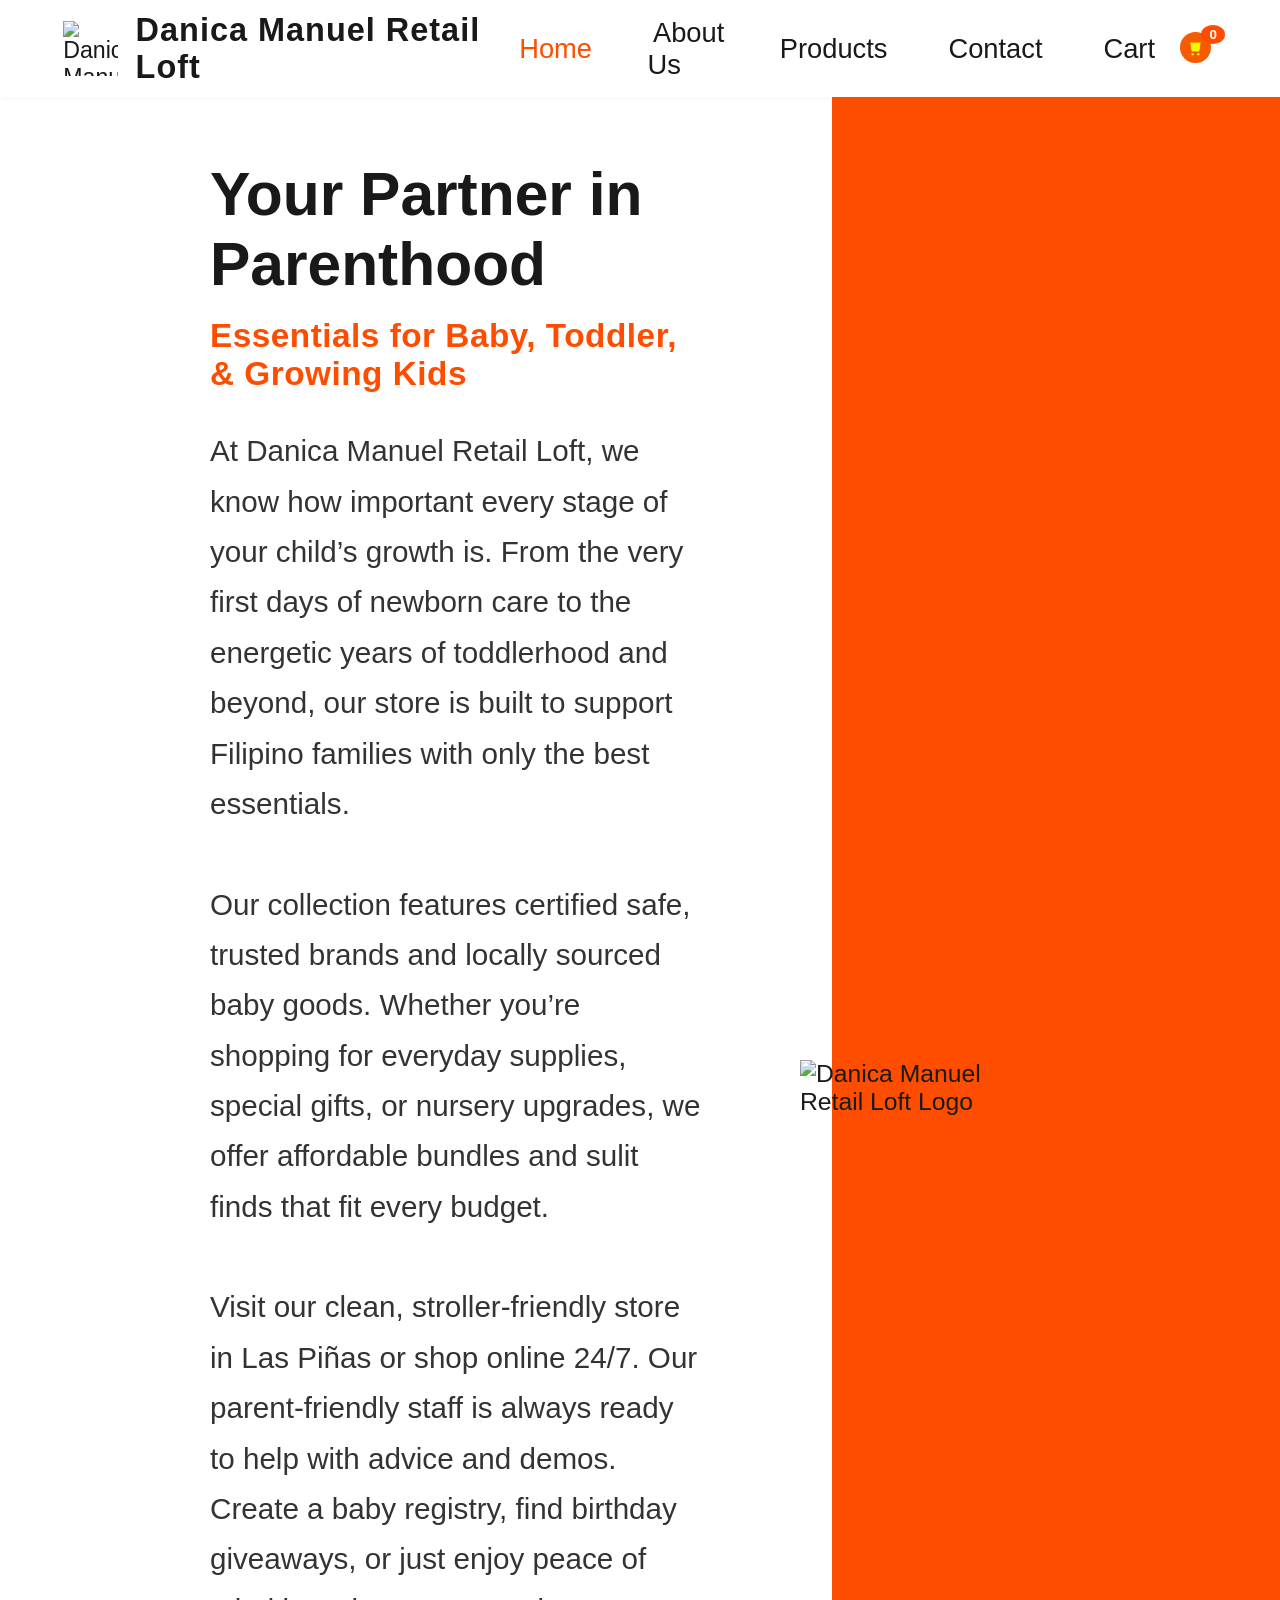
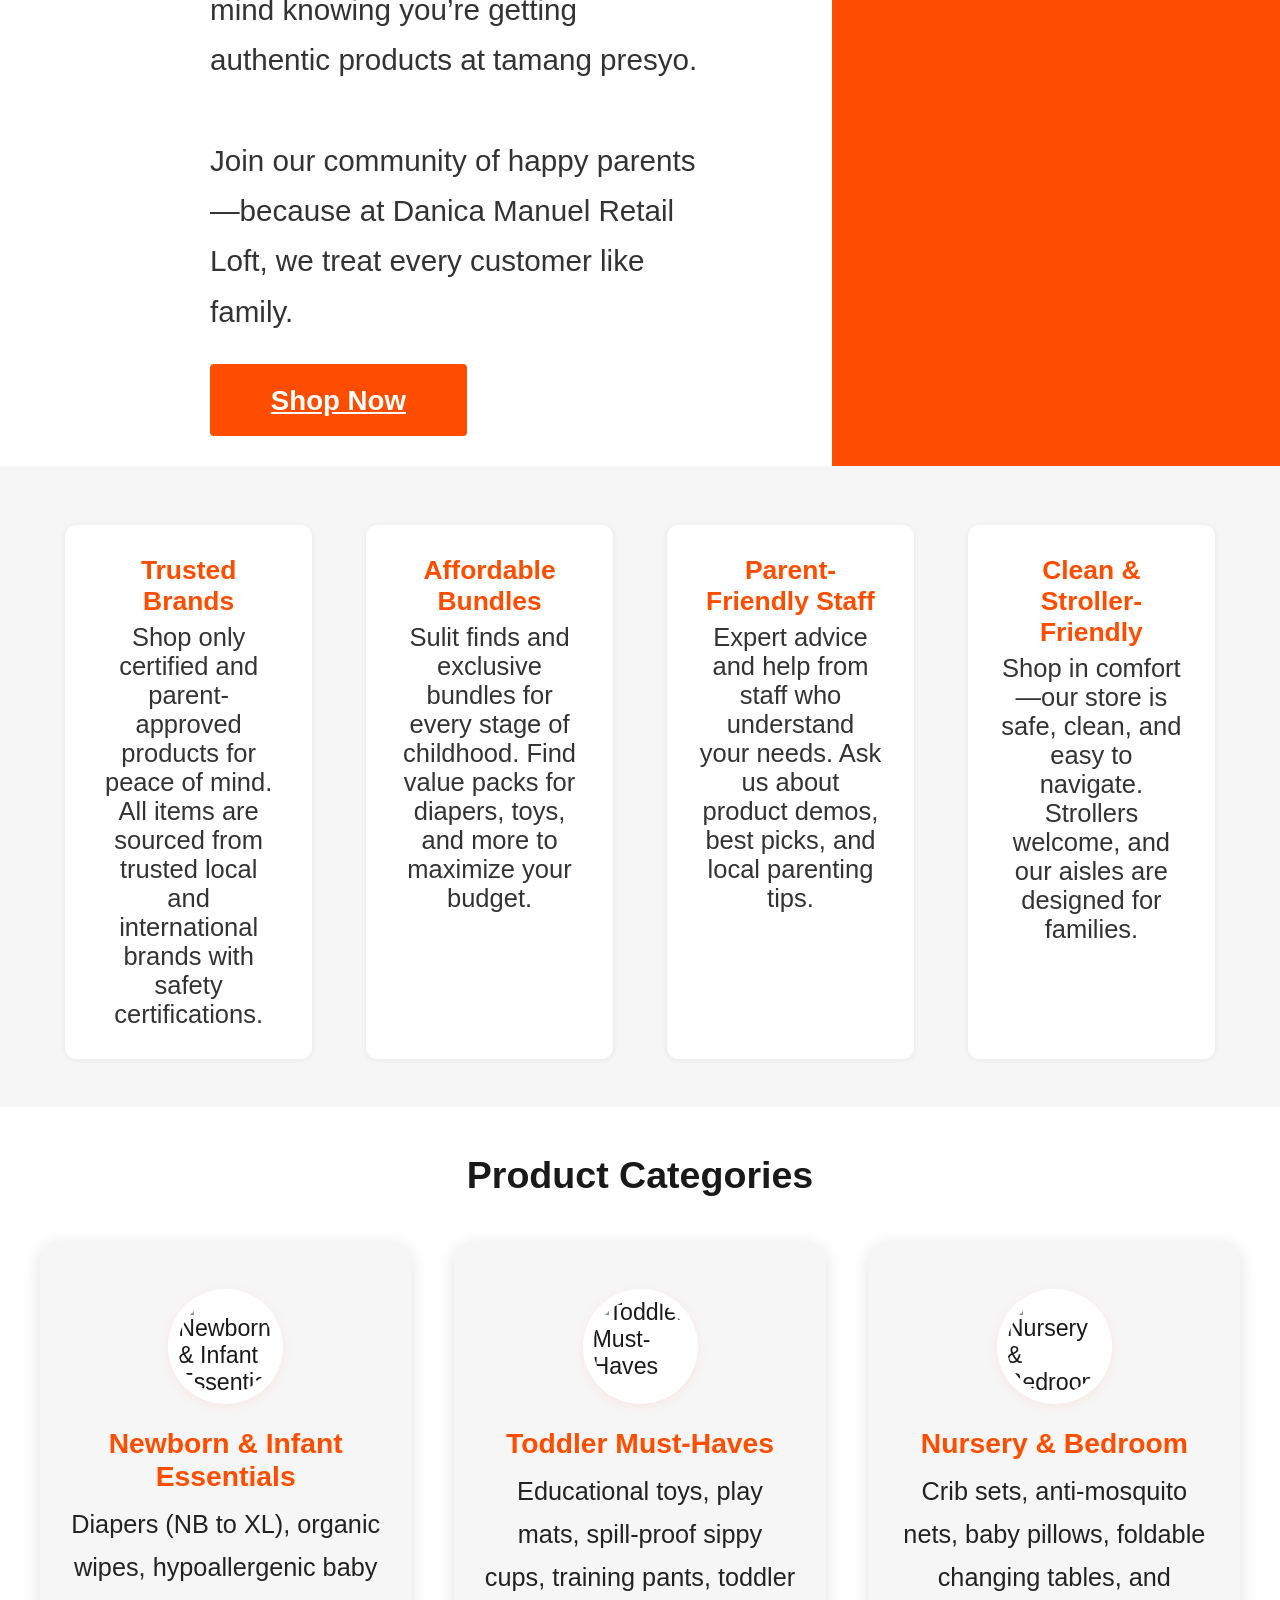
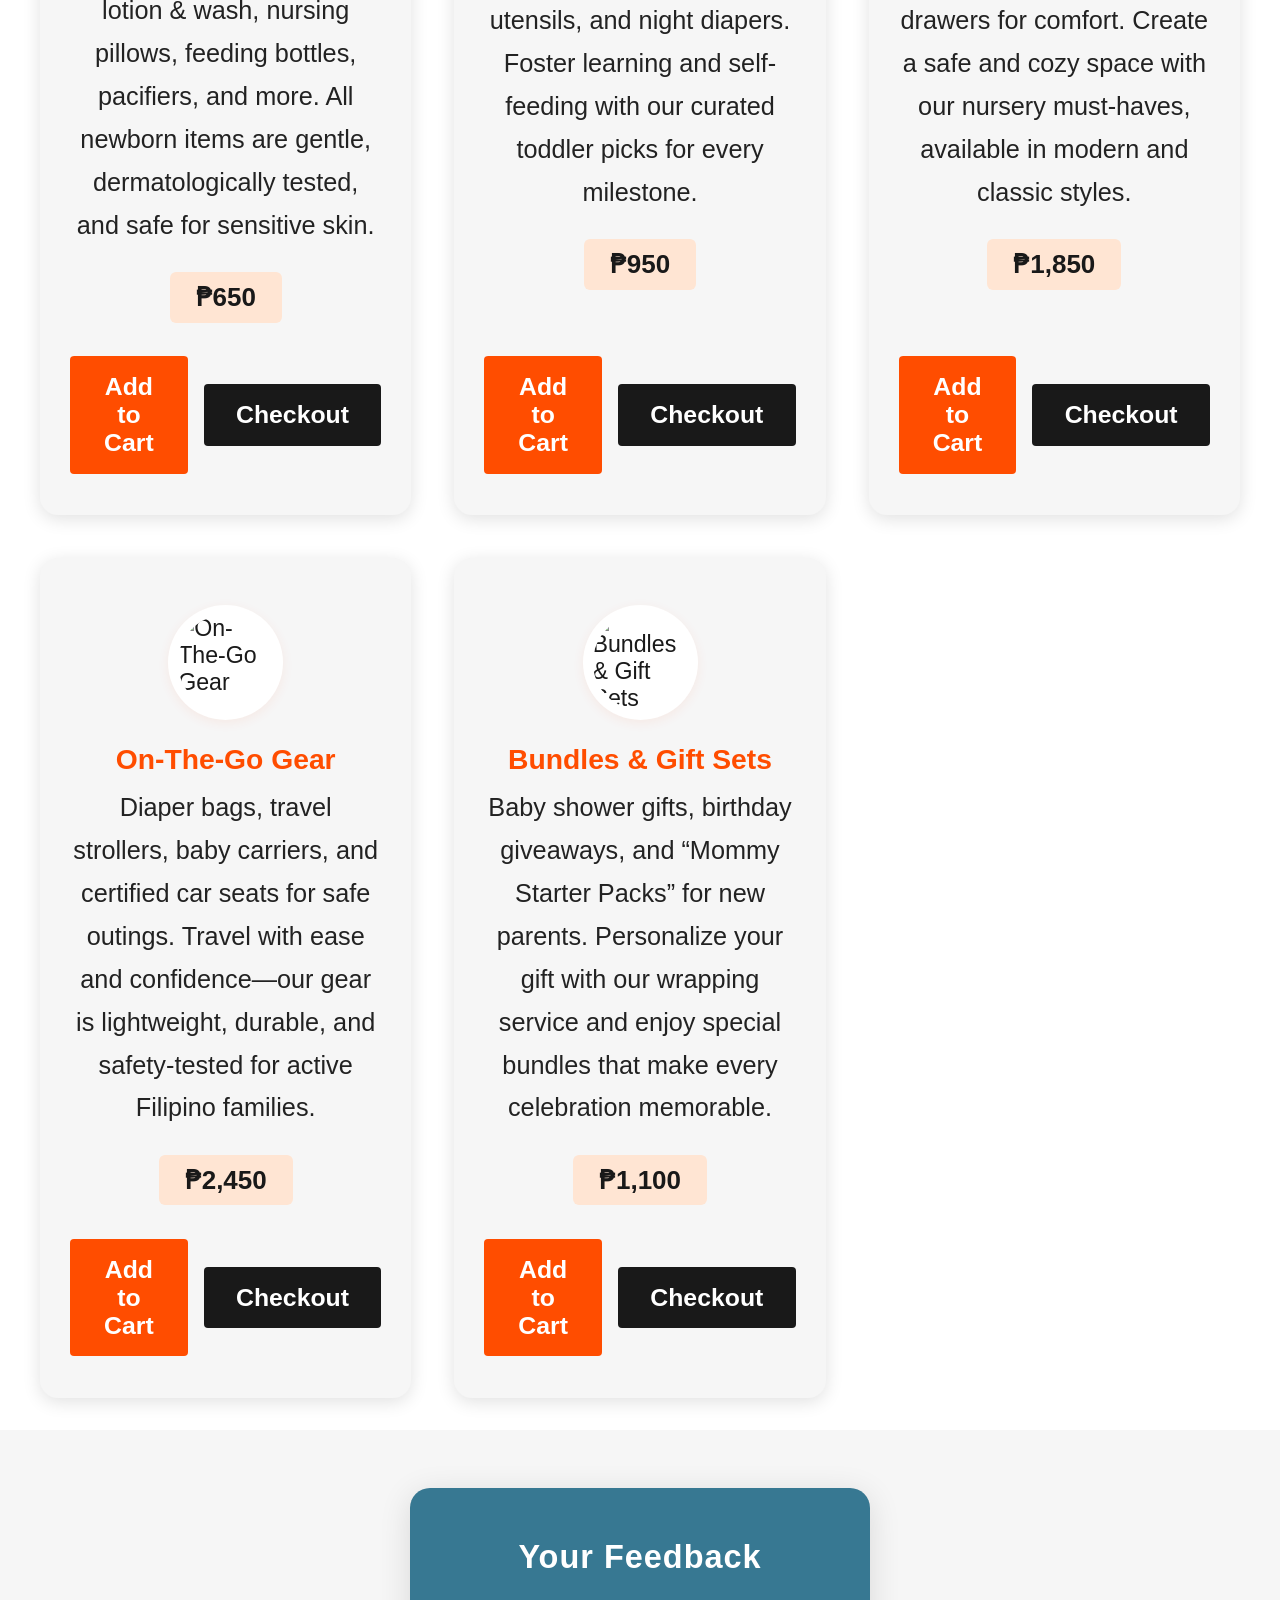
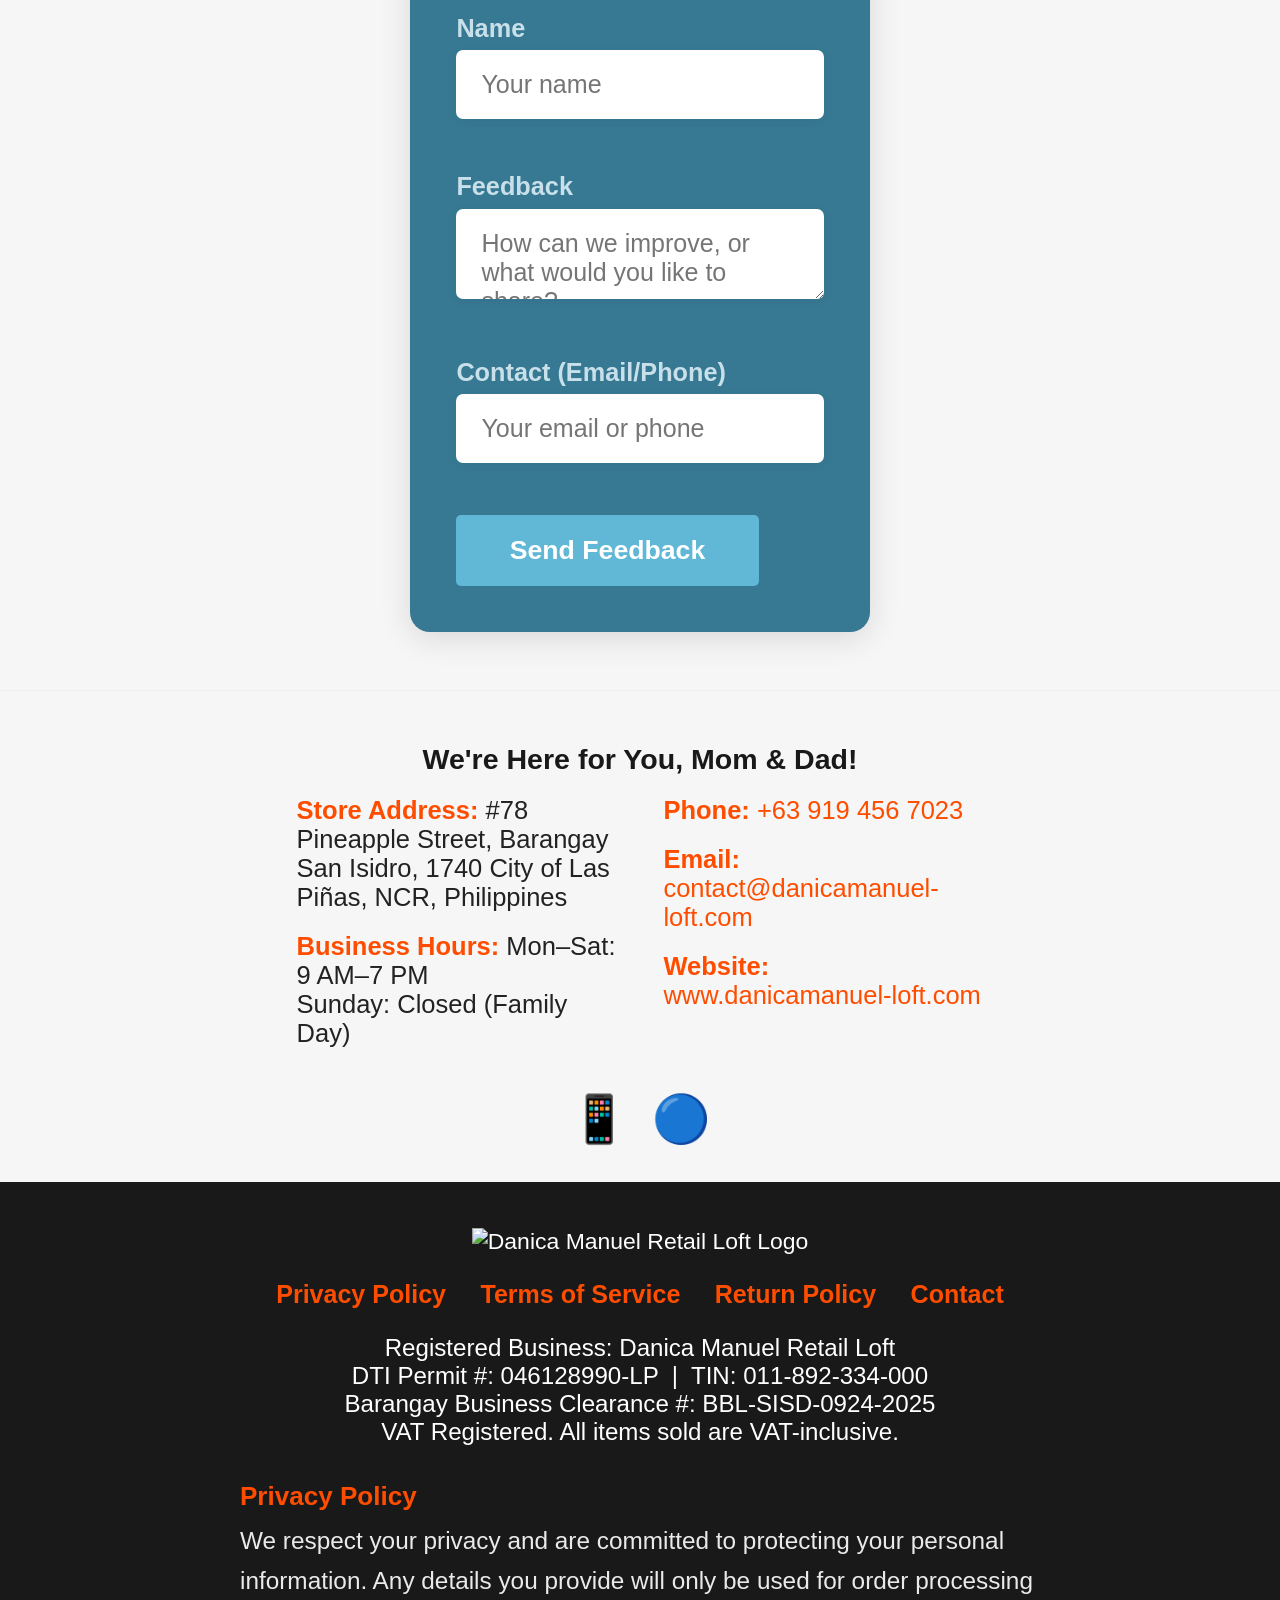
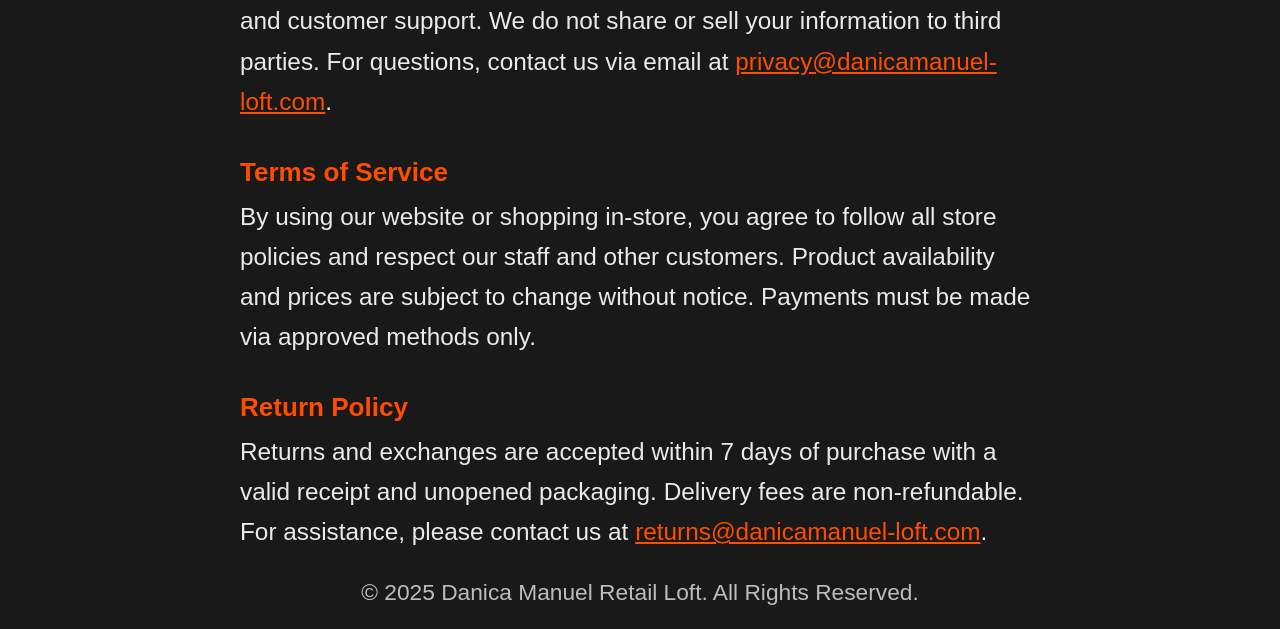
==== index.html @ 1923b4f7 "index.html" ====
<!DOCTYPE html>
<html lang="en">
<head>
    <meta charset="UTF-8">
    <meta name="viewport" content="width=device-width, initial-scale=1.0">
    <title>Danica Manuel Retail Loft | Baby & Kids Essentials</title>
    <meta name="description" content="Your trusted store for baby and kids essentials in Las Piñas City, Metro Manila. Safe, parent-approved products and friendly service.">
    <link rel="icon" type="image/png" href="FAVICON.png">
    <style>
        :root {
            --brand-black: #191919;
            --brand-white: #fff;
            --brand-orange: #ff4d00;
            --brand-gray: #f6f6f6;
            --brand-blue: #377892;
            --brand-lightblue: #61b7d6;
            --brand-popup-bg: #244764;
            --brand-popup-accent: #e3f3fb;
            --brand-font: 'Montserrat', Arial, sans-serif;
            --cart-shadow: 0 4px 24px rgba(255,77,0,0.10);
        }
        @import url('https://fonts.googleapis.com/css?family=Montserrat:400,700&display=swap');
        html { font-size: 19px; }
        * { box-sizing: border-box; }
        body {
            font-family: var(--brand-font);
            background-color: var(--brand-gray);
            margin: 0;
            color: #1a1a1a;
            font-size: 1.13em;
        }
        header {
            background: var(--brand-white);
            box-shadow: 0 2px 6px rgba(0,0,0,0.04);
            position: sticky;
            top: 0;
            z-index: 10;
        }
        .navbar {
            display: flex;
            align-items: center;
            justify-content: space-between;
            max-width: 1200px;
            margin: 0 auto;
            padding: 0.5em 1em;
            font-size: 1.08em;
        }
        .navbar-logo {
            display: flex;
            align-items: center;
            gap: 0.75em;
        }
        .navbar-logo img {
            width: 55px;
            height: 55px;
            object-fit: contain;
        }
        .navbar-title {
            font-weight: 700;
            font-size: 1.4em;
            color: var(--brand-black);
            letter-spacing: 1px;
        }
        nav {
            flex: 1;
            display: flex;
            justify-content: flex-end;
            position: relative;
            font-size: 1.08em;
        }
        nav ul {
            list-style: none;
            display: flex;
            gap: 2em;
            margin: 0;
            padding: 0;
            align-items: center;
        }
        nav ul li a {
            color: var(--brand-black);
            text-decoration: none;
            font-weight: 500;
            padding: 0.5em 0.2em;
            font-size: 1.09em;
            transition: color 0.2s;
        }
        nav ul li a:hover, nav ul li a.active {
            color: var(--brand-orange);
        }
        .cart-btn {
            position: relative;
            background: none;
            border: none;
            cursor: pointer;
            margin-left: 1em;
            z-index: 999;
        }
        .cart-icon {
            width: 31px;
            height: 31px;
            filter: invert(18%) sepia(97%) saturate(2529%) hue-rotate(0deg) brightness(97%) contrast(100%);
            transition: transform 0.15s;
        }
        .cart-btn:hover .cart-icon {
            transform: scale(1.12);
        }
        .cart-count {
            position: absolute;
            top: -6px;
            right: -8px;
            background: var(--brand-orange);
            color: #fff;
            font-size: 1em;
            border-radius: 50%;
            padding: 2px 8px;
            min-width: 22px;
            text-align: center;
            font-weight: 700;
        }
        /* Cart Popup Styles */
        .cart-popup-overlay {
            display: none;
            position: fixed;
            top: 0; left: 0; right: 0; bottom: 0;
            background: rgba(37,52,71,0.45);
            z-index: 2002;
        }
        .cart-popup {
            display: flex;
            flex-direction: column;
            align-items: center;
            position: fixed;
            top: 56px;
            right: 32px;
            width: 350px;
            max-width: 95vw;
            background: var(--brand-popup-bg);
            box-shadow: 0 8px 32px rgba(37,52,71,0.15);
            border-radius: 17px;
            padding: 1.6em 1.3em 1.3em 1.3em;
            z-index: 2003;
            animation: cartPopupFadeIn 0.23s;
        }
        @keyframes cartPopupFadeIn {
            from { opacity: 0; transform: translateY(-25px);}
            to { opacity: 1; transform: translateY(0);}
        }
        .cart-popup-title {
            font-size: 1.28em;
            font-weight: 700;
            color: #fff;
            margin-bottom: 1em;
            text-align: center;
            letter-spacing: 1px;
        }
        .cart-popup-list {
            width: 100%;
            margin-bottom: 1em;
        }
        .cart-popup-list ul {
            list-style: none;
            margin: 0; padding: 0;
        }
        .cart-popup-list li {
            display: flex;
            justify-content: space-between;
            align-items: center;
            margin-bottom: 0.45em;
            font-size: 1.07em;
            color: #fff;
        }
        .cart-popup-total {
            width: 100%;
            background: var(--brand-popup-accent);
            border-radius: 7px;
            padding: 0.9em 1em;
            text-align: right;
            font-weight: 700;
            color: var(--brand-blue);
            font-size: 1.15em;
            margin-bottom: 1.2em;
        }
        .cart-popup-actions {
            display: flex;
            flex-wrap: wrap;
            gap: 1em;
            width: 100%;
            justify-content: center;
        }
        .cart-popup-checkout-btn {
            background: var(--brand-lightblue);
            color: #fff;
            border: none;
            border-radius: 5px;
            padding: 0.75em 2em;
            font-size: 1.12em;
            font-weight: 700;
            cursor: pointer;
            transition: background 0.2s;
        }
        .cart-popup-checkout-btn:hover {
            background: #fff;
            color: var(--brand-blue);
            border: 1px solid var(--brand-blue);
        }
        .cart-popup-close-btn {
            background: none;
            border: none;
            color: #fff;
            font-weight: 700;
            font-size: 1.12em;
            cursor: pointer;
            margin-top: 1em;
        }
        .cart-popup-empty {
            color: #c8e0ea;
            width: 100%;
            text-align: center;
            margin-bottom: 1.2em;
            font-size: 1em;
        }
        @media (max-width: 600px) {
            .cart-popup {
                right: 5vw;
                left: 5vw;
                width: auto;
                min-width: 0;
                max-width: 98vw;
                padding: 1em 0.5em 1em 0.5em;
            }
        }
        .burger-btn {
            display: none;
            flex-direction: column;
            justify-content: center;
            align-items: center;
            width: 36px;
            height: 36px;
            background: none;
            border: none;
            cursor: pointer;
            margin-left: 1em;
        }
        .burger-bar {
            width: 26px;
            height: 3px;
            background: var(--brand-black);
            margin: 4px 0;
            border-radius: 2px;
            transition: all 0.25s;
        }
        .burger-btn.open .burger-bar:nth-child(1) {
            transform: translateY(7px) rotate(45deg);
        }
        .burger-btn.open .burger-bar:nth-child(2) {
            opacity: 0;
        }
        .burger-btn.open .burger-bar:nth-child(3) {
            transform: translateY(-7px) rotate(-45deg);
        }
        @media (max-width: 850px) {
            nav ul {
                gap: 1.1em;
            }
        }
        @media (max-width: 650px) {
            .navbar-logo img { width: 42px; height: 42px;}
            .navbar-title { font-size: 1.1em; }
            nav ul {
                position: absolute;
                top: 48px;
                right: 0;
                background: var(--brand-white);
                flex-direction: column;
                width: 180px;
                box-shadow: 0 6px 24px rgba(0,0,0,0.09);
                border-radius: 0 0 12px 12px;
                display: none;
                z-index: 999;
                padding: 1em 0.5em;
            }
            nav ul.open {
                display: flex;
            }
            .burger-btn { display: flex; }
        }
        .hero {
            background: linear-gradient(90deg, #fff 65%, var(--brand-orange) 35%);
            display: flex;
            flex-wrap: wrap;
            align-items: center;
            justify-content: center;
            padding: 2.5em 1em 2em 1em;
            font-size: 1.15em;
        }
        .hero-content {
            flex: 1 1 380px;
            max-width: 540px;
            padding-right: 2em;
        }
        .hero-content h1 {
            font-size: 2.45em;
            margin: 0 0 0.3em 0;
            font-weight: 700;
            color: var(--brand-black);
        }
        .hero-content h2 {
            font-size: 1.35em;
            margin: 0 0 1em 0;
            letter-spacing: 0.5px;
            color: var(--brand-orange);
            font-weight: 600;
        }
        .hero-content p {
            font-size: 1.2em;
            margin-bottom: 1.6em;
            color: #333;
            line-height: 1.7;
        }
        .hero-content .cta-btn {
            background: var(--brand-orange);
            color: #fff;
            border: none;
            border-radius: 4px;
            padding: 0.75em 2.2em;
            font-size: 1.12em;
            font-weight: 700;
            cursor: pointer;
            transition: background 0.2s;
        }
        .hero-content .cta-btn:hover {
            background: #fc8128;
        }
        .hero-logo {
            flex: 0 1 320px;
            display: flex;
            align-items: center;
            justify-content: center;
            padding: 1em 0;
        }
        .hero-logo img {
            width: 220px;
            max-width: 98vw;
            height: auto;
        }
        @media (max-width: 950px) {
            .hero {
                flex-direction: column;
                padding: 2em 1em 1.5em 1em;
            }
            .hero-content, .hero-logo {
                max-width: 100%;
                padding: 0.5em 0;
            }
            .hero-content {
                padding-right: 0;
            }
        }
        @media (max-width: 650px) {
            .hero-logo img { width: 90vw; max-width: 150px; }
        }
        .features {
            background: var(--brand-gray);
            padding: 2.2em 0 1.7em 0;
        }
        .features-list {
            display: flex;
            flex-wrap: wrap;
            gap: 2.5em;
            max-width: 1150px;
            margin: 0 auto;
            justify-content: center;
        }
        .feature-item {
            background: #fff;
            border-radius: 11px;
            box-shadow: 0 1px 6px rgba(0,0,0,0.07);
            padding: 1.3em 1.35em;
            flex: 1 1 220px;
            max-width: 260px;
            text-align: center;
            margin: 0.5em 0;
            font-size: 1.09em;
        }
        .feature-title {
            font-weight: 700;
            color: var(--brand-orange);
            margin-bottom: 0.2em;
            font-size: 1.13em;
        }
        .feature-desc {
            font-size: 1.09em;
            color: #333;
        }
        @media (max-width: 900px) {
            .features-list {
                flex-direction: column;
                gap: 1em;
                align-items: center;
            }
        }
        .categories {
            background: var(--brand-white);
            padding: 2.2em 1em 1.5em 1em;
        }
        .categories-title {
            text-align: center;
            font-size: 1.75em;
            font-weight: 700;
            color: var(--brand-black);
            margin-bottom: 1.2em;
        }
        .categories-list {
            display: grid;
            grid-template-columns: repeat(auto-fit, minmax(310px, 1fr));
            gap: 2em;
            max-width: 1200px;
            margin: 0 auto;
        }
        .category-card {
            background: var(--brand-gray);
            border-radius: 18px;
            box-shadow: 0 4px 18px rgba(0,0,0,0.12);
            padding: 2em 1.3em 1.8em 1.3em;
            min-height: 480px;
            display: flex;
            flex-direction: column;
            align-items: center;
            position: relative;
            transition: box-shadow 0.2s, transform 0.2s;
            font-size: 1.08em;
        }
        .category-card:hover {
            box-shadow: 0 12px 36px rgba(255,77,0,0.13);
            transform: translateY(-5px) scale(1.03);
        }
        .category-imgbox {
            width: 115px;
            height: 115px;
            background: #fff;
            border-radius: 50%;
            box-shadow: 0 3px 12px rgba(255,77,0,0.07);
            display: flex;
            align-items: center;
            justify-content: center;
            margin-bottom: 1em;
            overflow: hidden;
        }
        .category-imgbox img {
            width: 95px;
            height: 95px;
            object-fit: cover;
            border-radius: 50%;
        }
        .category-title {
            font-weight: 700;
            color: var(--brand-orange);
            margin-bottom: 0.35em;
            font-size: 1.22em;
            text-align: center;
        }
        .category-desc {
            font-size: 1.09em;
            color: #222;
            text-align: center;
            margin-bottom: 1em;
            line-height: 1.7;
        }
        .category-price {
            font-weight: 700;
            color: var(--brand-black);
            font-size: 1.12em;
            text-align: center;
            margin-bottom: 1.3em;
            background: #ffe5d3;
            border-radius: 6px;
            padding: 0.38em 1em;
            display: inline-block;
        }
        .category-actions {
            display: flex;
            gap: 0.7em;
            margin-top: auto;
            align-items: center;
            justify-content: center;
        }
        .category-btn {
            background: var(--brand-orange);
            color: #fff;
            border: none;
            border-radius: 4px;
            padding: 0.67em 1.3em;
            font-size: 1.07em;
            font-weight: 600;
            cursor: pointer;
            transition: background 0.2s;
        }
        .category-btn:active, .category-btn:focus {
            background: #fc8128;
        }
        .category-btn.checkout {
            background: #191919;
            color: #fff;
        }
        .category-btn.checkout:active, .category-btn.checkout:focus {
            background: #333;
        }
        .category-added {
            color: #54b054;
            font-size: 1em;
            margin-top: 0.7em;
            font-weight: 600;
        }
        @media (max-width: 1050px) {
            .categories-list {
                grid-template-columns: repeat(auto-fit, minmax(240px, 1fr));
                gap: 1.2em;
            }
            .category-card {
                min-height: 410px;
            }
        }
        @media (max-width: 700px) {
            .categories-list {
                grid-template-columns: 1fr;
            }
            .category-card {
                min-height: 0;
            }
        }

        /* New Style for Feedback Section (Form Based) */
        .cart-section {
            background: var(--brand-blue);
            border-radius: 20px;
            box-shadow: 0 6px 32px rgba(0,0,0,0.12);
            margin: 2.5em auto 2.5em auto;
            width: 97vw;
            max-width: 460px;
            padding: 2.2em 2em 2em 2em;
            border: none;
            font-size: 1.08em;
            position: static;
            left: unset;
            bottom: unset;
            transform: unset;
            display: flex;
            flex-direction: column;
            align-items: center;
        }
        .cart-form-title {
            font-size: 1.4em;
            font-weight: 700;
            color: #fff;
            margin-bottom: 1.15em;
            text-align: center;
            letter-spacing: 1px;
        }
        .cart-form-label {
            color: #c8e0ea;
            font-weight: 600;
            font-size: 1.09em;
            margin-bottom: 0.3em;
            margin-top: 1.1em;
            display: block;
        }
        .cart-form-input, .cart-form-textarea {
            width: 100%;
            padding: 0.8em 1em;
            border-radius: 7px;
            border: none;
            font-size: 1.08em;
            margin-bottom: 1em;
            background: #fff;
            color: #191919;
            font-family: var(--brand-font);
            box-shadow: 0 2px 10px rgba(0,0,0,0.05);
        }
        .cart-form-textarea {
            height: 90px;
            resize: vertical;
        }
        .cart-form-btn {
            background: var(--brand-lightblue);
            color: #fff;
            border: none;
            border-radius: 5px;
            padding: 0.75em 2em;
            font-size: 1.15em;
            font-weight: 700;
            cursor: pointer;
            margin-top: 1em;
            transition: background 0.2s;
        }
        .cart-form-btn:hover {
            background: #4ea0bd;
        }
        .cart-form-success {
            color: #bff7c2;
            background: #2d5d70;
            border-radius: 6px;
            font-size: 1.09em;
            padding: 0.5em 1em;
            margin-top: 0.7em;
            text-align: center;
            font-weight: 600;
        }
        @media (max-width: 700px) {
            .cart-section {
                width: 98vw;
                max-width: 98vw;
                padding: 1.3em 0.7em 1.3em 0.7em;
            }
        }
        .contact-section {
            background: var(--brand-gray);
            padding: 2.2em 1em 1.5em 1em;
            border-top: 1px solid #eee;
            font-size: 1.09em;
        }
        .contact-title {
            font-size: 1.22em;
            font-weight: 700;
            color: var(--brand-black);
            margin-bottom: 0.7em;
            text-align: center;
        }
        .contact-details {
            display: flex;
            flex-wrap: wrap;
            gap: 2em;
            justify-content: center;
            margin-bottom: 1em;
        }
        .contact-details > div {
            flex: 1 1 220px;
            max-width: 320px;
        }
        .contact-data {
            margin-bottom: 0.8em;
            color: #222;
            font-size: 1.09em;
        }
        .contact-data span {
            font-weight: 600;
            color: var(--brand-orange);
        }
        .contact-social {
            display: flex;
            gap: 1em;
            justify-content: center;
            margin-top: 0.5em;
        }
        .contact-social a {
            color: var(--brand-orange);
            font-size: 2em;
            text-decoration: none;
            transition: color 0.2s;
        }
        .contact-social a:hover {
            color: #fc8128;
        }
        .footer {
            background: var(--brand-black);
            color: var(--brand-white);
            padding: 2em 1em 1em 1em;
            text-align: center;
            font-size: 1.07em;
        }
        .footer-logo {
            margin-bottom: 1.1em;
        }
        .footer-logo img {
            width: 65px;
            height: 65px;
        }
        .footer-links {
            display: flex;
            flex-wrap: wrap;
            gap: 1.5em;
            justify-content: center;
            margin-bottom: 1.1em;
        }
        .footer-links a {
            color: var(--brand-orange);
            text-decoration: none;
            font-weight: 600;
            font-size: 1.09em;
            transition: color 0.2s;
        }
        .footer-links a:hover {
            color: #fff;
        }
        .footer-info {
            font-size: 1.05em;
            margin-bottom: 1em;
        }
        .footer-legal {
            font-size: 0.99em;
            color: #bdbdbd;
        }
        .footer-policies {
            margin: 1.3em 0 0.7em 0;
            font-size: 1.06em;
            text-align: left;
            max-width: 800px;
            margin-left: auto;
            margin-right: auto;
        }
        .footer-policy-section {
            margin-bottom: 1.1em;
        }
        .footer-policy-section h4 {
            color: var(--brand-orange);
            font-size: 1.07em;
            margin-bottom: 0.35em;
            font-weight: 700;
        }
        .footer-policy-section p {
            margin: 0 0 0.3em 0;
            color: #eaeaea;
            line-height: 1.65;
        }
        @media (max-width: 700px) {
            .footer-policies {
                font-size: 1em;
                padding: 0 0.5em;
            }
            .footer-links {
                gap: 0.8em;
            }
        }
    </style>
</head>
<body>

    <header>
        <div class="navbar">
            <div class="navbar-logo">
                <img src="LOGO.png" alt="Danica Manuel Retail Loft Logo" width="55" height="55">
                <span class="navbar-title">Danica Manuel Retail Loft</span>
            </div>
            <nav>
                <ul id="main-nav">
                    <li><a href="#home" class="active">Home</a></li>
                    <li><a href="#about">About Us</a></li>
                    <li><a href="#products">Products</a></li>
                    <li><a href="#contact">Contact</a></li>
                    <li><a href="#cart">Cart</a></li>
                </ul>
                <button class="burger-btn" id="burgerBtn" aria-label="Menu" aria-expanded="false">
                    <span class="burger-bar"></span>
                    <span class="burger-bar"></span>
                    <span class="burger-bar"></span>
                </button>
            </nav>
            <button class="cart-btn" id="openCartPopup" aria-label="View Cart">
                <!-- New cart SVG with better accessibility and style -->
                <svg class="cart-icon" viewBox="0 0 32 32" fill="none" aria-hidden="true">
                    <circle cx="16" cy="16" r="16" fill="#ff4d00"/>
                    <path d="M10.5 10.5h11l-1.2 8.7c-.1.8-.8 1.3-1.6 1.3h-5.4c-.8 0-1.5-.5-1.6-1.3l-1.2-8.7z" fill="#fff"/>
                    <circle cx="13" cy="23" r="1.3" fill="#fff"/>
                    <circle cx="19" cy="23" r="1.3" fill="#fff"/>
                </svg>
                <span class="cart-count" id="cart-count">0</span>
            </button>
        </div>
    </header>

    <!-- CART POPUP -->
    <div class="cart-popup-overlay" id="cartPopupOverlay"></div>
    <div class="cart-popup" id="cartPopup" style="display:none;">
        <div class="cart-popup-title">Your Cart</div>
        <div class="cart-popup-list" id="cartPopupList">
            <ul id="cartPopupListItems"></ul>
        </div>
        <div class="cart-popup-total" id="cartPopupTotal"></div>
        <div class="cart-popup-empty" id="cartPopupEmpty" style="display:none;">Your cart is empty.</div>
        <div class="cart-popup-actions">
            <button class="cart-popup-checkout-btn" id="cartPopupCheckoutBtn">Checkout</button>
            <button class="cart-popup-close-btn" id="cartPopupCloseBtn">Close</button>
        </div>
    </div>
    <!-- END CART POPUP -->

    <main>
        <section class="hero" id="home">
            <div class="hero-content">
                <h1>Your Partner in Parenthood</h1>
                <h2>Essentials for Baby, Toddler, & Growing Kids</h2>
                <p>
                    At Danica Manuel Retail Loft, we know how important every stage of your child’s growth is. From the very first days of newborn care to the energetic years of toddlerhood and beyond, our store is built to support Filipino families with only the best essentials. <br><br>
                    Our collection features certified safe, trusted brands and locally sourced baby goods. Whether you’re shopping for everyday supplies, special gifts, or nursery upgrades, we offer affordable bundles and sulit finds that fit every budget. <br><br>
                    Visit our clean, stroller-friendly store in Las Piñas or shop online 24/7. Our parent-friendly staff is always ready to help with advice and demos. Create a baby registry, find birthday giveaways, or just enjoy peace of mind knowing you’re getting authentic products at tamang presyo.<br><br>
                    Join our community of happy parents—because at Danica Manuel Retail Loft, we treat every customer like family.
                </p>
                <a class="cta-btn" href="#products">Shop Now</a>
            </div>
            <div class="hero-logo">
                <img src="LOGO.png" alt="Danica Manuel Retail Loft Logo">
            </div>
        </section>

        <section class="features" id="about">
            <div class="features-list">
                <div class="feature-item">
                    <div class="feature-title">Trusted Brands</div>
                    <div class="feature-desc">Shop only certified and parent-approved products for peace of mind. All items are sourced from trusted local and international brands with safety certifications.</div>
                </div>
                <div class="feature-item">
                    <div class="feature-title">Affordable Bundles</div>
                    <div class="feature-desc">Sulit finds and exclusive bundles for every stage of childhood. Find value packs for diapers, toys, and more to maximize your budget.</div>
                </div>
                <div class="feature-item">
                    <div class="feature-title">Parent-Friendly Staff</div>
                    <div class="feature-desc">Expert advice and help from staff who understand your needs. Ask us about product demos, best picks, and local parenting tips.</div>
                </div>
                <div class="feature-item">
                    <div class="feature-title">Clean & Stroller-Friendly</div>
                    <div class="feature-desc">Shop in comfort—our store is safe, clean, and easy to navigate. Strollers welcome, and our aisles are designed for families.</div>
                </div>
            </div>
        </section>

        <section class="categories" id="products">
            <div class="categories-title">Product Categories</div>
            <div class="categories-list">
                <div class="category-card" data-category="newborn">
                    <div class="category-imgbox">
                        <img src="assets/newborn.jpg" alt="Newborn & Infant Essentials">
                    </div>
                    <div class="category-title">Newborn & Infant Essentials</div>
                    <div class="category-desc">Diapers (NB to XL), organic wipes, hypoallergenic baby lotion & wash, nursing pillows, feeding bottles, pacifiers, and more. All newborn items are gentle, dermatologically tested, and safe for sensitive skin.</div>
                    <div class="category-price">₱650</div>
                    <div class="category-actions">
                        <button class="category-btn add-to-cart" data-title="Newborn & Infant Essentials" data-price="650">Add to Cart</button>
                        <button class="category-btn checkout" data-title="Newborn & Infant Essentials" data-price="650">Checkout</button>
                    </div>
                    <div class="category-added" style="display:none;"></div>
                </div>
                <div class="category-card" data-category="toddler">
                    <div class="category-imgbox">
                        <img src="assets/toddler.jpg" alt="Toddler Must-Haves">
                    </div>
                    <div class="category-title">Toddler Must-Haves</div>
                    <div class="category-desc">Educational toys, play mats, spill-proof sippy cups, training pants, toddler utensils, and night diapers. Foster learning and self-feeding with our curated toddler picks for every milestone.</div>
                    <div class="category-price">₱950</div>
                    <div class="category-actions">
                        <button class="category-btn add-to-cart" data-title="Toddler Must-Haves" data-price="950">Add to Cart</button>
                        <button class="category-btn checkout" data-title="Toddler Must-Haves" data-price="950">Checkout</button>
                    </div>
                    <div class="category-added" style="display:none;"></div>
                </div>
                <div class="category-card" data-category="nursery">
                    <div class="category-imgbox">
                        <img src="assets/nursery.jpg" alt="Nursery & Bedroom">
                    </div>
                    <div class="category-title">Nursery & Bedroom</div>
                    <div class="category-desc">Crib sets, anti-mosquito nets, baby pillows, foldable changing tables, and drawers for comfort. Create a safe and cozy space with our nursery must-haves, available in modern and classic styles.</div>
                    <div class="category-price">₱1,850</div>
                    <div class="category-actions">
                        <button class="category-btn add-to-cart" data-title="Nursery & Bedroom" data-price="1850">Add to Cart</button>
                        <button class="category-btn checkout" data-title="Nursery & Bedroom" data-price="1850">Checkout</button>
                    </div>
                    <div class="category-added" style="display:none;"></div>
                </div>
                <div class="category-card" data-category="gear">
                    <div class="category-imgbox">
                        <img src="assets/gear.jpg" alt="On-The-Go Gear">
                    </div>
                    <div class="category-title">On-The-Go Gear</div>
                    <div class="category-desc">Diaper bags, travel strollers, baby carriers, and certified car seats for safe outings. Travel with ease and confidence—our gear is lightweight, durable, and safety-tested for active Filipino families.</div>
                    <div class="category-price">₱2,450</div>
                    <div class="category-actions">
                        <button class="category-btn add-to-cart" data-title="On-The-Go Gear" data-price="2450">Add to Cart</button>
                        <button class="category-btn checkout" data-title="On-The-Go Gear" data-price="2450">Checkout</button>
                    </div>
                    <div class="category-added" style="display:none;"></div>
                </div>
                <div class="category-card" data-category="bundles">
                    <div class="category-imgbox">
                        <img src="assets/bundles.jpg" alt="Bundles & Gift Sets">
                    </div>
                    <div class="category-title">Bundles & Gift Sets</div>
                    <div class="category-desc">Baby shower gifts, birthday giveaways, and “Mommy Starter Packs” for new parents. Personalize your gift with our wrapping service and enjoy special bundles that make every celebration memorable.</div>
                    <div class="category-price">₱1,100</div>
                    <div class="category-actions">
                        <button class="category-btn add-to-cart" data-title="Bundles & Gift Sets" data-price="1100">Add to Cart</button>
                        <button class="category-btn checkout" data-title="Bundles & Gift Sets" data-price="1100">Checkout</button>
                    </div>
                    <div class="category-added" style="display:none;"></div>
                </div>
            </div>
        </section>

        <section class="cart-section" id="cart">
            <form id="cartForm" autocomplete="off" style="width:100%;max-width:450px;">
                <div class="cart-form-title">Your Feedback</div>
                <label for="cartName" class="cart-form-label">Name</label>
                <input type="text" id="cartName" name="cartName" class="cart-form-input" placeholder="Your name" required>

                <label for="cartDetails" class="cart-form-label">Feedback</label>
                <textarea id="cartDetails" name="cartDetails" class="cart-form-textarea" placeholder="How can we improve, or what would you like to share?" required></textarea>

                <label for="cartContact" class="cart-form-label">Contact (Email/Phone)</label>
                <input type="text" id="cartContact" name="cartContact" class="cart-form-input" placeholder="Your email or phone" required>

                <button type="submit" class="cart-form-btn">Send Feedback</button>
                <div class="cart-form-success" id="cartSuccess" style="display:none;"></div>
            </form>
        </section>

        <section class="contact-section" id="contact">
            <div class="contact-title">We're Here for You, Mom & Dad!</div>
            <div class="contact-details">
                <div>
                    <div class="contact-data"><span>Store Address:</span> #78 Pineapple Street, Barangay San Isidro, 1740 City of Las Piñas, NCR, Philippines</div>
                    <div class="contact-data"><span>Business Hours:</span> Mon–Sat: 9 AM–7 PM <br> Sunday: Closed (Family Day)</div>
                </div>
                <div>
                    <div class="contact-data"><span>Phone:</span> <a href="tel:+639194567023" style="color:var(--brand-orange);text-decoration:none;">+63 919 456 7023</a></div>
                    <div class="contact-data"><span>Email:</span> <a href="mailto:contact@danicamanuel-loft.com" style="color:var(--brand-orange);text-decoration:none;">contact@danicamanuel-loft.com</a></div>
                    <div class="contact-data"><span>Website:</span> <a href="https://www.danicamanuel-loft.com" style="color:var(--brand-orange);text-decoration:none;">www.danicamanuel-loft.com</a></div>
                </div>
            </div>
            <div class="contact-social">
                <a href="viber://chat?number=%2B639194567023" title="Message us on Viber">📱</a>
                <a href="https://facebook.com/danicamanuelretailloft" target="_blank" rel="noopener" title="Facebook Page">🔵</a>
            </div>
        </section>
    </main>

    <footer class="footer">
        <div class="footer-logo">
            <img src="LOGO.png" alt="Danica Manuel Retail Loft Logo">
        </div>
        <div class="footer-links">
            <a href="#privacy-policy">Privacy Policy</a>
            <a href="#terms">Terms of Service</a>
            <a href="#return-policy">Return Policy</a>
            <a href="mailto:contact@danicamanuel-loft.com">Contact</a>
        </div>
        <div class="footer-info">
            Registered Business: Danica Manuel Retail Loft<br>
            DTI Permit #: 046128990-LP &nbsp;|&nbsp; TIN: 011-892-334-000<br>
            Barangay Business Clearance #: BBL-SISD-0924-2025<br>
            VAT Registered. All items sold are VAT-inclusive.<br>
        </div>
        <div class="footer-policies">
            <div class="footer-policy-section" id="privacy-policy">
                <h4>Privacy Policy</h4>
                <p>
                    We respect your privacy and are committed to protecting your personal information. Any details you provide will only be used for order processing and customer support. We do not share or sell your information to third parties. For questions, contact us via email at <a href="mailto:privacy@danicamanuel-loft.com" style="color:var(--brand-orange);text-decoration:underline;">privacy@danicamanuel-loft.com</a>.
                </p>
            </div>
            <div class="footer-policy-section" id="terms">
                <h4>Terms of Service</h4>
                <p>
                    By using our website or shopping in-store, you agree to follow all store policies and respect our staff and other customers. Product availability and prices are subject to change without notice. Payments must be made via approved methods only.
                </p>
            </div>
            <div class="footer-policy-section" id="return-policy">
                <h4>Return Policy</h4>
                <p>
                    Returns and exchanges are accepted within 7 days of purchase with a valid receipt and unopened packaging. Delivery fees are non-refundable. For assistance, please contact us at <a href="mailto:returns@danicamanuel-loft.com" style="color:var(--brand-orange);text-decoration:underline;">returns@danicamanuel-loft.com</a>.
                </p>
            </div>
        </div>
        <div class="footer-legal">
            &copy; 2025 Danica Manuel Retail Loft. All Rights Reserved.
        </div>
    </footer>

    <script>
        // Burger Button Functionality
        const burgerBtn = document.getElementById('burgerBtn');
        const navUl = document.getElementById('main-nav');
        burgerBtn.addEventListener('click', function() {
            burgerBtn.classList.toggle('open');
            navUl.classList.toggle('open');
            burgerBtn.setAttribute('aria-expanded', navUl.classList.contains('open'));
        });
        document.addEventListener('click', function(e) {
            if(window.innerWidth <= 650 &&
                !navUl.contains(e.target) &&
                !burgerBtn.contains(e.target) &&
                navUl.classList.contains('open')) {
                navUl.classList.remove('open');
                burgerBtn.classList.remove('open');
            }
        });

        // Product Categories Data
        const products = [
            {
                key: "newborn",
                title: "Newborn & Infant Essentials",
                price: 650,
                img: "assets/newborn.jpg"
            },
            {
                key: "toddler",
                title: "Toddler Must-Haves",
                price: 950,
                img: "assets/toddler.jpg"
            },
            {
                key: "nursery",
                title: "Nursery & Bedroom",
                price: 1850,
                img: "assets/nursery.jpg"
            },
            {
                key: "gear",
                title: "On-The-Go Gear",
                price: 2450,
                img: "assets/gear.jpg"
            },
            {
                key: "bundles",
                title: "Bundles & Gift Sets",
                price: 1100,
                img: "assets/bundles.jpg"
            }
        ];

        // Cart Logic
        let cart = [];

        // Cart Count and Preview Update
        function updateCartDisplay() {
            const cartCount = document.getElementById('cart-count');
            cartCount.textContent = cart.reduce((a, b) => a + b.qty, 0);

            // For form preview (feedback section - now shows nothing)
            // For popup
            updateCartPopup();
        }

        document.querySelectorAll('.add-to-cart').forEach(btn => {
            btn.addEventListener('click', function(e) {
                e.preventDefault();
                const card = btn.closest('.category-card');
                const key = card.getAttribute('data-category');
                const title = btn.getAttribute('data-title');
                const price = Number(btn.getAttribute('data-price'));
                let item = cart.find(x => x.key === key);
                if (item) {
                    item.qty += 1;
                } else {
                    cart.push({ key, title, qty: 1, price: price });
                }
                updateCartDisplay();
                const addedMsg = card.querySelector('.category-added');
                addedMsg.textContent = "Added to cart!";
                addedMsg.style.display = "block";
                setTimeout(() => { addedMsg.style.display = "none"; }, 1200);
            });
        });

        document.querySelectorAll('.checkout').forEach(btn => {
            btn.addEventListener('click', function(e) {
                e.preventDefault();
                const card = btn.closest('.category-card');
                const key = card.getAttribute('data-category');
                const title = btn.getAttribute('data-title');
                const price = Number(btn.getAttribute('data-price'));
                let item = cart.find(x => x.key === key);
                if (item) {
                    item.qty += 1;
                } else {
                    cart.push({ key, title, qty: 1, price: price });
                }
                updateCartDisplay();
                document.getElementById('cart').scrollIntoView({ behavior: 'smooth' });
            });
        });

        // Feedback Form
        document.getElementById('cartForm').addEventListener('submit', function(e) {
            e.preventDefault();
            const name = document.getElementById('cartName').value.trim();
            const contact = document.getElementById('cartContact').value.trim();
            const details = document.getElementById('cartDetails').value.trim();
            let message = `Name: ${name}\nContact: ${contact}\nFeedback: ${details}`;
            // Simulate success
            document.getElementById('cartSuccess').textContent = 'Thank you! Your feedback has been sent.';
            document.getElementById('cartSuccess').style.display = 'block';
            setTimeout(() => {
                document.getElementById('cartSuccess').style.display = 'none';
            }, 3500);
            document.getElementById('cartForm').reset();
        });

        // --- CART POPUP LOGIC ---
        function updateCartPopup() {
            const cartPopupListItems = document.getElementById('cartPopupListItems');
            const cartPopupTotal = document.getElementById('cartPopupTotal');
            const cartPopupEmpty = document.getElementById('cartPopupEmpty');
            cartPopupListItems.innerHTML = '';
            if (cart.length === 0) {
                cartPopupEmpty.style.display = 'block';
                cartPopupTotal.textContent = '';
            } else {
                cartPopupEmpty.style.display = 'none';
                let total = 0;
                cart.forEach(item => {
                    cartPopupListItems.innerHTML += `<li>
                        <span>${item.title}</span>
                        <span>₱${item.price.toLocaleString()} x${item.qty}</span>
                    </li>`;
                    total += item.price * item.qty;
                });
                cartPopupTotal.textContent = "Total: ₱" + total.toLocaleString();
            }
        }

        // Open/Close Cart Popup
        const openCartPopupBtn = document.getElementById('openCartPopup');
        const cartPopupOverlay = document.getElementById('cartPopupOverlay');
        const cartPopup = document.getElementById('cartPopup');
        const cartPopupCloseBtn = document.getElementById('cartPopupCloseBtn');
        const cartPopupCheckoutBtn = document.getElementById('cartPopupCheckoutBtn');

        openCartPopupBtn.addEventListener('click', function(e) {
            cartPopupOverlay.style.display = 'block';
            cartPopup.style.display = 'flex';
            updateCartPopup();
        });
        cartPopupCloseBtn.addEventListener('click', function() {
            cartPopupOverlay.style.display = 'none';
            cartPopup.style.display = 'none';
        });
        cartPopupOverlay.addEventListener('click', function() {
            cartPopupOverlay.style.display = 'none';
            cartPopup.style.display = 'none';
        });
        cartPopupCheckoutBtn.addEventListener('click', function() {
            cartPopupOverlay.style.display = 'none';
            cartPopup.style.display = 'none';
            window.location.href = "order-sumarry.html";
        });

        updateCartDisplay();
    </script>
</body>
</html>
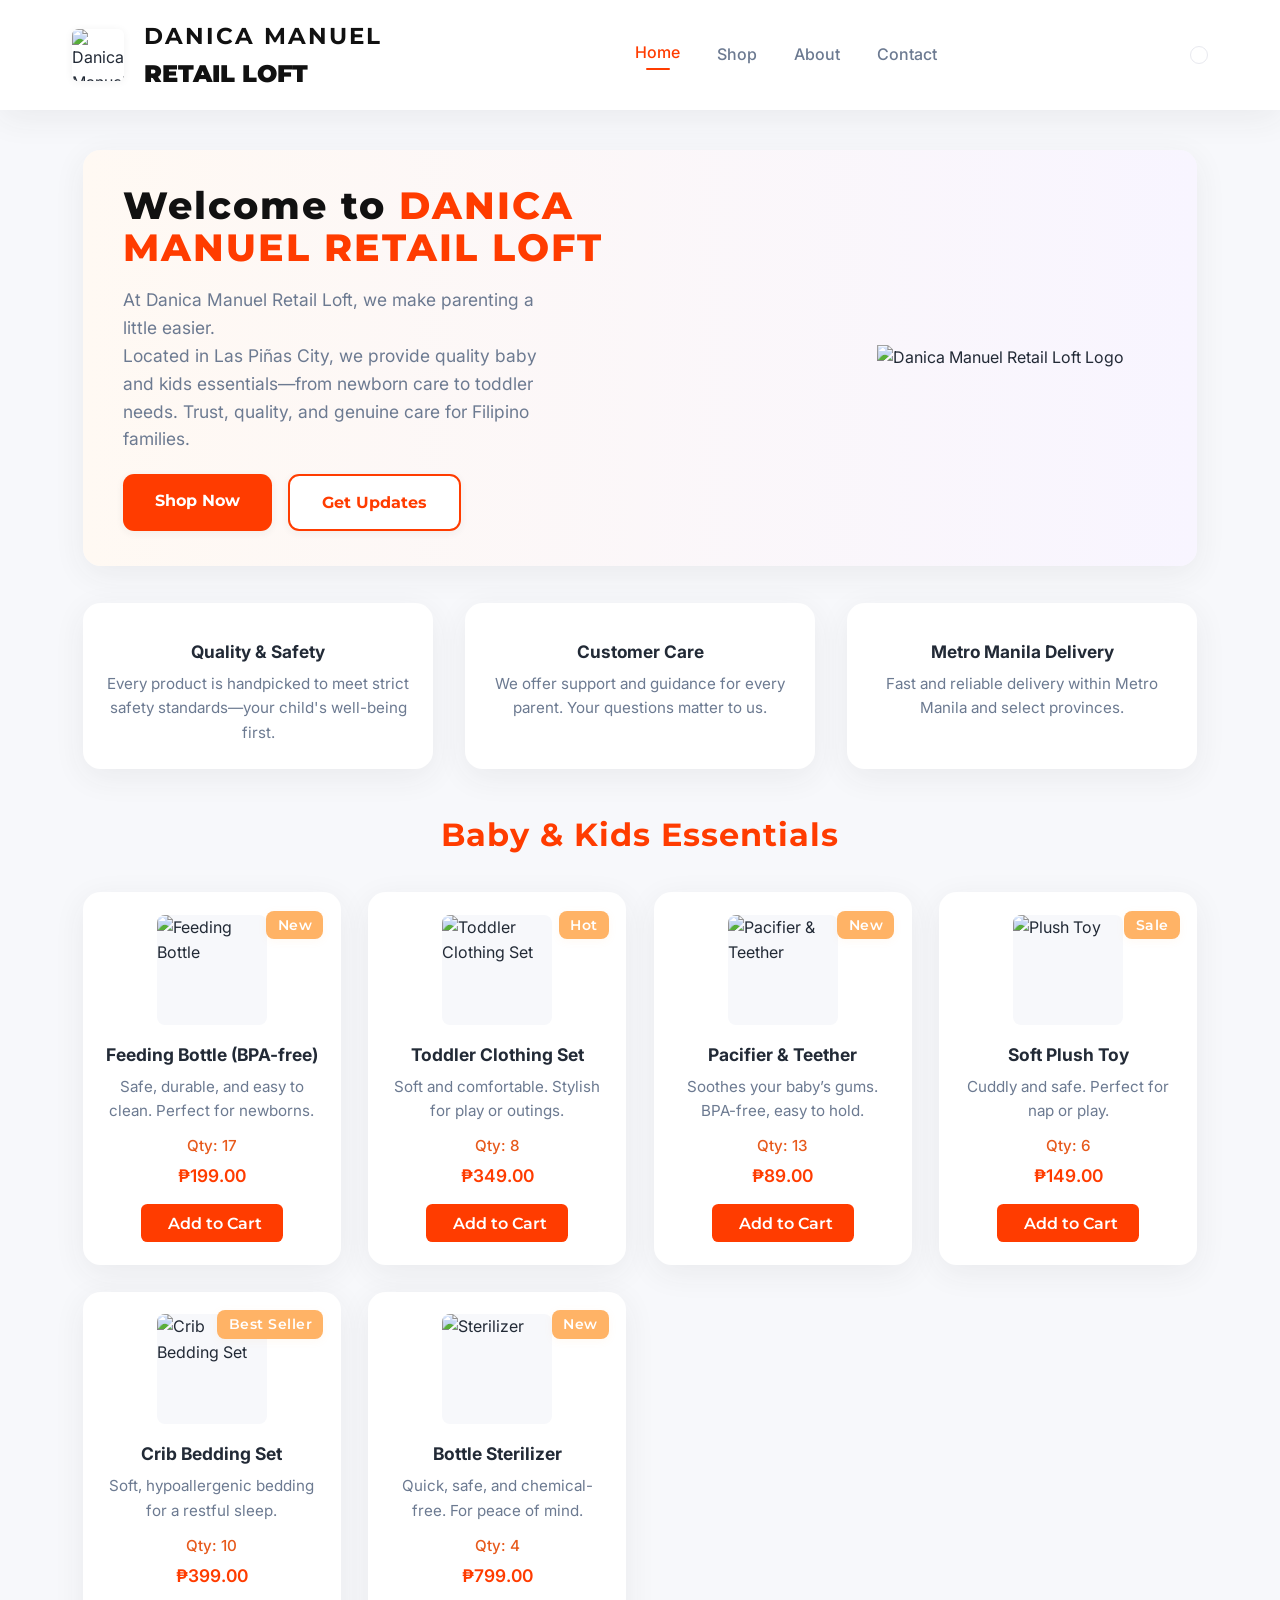
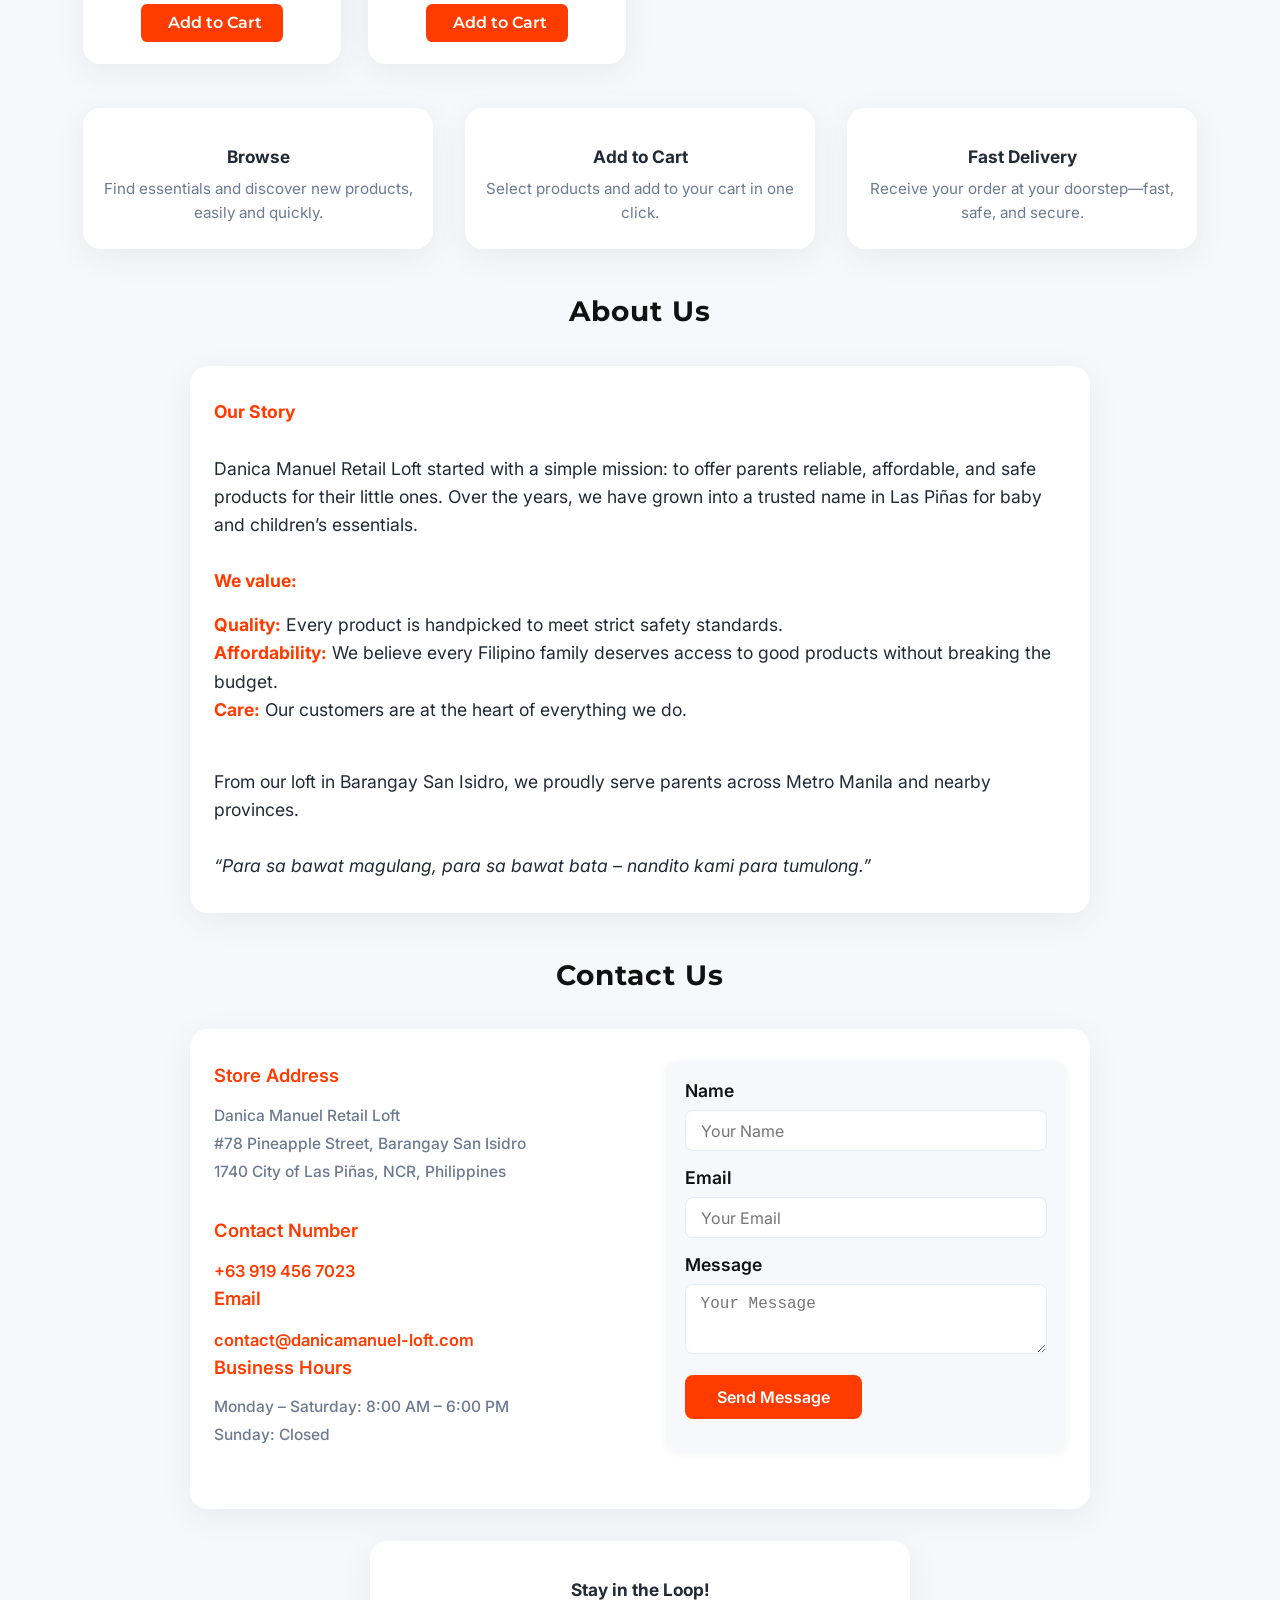
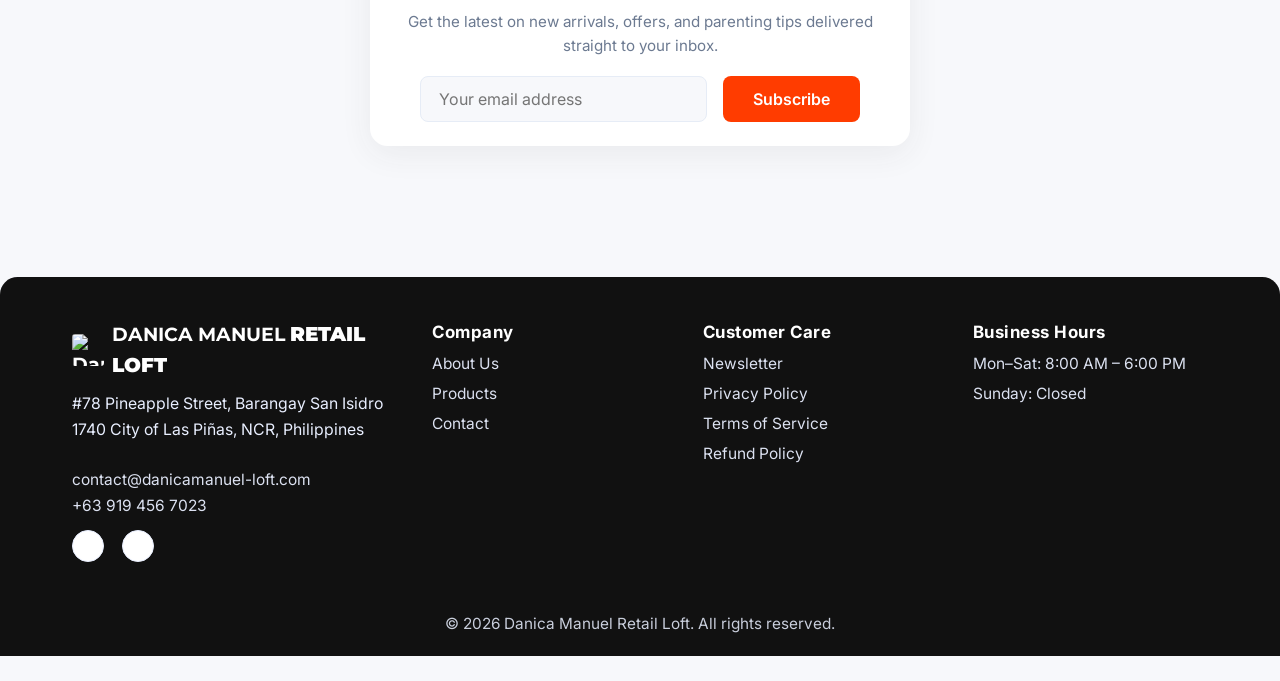
==== commit 158b6ba6: "Update index.html" ====
--- a/index.html
+++ b/index.html
@@ -1,1147 +1,1089 @@
 <!DOCTYPE html>
 <html lang="en">
 <head>
-    <meta charset="UTF-8">
-    <meta name="viewport" content="width=device-width, initial-scale=1.0">
-    <title>Danica Manuel Retail Loft | Baby & Kids Essentials</title>
-    <meta name="description" content="Your trusted store for baby and kids essentials in Las Piñas City, Metro Manila. Safe, parent-approved products and friendly service.">
-    <link rel="icon" type="image/png" href="FAVICON.png">
-    <style>
-        :root {
-            --brand-black: #191919;
-            --brand-white: #fff;
-            --brand-orange: #ff4d00;
-            --brand-gray: #f6f6f6;
-            --brand-blue: #377892;
-            --brand-lightblue: #61b7d6;
-            --brand-popup-bg: #244764;
-            --brand-popup-accent: #e3f3fb;
-            --brand-font: 'Montserrat', Arial, sans-serif;
-            --cart-shadow: 0 4px 24px rgba(255,77,0,0.10);
-        }
-        @import url('https://fonts.googleapis.com/css?family=Montserrat:400,700&display=swap');
-        html { font-size: 19px; }
-        * { box-sizing: border-box; }
-        body {
-            font-family: var(--brand-font);
-            background-color: var(--brand-gray);
-            margin: 0;
-            color: #1a1a1a;
-            font-size: 1.13em;
-        }
-        header {
-            background: var(--brand-white);
-            box-shadow: 0 2px 6px rgba(0,0,0,0.04);
-            position: sticky;
-            top: 0;
-            z-index: 10;
-        }
-        .navbar {
-            display: flex;
-            align-items: center;
-            justify-content: space-between;
-            max-width: 1200px;
-            margin: 0 auto;
-            padding: 0.5em 1em;
-            font-size: 1.08em;
-        }
-        .navbar-logo {
-            display: flex;
-            align-items: center;
-            gap: 0.75em;
-        }
-        .navbar-logo img {
-            width: 55px;
-            height: 55px;
-            object-fit: contain;
-        }
-        .navbar-title {
-            font-weight: 700;
-            font-size: 1.4em;
-            color: var(--brand-black);
-            letter-spacing: 1px;
-        }
-        nav {
-            flex: 1;
-            display: flex;
-            justify-content: flex-end;
-            position: relative;
-            font-size: 1.08em;
-        }
-        nav ul {
-            list-style: none;
-            display: flex;
-            gap: 2em;
-            margin: 0;
-            padding: 0;
-            align-items: center;
-        }
-        nav ul li a {
-            color: var(--brand-black);
-            text-decoration: none;
-            font-weight: 500;
-            padding: 0.5em 0.2em;
-            font-size: 1.09em;
-            transition: color 0.2s;
-        }
-        nav ul li a:hover, nav ul li a.active {
-            color: var(--brand-orange);
-        }
-        .cart-btn {
-            position: relative;
-            background: none;
-            border: none;
-            cursor: pointer;
-            margin-left: 1em;
-            z-index: 999;
-        }
-        .cart-icon {
-            width: 31px;
-            height: 31px;
-            filter: invert(18%) sepia(97%) saturate(2529%) hue-rotate(0deg) brightness(97%) contrast(100%);
-            transition: transform 0.15s;
-        }
-        .cart-btn:hover .cart-icon {
-            transform: scale(1.12);
-        }
-        .cart-count {
-            position: absolute;
-            top: -6px;
-            right: -8px;
-            background: var(--brand-orange);
-            color: #fff;
-            font-size: 1em;
-            border-radius: 50%;
-            padding: 2px 8px;
-            min-width: 22px;
-            text-align: center;
-            font-weight: 700;
-        }
-        /* Cart Popup Styles */
-        .cart-popup-overlay {
-            display: none;
-            position: fixed;
-            top: 0; left: 0; right: 0; bottom: 0;
-            background: rgba(37,52,71,0.45);
-            z-index: 2002;
-        }
-        .cart-popup {
-            display: flex;
-            flex-direction: column;
-            align-items: center;
-            position: fixed;
-            top: 56px;
-            right: 32px;
-            width: 350px;
-            max-width: 95vw;
-            background: var(--brand-popup-bg);
-            box-shadow: 0 8px 32px rgba(37,52,71,0.15);
-            border-radius: 17px;
-            padding: 1.6em 1.3em 1.3em 1.3em;
-            z-index: 2003;
-            animation: cartPopupFadeIn 0.23s;
-        }
-        @keyframes cartPopupFadeIn {
-            from { opacity: 0; transform: translateY(-25px);}
-            to { opacity: 1; transform: translateY(0);}
-        }
-        .cart-popup-title {
-            font-size: 1.28em;
-            font-weight: 700;
-            color: #fff;
-            margin-bottom: 1em;
-            text-align: center;
-            letter-spacing: 1px;
-        }
-        .cart-popup-list {
-            width: 100%;
-            margin-bottom: 1em;
-        }
-        .cart-popup-list ul {
-            list-style: none;
-            margin: 0; padding: 0;
-        }
-        .cart-popup-list li {
-            display: flex;
-            justify-content: space-between;
-            align-items: center;
-            margin-bottom: 0.45em;
-            font-size: 1.07em;
-            color: #fff;
-        }
-        .cart-popup-total {
-            width: 100%;
-            background: var(--brand-popup-accent);
-            border-radius: 7px;
-            padding: 0.9em 1em;
-            text-align: right;
-            font-weight: 700;
-            color: var(--brand-blue);
-            font-size: 1.15em;
-            margin-bottom: 1.2em;
-        }
-        .cart-popup-actions {
-            display: flex;
-            flex-wrap: wrap;
-            gap: 1em;
-            width: 100%;
-            justify-content: center;
-        }
-        .cart-popup-checkout-btn {
-            background: var(--brand-lightblue);
-            color: #fff;
-            border: none;
-            border-radius: 5px;
-            padding: 0.75em 2em;
-            font-size: 1.12em;
-            font-weight: 700;
-            cursor: pointer;
-            transition: background 0.2s;
-        }
-        .cart-popup-checkout-btn:hover {
-            background: #fff;
-            color: var(--brand-blue);
-            border: 1px solid var(--brand-blue);
-        }
-        .cart-popup-close-btn {
-            background: none;
-            border: none;
-            color: #fff;
-            font-weight: 700;
-            font-size: 1.12em;
-            cursor: pointer;
-            margin-top: 1em;
-        }
-        .cart-popup-empty {
-            color: #c8e0ea;
-            width: 100%;
-            text-align: center;
-            margin-bottom: 1.2em;
-            font-size: 1em;
-        }
-        @media (max-width: 600px) {
-            .cart-popup {
-                right: 5vw;
-                left: 5vw;
-                width: auto;
-                min-width: 0;
-                max-width: 98vw;
-                padding: 1em 0.5em 1em 0.5em;
-            }
-        }
-        .burger-btn {
-            display: none;
-            flex-direction: column;
-            justify-content: center;
-            align-items: center;
-            width: 36px;
-            height: 36px;
-            background: none;
-            border: none;
-            cursor: pointer;
-            margin-left: 1em;
-        }
-        .burger-bar {
-            width: 26px;
-            height: 3px;
-            background: var(--brand-black);
-            margin: 4px 0;
-            border-radius: 2px;
-            transition: all 0.25s;
-        }
-        .burger-btn.open .burger-bar:nth-child(1) {
-            transform: translateY(7px) rotate(45deg);
-        }
-        .burger-btn.open .burger-bar:nth-child(2) {
-            opacity: 0;
-        }
-        .burger-btn.open .burger-bar:nth-child(3) {
-            transform: translateY(-7px) rotate(-45deg);
-        }
-        @media (max-width: 850px) {
-            nav ul {
-                gap: 1.1em;
-            }
-        }
-        @media (max-width: 650px) {
-            .navbar-logo img { width: 42px; height: 42px;}
-            .navbar-title { font-size: 1.1em; }
-            nav ul {
-                position: absolute;
-                top: 48px;
-                right: 0;
-                background: var(--brand-white);
-                flex-direction: column;
-                width: 180px;
-                box-shadow: 0 6px 24px rgba(0,0,0,0.09);
-                border-radius: 0 0 12px 12px;
-                display: none;
-                z-index: 999;
-                padding: 1em 0.5em;
-            }
-            nav ul.open {
-                display: flex;
-            }
-            .burger-btn { display: flex; }
-        }
-        .hero {
-            background: linear-gradient(90deg, #fff 65%, var(--brand-orange) 35%);
-            display: flex;
-            flex-wrap: wrap;
-            align-items: center;
-            justify-content: center;
-            padding: 2.5em 1em 2em 1em;
-            font-size: 1.15em;
-        }
-        .hero-content {
-            flex: 1 1 380px;
-            max-width: 540px;
-            padding-right: 2em;
-        }
-        .hero-content h1 {
-            font-size: 2.45em;
-            margin: 0 0 0.3em 0;
-            font-weight: 700;
-            color: var(--brand-black);
-        }
-        .hero-content h2 {
-            font-size: 1.35em;
-            margin: 0 0 1em 0;
-            letter-spacing: 0.5px;
-            color: var(--brand-orange);
-            font-weight: 600;
-        }
-        .hero-content p {
-            font-size: 1.2em;
-            margin-bottom: 1.6em;
-            color: #333;
-            line-height: 1.7;
-        }
-        .hero-content .cta-btn {
-            background: var(--brand-orange);
-            color: #fff;
-            border: none;
-            border-radius: 4px;
-            padding: 0.75em 2.2em;
-            font-size: 1.12em;
-            font-weight: 700;
-            cursor: pointer;
-            transition: background 0.2s;
-        }
-        .hero-content .cta-btn:hover {
-            background: #fc8128;
-        }
-        .hero-logo {
-            flex: 0 1 320px;
-            display: flex;
-            align-items: center;
-            justify-content: center;
-            padding: 1em 0;
-        }
-        .hero-logo img {
-            width: 220px;
-            max-width: 98vw;
-            height: auto;
-        }
-        @media (max-width: 950px) {
-            .hero {
-                flex-direction: column;
-                padding: 2em 1em 1.5em 1em;
-            }
-            .hero-content, .hero-logo {
-                max-width: 100%;
-                padding: 0.5em 0;
-            }
-            .hero-content {
-                padding-right: 0;
-            }
-        }
-        @media (max-width: 650px) {
-            .hero-logo img { width: 90vw; max-width: 150px; }
-        }
-        .features {
-            background: var(--brand-gray);
-            padding: 2.2em 0 1.7em 0;
-        }
-        .features-list {
-            display: flex;
-            flex-wrap: wrap;
-            gap: 2.5em;
-            max-width: 1150px;
-            margin: 0 auto;
-            justify-content: center;
-        }
-        .feature-item {
-            background: #fff;
-            border-radius: 11px;
-            box-shadow: 0 1px 6px rgba(0,0,0,0.07);
-            padding: 1.3em 1.35em;
-            flex: 1 1 220px;
-            max-width: 260px;
-            text-align: center;
-            margin: 0.5em 0;
-            font-size: 1.09em;
-        }
-        .feature-title {
-            font-weight: 700;
-            color: var(--brand-orange);
-            margin-bottom: 0.2em;
-            font-size: 1.13em;
-        }
-        .feature-desc {
-            font-size: 1.09em;
-            color: #333;
-        }
-        @media (max-width: 900px) {
-            .features-list {
-                flex-direction: column;
-                gap: 1em;
-                align-items: center;
-            }
-        }
-        .categories {
-            background: var(--brand-white);
-            padding: 2.2em 1em 1.5em 1em;
-        }
-        .categories-title {
-            text-align: center;
-            font-size: 1.75em;
-            font-weight: 700;
-            color: var(--brand-black);
-            margin-bottom: 1.2em;
-        }
-        .categories-list {
-            display: grid;
-            grid-template-columns: repeat(auto-fit, minmax(310px, 1fr));
-            gap: 2em;
-            max-width: 1200px;
-            margin: 0 auto;
-        }
-        .category-card {
-            background: var(--brand-gray);
-            border-radius: 18px;
-            box-shadow: 0 4px 18px rgba(0,0,0,0.12);
-            padding: 2em 1.3em 1.8em 1.3em;
-            min-height: 480px;
-            display: flex;
-            flex-direction: column;
-            align-items: center;
-            position: relative;
-            transition: box-shadow 0.2s, transform 0.2s;
-            font-size: 1.08em;
-        }
-        .category-card:hover {
-            box-shadow: 0 12px 36px rgba(255,77,0,0.13);
-            transform: translateY(-5px) scale(1.03);
-        }
-        .category-imgbox {
-            width: 115px;
-            height: 115px;
-            background: #fff;
-            border-radius: 50%;
-            box-shadow: 0 3px 12px rgba(255,77,0,0.07);
-            display: flex;
-            align-items: center;
-            justify-content: center;
-            margin-bottom: 1em;
-            overflow: hidden;
-        }
-        .category-imgbox img {
-            width: 95px;
-            height: 95px;
-            object-fit: cover;
-            border-radius: 50%;
-        }
-        .category-title {
-            font-weight: 700;
-            color: var(--brand-orange);
-            margin-bottom: 0.35em;
-            font-size: 1.22em;
-            text-align: center;
-        }
-        .category-desc {
-            font-size: 1.09em;
-            color: #222;
-            text-align: center;
-            margin-bottom: 1em;
-            line-height: 1.7;
-        }
-        .category-price {
-            font-weight: 700;
-            color: var(--brand-black);
-            font-size: 1.12em;
-            text-align: center;
-            margin-bottom: 1.3em;
-            background: #ffe5d3;
-            border-radius: 6px;
-            padding: 0.38em 1em;
-            display: inline-block;
-        }
-        .category-actions {
-            display: flex;
-            gap: 0.7em;
-            margin-top: auto;
-            align-items: center;
-            justify-content: center;
-        }
-        .category-btn {
-            background: var(--brand-orange);
-            color: #fff;
-            border: none;
-            border-radius: 4px;
-            padding: 0.67em 1.3em;
-            font-size: 1.07em;
-            font-weight: 600;
-            cursor: pointer;
-            transition: background 0.2s;
-        }
-        .category-btn:active, .category-btn:focus {
-            background: #fc8128;
-        }
-        .category-btn.checkout {
-            background: #191919;
-            color: #fff;
-        }
-        .category-btn.checkout:active, .category-btn.checkout:focus {
-            background: #333;
-        }
-        .category-added {
-            color: #54b054;
-            font-size: 1em;
-            margin-top: 0.7em;
-            font-weight: 600;
-        }
-        @media (max-width: 1050px) {
-            .categories-list {
-                grid-template-columns: repeat(auto-fit, minmax(240px, 1fr));
-                gap: 1.2em;
-            }
-            .category-card {
-                min-height: 410px;
-            }
-        }
-        @media (max-width: 700px) {
-            .categories-list {
-                grid-template-columns: 1fr;
-            }
-            .category-card {
-                min-height: 0;
-            }
-        }
-
-        /* New Style for Feedback Section (Form Based) */
-        .cart-section {
-            background: var(--brand-blue);
-            border-radius: 20px;
-            box-shadow: 0 6px 32px rgba(0,0,0,0.12);
-            margin: 2.5em auto 2.5em auto;
-            width: 97vw;
-            max-width: 460px;
-            padding: 2.2em 2em 2em 2em;
-            border: none;
-            font-size: 1.08em;
-            position: static;
-            left: unset;
-            bottom: unset;
-            transform: unset;
-            display: flex;
-            flex-direction: column;
-            align-items: center;
-        }
-        .cart-form-title {
-            font-size: 1.4em;
-            font-weight: 700;
-            color: #fff;
-            margin-bottom: 1.15em;
-            text-align: center;
-            letter-spacing: 1px;
-        }
-        .cart-form-label {
-            color: #c8e0ea;
-            font-weight: 600;
-            font-size: 1.09em;
-            margin-bottom: 0.3em;
-            margin-top: 1.1em;
-            display: block;
-        }
-        .cart-form-input, .cart-form-textarea {
-            width: 100%;
-            padding: 0.8em 1em;
-            border-radius: 7px;
-            border: none;
-            font-size: 1.08em;
-            margin-bottom: 1em;
-            background: #fff;
-            color: #191919;
-            font-family: var(--brand-font);
-            box-shadow: 0 2px 10px rgba(0,0,0,0.05);
-        }
-        .cart-form-textarea {
-            height: 90px;
-            resize: vertical;
-        }
-        .cart-form-btn {
-            background: var(--brand-lightblue);
-            color: #fff;
-            border: none;
-            border-radius: 5px;
-            padding: 0.75em 2em;
-            font-size: 1.15em;
-            font-weight: 700;
-            cursor: pointer;
-            margin-top: 1em;
-            transition: background 0.2s;
-        }
-        .cart-form-btn:hover {
-            background: #4ea0bd;
-        }
-        .cart-form-success {
-            color: #bff7c2;
-            background: #2d5d70;
-            border-radius: 6px;
-            font-size: 1.09em;
-            padding: 0.5em 1em;
-            margin-top: 0.7em;
-            text-align: center;
-            font-weight: 600;
-        }
-        @media (max-width: 700px) {
-            .cart-section {
-                width: 98vw;
-                max-width: 98vw;
-                padding: 1.3em 0.7em 1.3em 0.7em;
-            }
-        }
-        .contact-section {
-            background: var(--brand-gray);
-            padding: 2.2em 1em 1.5em 1em;
-            border-top: 1px solid #eee;
-            font-size: 1.09em;
-        }
-        .contact-title {
-            font-size: 1.22em;
-            font-weight: 700;
-            color: var(--brand-black);
-            margin-bottom: 0.7em;
-            text-align: center;
-        }
-        .contact-details {
-            display: flex;
-            flex-wrap: wrap;
-            gap: 2em;
-            justify-content: center;
-            margin-bottom: 1em;
-        }
-        .contact-details > div {
-            flex: 1 1 220px;
-            max-width: 320px;
-        }
-        .contact-data {
-            margin-bottom: 0.8em;
-            color: #222;
-            font-size: 1.09em;
-        }
-        .contact-data span {
-            font-weight: 600;
-            color: var(--brand-orange);
-        }
-        .contact-social {
-            display: flex;
-            gap: 1em;
-            justify-content: center;
-            margin-top: 0.5em;
-        }
-        .contact-social a {
-            color: var(--brand-orange);
-            font-size: 2em;
-            text-decoration: none;
-            transition: color 0.2s;
-        }
-        .contact-social a:hover {
-            color: #fc8128;
-        }
-        .footer {
-            background: var(--brand-black);
-            color: var(--brand-white);
-            padding: 2em 1em 1em 1em;
-            text-align: center;
-            font-size: 1.07em;
-        }
-        .footer-logo {
-            margin-bottom: 1.1em;
-        }
-        .footer-logo img {
-            width: 65px;
-            height: 65px;
-        }
-        .footer-links {
-            display: flex;
-            flex-wrap: wrap;
-            gap: 1.5em;
-            justify-content: center;
-            margin-bottom: 1.1em;
-        }
-        .footer-links a {
-            color: var(--brand-orange);
-            text-decoration: none;
-            font-weight: 600;
-            font-size: 1.09em;
-            transition: color 0.2s;
-        }
-        .footer-links a:hover {
-            color: #fff;
-        }
-        .footer-info {
-            font-size: 1.05em;
-            margin-bottom: 1em;
-        }
-        .footer-legal {
-            font-size: 0.99em;
-            color: #bdbdbd;
-        }
-        .footer-policies {
-            margin: 1.3em 0 0.7em 0;
-            font-size: 1.06em;
-            text-align: left;
-            max-width: 800px;
-            margin-left: auto;
-            margin-right: auto;
-        }
-        .footer-policy-section {
-            margin-bottom: 1.1em;
-        }
-        .footer-policy-section h4 {
-            color: var(--brand-orange);
-            font-size: 1.07em;
-            margin-bottom: 0.35em;
-            font-weight: 700;
-        }
-        .footer-policy-section p {
-            margin: 0 0 0.3em 0;
-            color: #eaeaea;
-            line-height: 1.65;
-        }
-        @media (max-width: 700px) {
-            .footer-policies {
-                font-size: 1em;
-                padding: 0 0.5em;
-            }
-            .footer-links {
-                gap: 0.8em;
-            }
-        }
-    </style>
+  <meta charset="UTF-8" />
+  <meta name="viewport" content="width=device-width, initial-scale=1.0" />
+  <title>Danica Manuel Retail Loft – Baby & Kids Essentials</title>
+  <link rel="icon" type="image/png" href="image/FAVICON.png" />
+  <!-- Google Fonts -->
+  <link href="https://fonts.googleapis.com/css2?family=Inter:wght@400;600;700&family=Montserrat:wght@700&display=swap" rel="stylesheet" />
+  <!-- Remixicon for icons -->
+  <link href="https://cdn.jsdelivr.net/npm/remixicon@4.5.0/fonts/remixicon.css" rel="stylesheet" />
+  <style>
+    :root {
+      --primary: #111111;
+      --secondary: #ff3c00;
+      --accent: #ffb366;
+      --bg: #f7f8fb;
+      --text: #222a36;
+      --muted: #6c7a91;
+      --white: #fff;
+      --radius: 1.1rem;
+      --shadow: 0 8px 32px 0 rgba(55, 55, 55, 0.07);
+      --transition: .22s cubic-bezier(.4,0,.2,1);
+      --border: 1px solid #e8e9ef;
+    }
+    * { box-sizing: border-box; margin: 0; padding: 0; }
+    html { scroll-behavior: smooth; }
+    body {
+      font-family: 'Inter', Arial, sans-serif;
+      background: var(--bg);
+      color: var(--text);
+      min-height: 100vh;
+      line-height: 1.6;
+    }
+    a { text-decoration: none; color: inherit; transition: color var(--transition);}
+    ul { list-style: none; }
+    img { max-width: 100%; display: block; border-radius: .5rem; }
+    button, input { font-family: inherit; outline: none; border: none; background: none; }
+
+    .loft-logo {
+      display: flex;
+      align-items: center;
+      gap: .75rem;
+    }
+    .loft-logo-img {
+      width: 52px; height: 52px;
+      background: none;
+      border-radius: .4rem;
+      object-fit: contain;
+      box-shadow: 0 1px 8px rgba(0,0,0,0.06);
+      margin-right: .5rem;
+    }
+    .loft-logo-text {
+      font-family: 'Montserrat', 'Inter', Arial, sans-serif;
+      font-weight: 700;
+      font-size: 1.45rem;
+      color: var(--primary);
+      letter-spacing: 2px;
+      margin-top: 2px;
+    }
+    .header {
+      width: 100%;
+      background: var(--white);
+      box-shadow: var(--shadow);
+      position: sticky;
+      top: 0;
+      z-index: 99;
+      transition: box-shadow var(--transition);
+    }
+    .nav {
+      display: flex;
+      align-items: center;
+      justify-content: space-between;
+      max-width: 1200px;
+      margin: 0 auto;
+      padding: 1rem 2rem;
+    }
+    .nav-list {
+      display: flex;
+      align-items: center;
+      gap: 2.3rem;
+      transition: right var(--transition);
+    }
+    .nav-link {
+      position: relative;
+      color: var(--muted);
+      font-weight: 500;
+      font-size: 1rem;
+      padding: 0.2rem 0;
+      transition: color var(--transition);
+    }
+    .nav-link.active, .nav-link:hover { color: var(--secondary); }
+    .nav-link.active::after {
+      content: '';
+      display: block;
+      width: 24px;
+      height: 2px;
+      background: var(--secondary);
+      border-radius: 2px;
+      margin: 0.16rem auto 0;
+      transition: width var(--transition);
+    }
+    .nav-actions {
+      display: flex;
+      align-items: center;
+      gap: 1.2rem;
+    }
+    .nav-action-btn {
+      font-size: 1.4rem;
+      color: var(--secondary);
+      background: var(--white);
+      border-radius: 50%;
+      padding: 0.5rem;
+      transition: background var(--transition), color var(--transition);
+      cursor: pointer;
+      border: var(--border);
+    }
+    .nav-action-btn:hover {
+      background: var(--secondary);
+      color: var(--white);
+    }
+    .nav-toggle {
+      display: none;
+      font-size: 2rem;
+      background: none;
+      border: none;
+      cursor: pointer;
+      color: var(--secondary);
+      margin-left: 1rem;
+    }
+    .nav-close {
+      display: none;
+      font-size: 2.3rem;
+      background: none;
+      border: none;
+      position: absolute;
+      top: 1.1rem;
+      right: 1.6rem;
+      color: var(--secondary);
+      cursor: pointer;
+      z-index: 121;
+      transition: color var(--transition);
+    }
+    @media (max-width: 700px) {
+      .nav-list {
+        position: fixed;
+        top: 0;
+        right: -100vw;
+        width: 80vw;
+        height: 100vh;
+        background: var(--white);
+        flex-direction: column;
+        gap: 2.1rem;
+        padding-top: 5rem;
+        z-index: 120;
+        box-shadow: -2px 0 18px 0 rgba(55,55,55,0.07);
+      }
+      .nav-list.open {
+        right: 0;
+      }
+      .nav-toggle { display: block; }
+      .nav-close { display: block; }
+    }
+    .cart-sidebar {
+      position: fixed;
+      top: 0;
+      right: -100%;
+      width: 350px;
+      max-width: 96vw;
+      height: 100%;
+      background: var(--white);
+      box-shadow: -2px 0 16px 0 rgba(30,30,30,0.09);
+      z-index: 101;
+      padding: 2rem 1.2rem;
+      display: flex;
+      flex-direction: column;
+      transition: right var(--transition);
+    }
+    .cart-sidebar.open { right: 0; }
+    .cart-sidebar-header {
+      display: flex;
+      align-items: center;
+      justify-content: space-between;
+      margin-bottom: 2rem;
+    }
+    .cart-sidebar-title {
+      font-size: 1.15rem;
+      font-weight: 700;
+      color: var(--secondary);
+    }
+    .cart-sidebar-close {
+      font-size: 1.8rem;
+      color: var(--secondary);
+      cursor: pointer;
+      background: none;
+      border: none;
+      transition: color var(--transition);
+    }
+    .cart-items {
+      flex: 1;
+      overflow-y: auto;
+      display: flex;
+      flex-direction: column;
+      gap: 1.1rem;
+    }
+    .cart-item {
+      display: flex;
+      gap: 1rem;
+      align-items: flex-start;
+      border-bottom: 1px solid #f0f1f5;
+      padding-bottom: 1rem;
+    }
+    .cart-item-img {
+      width: 58px; height: 58px;
+      object-fit: contain;
+      border-radius: .5rem;
+      background: #f7f8fb;
+    }
+    .cart-item-details { flex: 1; }
+    .cart-item-title { font-size: 1rem; font-weight: 600; margin-bottom: .12rem; }
+    .cart-item-price { color: var(--secondary); font-weight: 500; margin-bottom: .12rem; font-size: 0.93rem; }
+    .cart-item-qty {
+      display: flex;
+      align-items: center;
+      gap: .3rem;
+      margin-top: .17rem;
+    }
+    .cart-item-qty-btn {
+      font-size: 1.15rem;
+      background: var(--bg);
+      border-radius: .3rem;
+      padding: 2px 8px;
+      cursor: pointer;
+      color: var(--secondary);
+      border: 1px solid #dbe4f9;
+      transition: background var(--transition), color var(--transition);
+    }
+    .cart-item-qty-btn:hover {
+      background: var(--secondary);
+      color: var(--white);
+    }
+    .cart-item-remove {
+      color: #e14d4d;
+      font-size: 1.1rem;
+      margin-left: .45rem;
+      cursor: pointer;
+      background: none;
+      border: none;
+      transition: color var(--transition);
+    }
+    .cart-sidebar-footer {
+      margin-top: 1.7rem;
+      display: flex;
+      align-items: center;
+      justify-content: space-between;
+      font-weight: 600;
+      font-size: 1.01rem;
+    }
+    .cart-sidebar-footer .checkout-btn {
+      padding: 0.62rem 1.3rem;
+      background: var(--secondary);
+      color: var(--white);
+      border-radius: .5rem;
+      border: none;
+      font-weight: 600;
+      cursor: pointer;
+      transition: background var(--transition);
+    }
+    .cart-sidebar-footer .checkout-btn:hover {
+      background: var(--primary);
+    }
+    .cart-overlay {
+      position: fixed; top: 0; left: 0; width: 100vw; height: 100vh;
+      background: rgba(30,40,60,0.14);
+      z-index: 100;
+      display: none;
+    }
+    .cart-overlay.active { display: block; }
+    main {
+      max-width: 1150px;
+      margin: 0 auto;
+      padding: 2.5rem 1.1rem 3rem;
+    }
+    .hero {
+      display: flex;
+      align-items: center;
+      justify-content: space-between;
+      gap: 3rem;
+      background: linear-gradient(90deg, #fff9f3 0%, #f8f5ff 100%);
+      border-radius: var(--radius);
+      padding: 2.2rem 2.5rem;
+      margin-bottom: 2.3rem;
+      box-shadow: var(--shadow);
+      flex-wrap: wrap;
+    }
+    .hero-content {
+      flex: 1;
+      min-width: 260px;
+    }
+    .hero-title {
+      font-size: 2.35rem;
+      font-weight: 800;
+      color: var(--primary);
+      line-height: 1.11;
+      font-family: 'Montserrat', 'Inter', Arial, sans-serif;
+      letter-spacing: 2px;
+      margin-bottom: 1.1rem;
+    }
+    .hero-title span {
+      color: var(--secondary);
+      font-family: inherit;
+    }
+    .hero-desc {
+      color: var(--muted);
+      font-size: 1.09rem;
+      margin-bottom: 1.3rem;
+      max-width: 440px;
+    }
+    .hero-btns { display: flex; gap: 1rem;}
+    .btn-primary, .btn-secondary {
+      padding: 0.85rem 2rem;
+      font-size: 1rem;
+      border-radius: .7rem;
+      font-weight: 700;
+      cursor: pointer;
+      transition: background var(--transition), color var(--transition), box-shadow var(--transition);
+      box-shadow: 0 2px 8px 0 rgba(55,55,55,0.06);
+      outline: none;
+      border: none;
+      font-family: 'Montserrat', 'Inter', Arial, sans-serif;
+    }
+    .btn-primary {
+      background: var(--secondary);
+      color: var(--white);
+    }
+    .btn-primary:hover { background: var(--primary);}
+    .btn-secondary {
+      background: var(--white);
+      color: var(--secondary);
+      border: 2px solid var(--secondary);
+    }
+    .btn-secondary:hover {
+      background: var(--secondary);
+      color: var(--white);
+    }
+    .hero-img-container {
+      min-width: 200px;
+      flex: 1;
+      display: flex;
+      justify-content: flex-end;
+      align-items: center;
+    }
+    .hero-img {
+      width: 280px;
+      max-width: 100%;
+      background: none;
+      object-fit: contain;
+      border-radius: 0;
+      box-shadow: none;
+    }
+    .section-title {
+      font-size: 2rem;
+      color: var(--secondary);
+      font-weight: 700;
+      text-align: center;
+      margin-bottom: 2rem;
+      margin-top: 1rem;
+      font-family: 'Montserrat', 'Inter', Arial, sans-serif;
+      letter-spacing: 1px;
+    }
+    .section-title.about-title {
+      margin-top: 2.5rem;
+      color: var(--primary);
+      font-size: 1.75rem;
+    }
+    .section-title.contact-title {
+      margin-top: 2.5rem;
+      color: var(--primary);
+      font-size: 1.75rem;
+    }
+    .about-section, .contact-section {
+      background: var(--white);
+      border-radius: var(--radius);
+      box-shadow: var(--shadow);
+      padding: 2rem 1.5rem;
+      max-width: 900px;
+      margin: 0 auto 2rem auto;
+      font-size: 1.1rem;
+      color: var(--text);
+    }
+    .about-section strong {
+      color: var(--secondary);
+      font-weight: 700;
+    }
+    .contact-section .contact-group {
+      display: flex;
+      flex-wrap: wrap;
+      gap: 2.5rem;
+      justify-content: space-between;
+      margin-bottom: 1.6rem;
+    }
+    .contact-section .contact-info {
+      flex: 1 1 300px;
+    }
+    .contact-section .contact-title {
+      font-weight: 600;
+      margin-bottom: .8rem;
+      color: var(--secondary);
+      font-size: 1.15rem;
+    }
+    .contact-section .contact-label {
+      font-weight: 500;
+      color: var(--muted);
+      font-size: .97rem;
+      margin-bottom: .2rem;
+      display: block;
+    }
+    .contact-section .contact-link {
+      color: var(--secondary);
+      font-weight: 600;
+      font-size: 1.03rem;
+      display: block;
+    }
+    .contact-section .contact-form {
+      flex: 1 1 300px;
+      max-width: 400px;
+      background: #f7f8fb;
+      border-radius: .7rem;
+      padding: 1rem 1.2rem;
+      box-shadow: 0 2px 8px 0 rgba(55,55,55,0.06);
+    }
+    .contact-section .contact-form label {
+      display: block;
+      margin-bottom: .3rem;
+      font-weight: 600;
+      color: var(--primary);
+    }
+    .contact-section .contact-form input,
+    .contact-section .contact-form textarea {
+      width: 100%;
+      padding: .6rem .9rem;
+      margin-bottom: .8rem;
+      border-radius: .5rem;
+      border: 1px solid #e6ecf6;
+      background: #fff;
+      font-size: 1rem;
+      color: var(--text);
+    }
+    .contact-section .contact-form textarea {
+      resize: vertical;
+      min-height: 70px;
+      max-height: 200px;
+    }
+    .contact-section .contact-form button {
+      background: var(--secondary);
+      color: var(--white);
+      border-radius: .5rem;
+      padding: .75rem 2rem;
+      font-weight: 600;
+      font-size: 1rem;
+      border: none;
+      transition: background var(--transition);
+      cursor: pointer;
+    }
+    .contact-section .contact-form button:hover {
+      background: var(--primary);
+    }
+    .products-grid {
+      display: grid;
+      grid-template-columns: repeat(auto-fit, minmax(230px, 1fr));
+      gap: 1.7rem;
+      margin-bottom: 2.7rem;
+    }
+    .product-card {
+      background: var(--white);
+      border-radius: var(--radius);
+      box-shadow: var(--shadow);
+      padding: 1.4rem 1.1rem;
+      display: flex;
+      flex-direction: column;
+      align-items: center;
+      transition: transform .14s cubic-bezier(.4,0,.2,1), box-shadow var(--transition);
+      position: relative;
+    }
+    .product-card:hover {
+      transform: translateY(-5px) scale(1.025);
+      box-shadow: 0 11px 28px 0 rgba(55,55,55,.12);
+    }
+    .product-img {
+      width: 110px; height: 110px;
+      object-fit: contain;
+      margin-bottom: 1rem;
+      background: #f7f8fb;
+      border-radius: .5rem;
+    }
+    .product-name { font-weight: 700; font-size: 1.09rem; text-align: center; margin-bottom: .38rem;}
+    .product-desc { font-size: 0.95rem; color: var(--muted); margin-bottom: 0.7rem; text-align: center;}
+    .product-qty {color: #e75a1c; font-size: .95rem; margin-bottom: .2rem; font-weight: 500;}
+    .product-price { font-weight: 600; font-size: 1.09rem; color: var(--secondary); margin-bottom: .9rem; }
+    .product-add {
+      background: var(--secondary);
+      color: var(--white);
+      border-radius: .4rem;
+      padding: 0.6rem 1.3rem;
+      font-weight: 600;
+      cursor: pointer;
+      font-size: 1rem;
+      border: none;
+      transition: background var(--transition);
+      display: flex;
+      align-items: center;
+      gap: .4rem;
+      font-family: 'Montserrat', 'Inter', Arial, sans-serif;
+    }
+    .product-add:hover { background: var(--primary);}
+    .product-badge {
+      position: absolute;
+      top: 1.15rem; right: 1.1rem;
+      background: var(--accent);
+      color: var(--white);
+      font-weight: 600;
+      font-size: .89rem;
+      padding: 0.19rem 0.7rem;
+      border-radius: .5rem;
+      letter-spacing: .5px;
+      box-shadow: 0 2px 8px 0 rgba(255,179,102,0.08);
+      font-family: 'Montserrat', 'Inter', Arial, sans-serif;
+    }
+    .info-sections {
+      display: flex;
+      flex-wrap: wrap;
+      gap: 2rem;
+      margin-bottom: 2.5rem;
+      justify-content: center;
+    }
+    .info-card {
+      background: var(--white);
+      border-radius: var(--radius);
+      box-shadow: var(--shadow);
+      padding: 1.5rem 1.1rem;
+      min-width: 220px;
+      flex: 1 1 220px;
+      display: flex;
+      flex-direction: column;
+      align-items: center;
+      text-align: center;
+      max-width: 350px;
+    }
+    .info-icon { font-size: 2.1rem; color: var(--secondary); margin-bottom: 0.7rem;}
+    .info-title { font-size: 1.08rem; font-weight: 700; margin-bottom: .4rem;}
+    .info-desc { color: var(--muted); font-size: 0.95rem;}
+    .footer {
+      background: var(--primary);
+      color: var(--white);
+      padding: 2.6rem 0 1.2rem;
+      margin-top: 2.7rem;
+      border-radius: var(--radius) var(--radius) 0 0;
+    }
+    .footer-container {
+      max-width: 1200px;
+      margin: 0 auto;
+      display: flex;
+      flex-wrap: wrap;
+      gap: 2.2rem;
+      justify-content: space-between;
+      align-items: flex-start;
+      padding: 0 2rem;
+    }
+    .footer-brand { flex: 1 1 240px; margin-bottom: 1.6rem;}
+    .footer-logo {
+      display: flex;
+      align-items: center;
+      gap: .5rem;
+      margin-bottom: 0.6rem;
+      font-family: 'Montserrat', 'Inter', Arial, sans-serif;
+      font-size: 1.18rem;
+      font-weight: 700;
+    }
+    .footer-logo img {
+      width: 32px; height: 32px; background: none; border-radius: .2rem;
+      filter: none;
+    }
+    .footer-desc { color: #e9efff; font-size: .99rem; margin-bottom: .7rem;}
+    .footer-socials { display: flex; gap: 1.1rem; margin-top: .6rem;}
+    .footer-social-link {
+      color: var(--secondary);
+      background: var(--white);
+      border-radius: 50%;
+      display: inline-flex;
+      align-items: center;
+      justify-content: center;
+      font-size: 1.17rem;
+      width: 2rem; height: 2rem;
+      transition: background var(--transition), color var(--transition);
+      border: 1px solid #e9efff;
+    }
+    .footer-social-link:hover { background: var(--accent); color: var(--white);}
+    .footer-links-group { flex: 1 1 150px; margin-bottom: 1.8rem;}
+    .footer-links-title { font-size: 1.06rem; font-weight: 700; margin-bottom: .38rem; letter-spacing: .5px;}
+    .footer-links { display: flex; flex-direction: column; gap: .33rem;}
+    .footer-link { color: #e9efff; font-size: .97rem; transition: color var(--transition); opacity: .94;}
+    .footer-link:hover { color: var(--accent);}
+    .footer-bottom {
+      text-align: center;
+      font-size: .96rem;
+      color: #e9efff;
+      margin-top: 1.5rem;
+      opacity: .85;
+    }
+    .footer-bottom a { color: #fff; font-weight: 600; text-decoration: underline; transition: color var(--transition);}
+    .footer-bottom a:hover { color: var(--accent);}
+    @media (max-width: 1100px) {
+      .hero { flex-direction: column; text-align: center;}
+      .hero-content, .hero-img-container { justify-content: center;}
+      .hero-img { margin: 1.2rem auto 0 auto;}
+    }
+    @media (max-width: 900px) {
+      .nav-list { gap: 1.1rem;}
+      .footer-container { flex-direction: column; gap: 2.2rem; align-items: flex-start;}
+    }
+    @media (max-width: 776px) {
+      .nav { padding: 1rem 1rem;}
+      .main { padding: 1.2rem .5rem 2rem;}
+      .products-grid, .info-sections { gap: 1rem;}
+      .footer-container { padding: 0 1rem;}
+    }
+    @media (max-width: 700px) {
+      .nav-list {
+        position: fixed;
+        top: 0;
+        right: -100vw;
+        width: 80vw;
+        height: 100vh;
+        background: var(--white);
+        flex-direction: column;
+        gap: 2rem;
+        padding-top: 5rem;
+        z-index: 120;
+        box-shadow: -2px 0 18px 0 rgba(55,55,55,0.07);
+      }
+      .nav-list.open { right: 0;}
+      .nav-toggle { display: block;}
+      .nav-close {
+        display: block;
+        position: absolute;
+        top: 1.1rem;
+        right: 1.6rem;
+      }
+    }
+    @media (max-width: 600px) {
+      .hero { padding: 1.1rem .6rem;}
+      .footer { padding: 2rem 0 1.1rem;}
+      .about-section, .contact-section { padding: 1.3rem .8rem; }
+    }
+    @media (max-width: 430px) {
+      .cart-sidebar { width: 98vw; padding: 1rem .5rem;}
+      .footer-logo img { width: 25px; height: 25px;}
+    }
+  </style>
 </head>
 <body>
-
-    <header>
-        <div class="navbar">
-            <div class="navbar-logo">
-                <img src="LOGO.png" alt="Danica Manuel Retail Loft Logo" width="55" height="55">
-                <span class="navbar-title">Danica Manuel Retail Loft</span>
+  <header class="header" id="header">
+    <nav class="nav">
+      <a href="index.html" class="loft-logo">
+        <img src="image/LOGO.png" alt="Danica Manuel Retail Loft Logo" class="loft-logo-img" />
+        <span class="loft-logo-text">DANICA MANUEL <br><span style="font-size:1.04em;font-weight:900;letter-spacing:0px;">RETAIL LOFT</span></span>
+      </a>
+      <ul class="nav-list" id="nav-list">
+        <li><a href="#home" class="nav-link active" id="nav-home">Home</a></li>
+        <li><a href="#shop" class="nav-link" id="nav-shop">Shop</a></li>
+        <li><a href="#about-section" class="nav-link" id="nav-about">About</a></li>
+        <li><a href="#contact-section" class="nav-link" id="nav-contact">Contact</a></li>
+      </ul>
+      <div class="nav-actions">
+        <button class="nav-action-btn" id="cart-btn" aria-label="Open cart"><i class="ri-shopping-bag-3-line"></i></button>
+        <button class="nav-toggle" id="nav-toggle" aria-label="Open menu"><i class="ri-menu-3-line"></i></button>
+      </div>
+      <button class="nav-close" id="nav-close" aria-label="Close menu"><i class="ri-close-line"></i></button>
+    </nav>
+  </header>
+
+  <!-- Cart Sidebar & Overlay -->
+  <div class="cart-overlay" id="cart-overlay"></div>
+  <aside class="cart-sidebar" id="cart-sidebar" aria-label="Shopping cart">
+    <div class="cart-sidebar-header">
+      <div class="cart-sidebar-title">My Cart</div>
+      <button class="cart-sidebar-close" id="cart-close" aria-label="Close cart"><i class="ri-close-line"></i></button>
+    </div>
+    <div class="cart-items" id="cart-items">
+      <!-- Cart items will be dynamically added here -->
+    </div>
+    <div class="cart-sidebar-footer">
+      <span><span id="cart-items-count">0</span> items | <span id="cart-total">₱0.00</span></span>
+      <button class="checkout-btn" id="checkout-btn">Checkout</button>
+    </div>
+  </aside>
+
+  <main>
+    <!-- Hero Section -->
+    <section class="hero" id="home">
+      <div class="hero-content">
+        <h1 class="hero-title">Welcome to <span>DANICA MANUEL RETAIL LOFT</span></h1>
+        <div class="hero-desc">
+          At Danica Manuel Retail Loft, we make parenting a little easier.<br>
+          Located in Las Piñas City, we provide quality baby and kids essentials—from newborn care to toddler needs. Trust, quality, and genuine care for Filipino families.
+        </div>
+        <div class="hero-btns">
+          <a href="#shop" class="btn-primary" id="shop-now-btn">Shop Now</a>
+          <a href="#newsletter" class="btn-secondary">Get Updates</a>
+        </div>
+      </div>
+      <div class="hero-img-container">
+        <img src="image/LOGO.png" alt="Danica Manuel Retail Loft Logo" class="hero-img" />
+      </div>
+    </section>
+
+    <!-- Info Sections -->
+    <section class="info-sections">
+      <div class="info-card">
+        <div class="info-icon"><i class="ri-shield-check-line"></i></div>
+        <div class="info-title">Quality & Safety</div>
+        <div class="info-desc">Every product is handpicked to meet strict safety standards—your child's well-being first.</div>
+      </div>
+      <div class="info-card">
+        <div class="info-icon"><i class="ri-customer-service-2-line"></i></div>
+        <div class="info-title">Customer Care</div>
+        <div class="info-desc">We offer support and guidance for every parent. Your questions matter to us.</div>
+      </div>
+      <div class="info-card">
+        <div class="info-icon"><i class="ri-truck-line"></i></div>
+        <div class="info-title">Metro Manila Delivery</div>
+        <div class="info-desc">Fast and reliable delivery within Metro Manila and select provinces.</div>
+      </div>
+    </section>
+
+    <!-- New Arrivals / Shop -->
+    <section id="shop">
+      <h2 class="section-title">Baby & Kids Essentials</h2>
+      <div class="products-grid" id="products-grid">
+        <div class="product-card" data-id="1" data-name="Feeding Bottle (BPA-free)" data-price="199.00" data-img="image/placeholder1.png">
+          <span class="product-badge">New</span>
+          <img src="image/placeholder1.png" alt="Feeding Bottle" class="product-img" />
+          <div class="product-name">Feeding Bottle (BPA-free)</div>
+          <div class="product-desc">Safe, durable, and easy to clean. Perfect for newborns.</div>
+          <div class="product-qty">Qty: 17</div>
+          <div class="product-price">₱199.00</div>
+          <button class="product-add"><i class="ri-shopping-cart-2-line"></i> Add to Cart</button>
+        </div>
+        <div class="product-card" data-id="2" data-name="Toddler Clothing Set" data-price="349.00" data-img="image/placeholder2.png">
+          <span class="product-badge">Hot</span>
+          <img src="image/placeholder2.png" alt="Toddler Clothing Set" class="product-img" />
+          <div class="product-name">Toddler Clothing Set</div>
+          <div class="product-desc">Soft and comfortable. Stylish for play or outings.</div>
+          <div class="product-qty">Qty: 8</div>
+          <div class="product-price">₱349.00</div>
+          <button class="product-add"><i class="ri-shopping-cart-2-line"></i> Add to Cart</button>
+        </div>
+        <div class="product-card" data-id="3" data-name="Pacifier & Teether" data-price="89.00" data-img="image/placeholder3.png">
+          <span class="product-badge">New</span>
+          <img src="image/placeholder3.png" alt="Pacifier & Teether" class="product-img" />
+          <div class="product-name">Pacifier & Teether</div>
+          <div class="product-desc">Soothes your baby’s gums. BPA-free, easy to hold.</div>
+          <div class="product-qty">Qty: 13</div>
+          <div class="product-price">₱89.00</div>
+          <button class="product-add"><i class="ri-shopping-cart-2-line"></i> Add to Cart</button>
+        </div>
+        <div class="product-card" data-id="4" data-name="Soft Plush Toy" data-price="149.00" data-img="image/placeholder4.png">
+          <span class="product-badge">Sale</span>
+          <img src="image/placeholder4.png" alt="Plush Toy" class="product-img" />
+          <div class="product-name">Soft Plush Toy</div>
+          <div class="product-desc">Cuddly and safe. Perfect for nap or play.</div>
+          <div class="product-qty">Qty: 6</div>
+          <div class="product-price">₱149.00</div>
+          <button class="product-add"><i class="ri-shopping-cart-2-line"></i> Add to Cart</button>
+        </div>
+        <div class="product-card" data-id="5" data-name="Crib Bedding Set" data-price="399.00" data-img="image/placeholder5.png">
+          <span class="product-badge">Best Seller</span>
+          <img src="image/placeholder5.png" alt="Crib Bedding Set" class="product-img" />
+          <div class="product-name">Crib Bedding Set</div>
+          <div class="product-desc">Soft, hypoallergenic bedding for a restful sleep.</div>
+          <div class="product-qty">Qty: 10</div>
+          <div class="product-price">₱399.00</div>
+          <button class="product-add"><i class="ri-shopping-cart-2-line"></i> Add to Cart</button>
+        </div>
+        <div class="product-card" data-id="6" data-name="Bottle Sterilizer" data-price="799.00" data-img="image/placeholder6.png">
+          <span class="product-badge">New</span>
+          <img src="image/placeholder6.png" alt="Sterilizer" class="product-img" />
+          <div class="product-name">Bottle Sterilizer</div>
+          <div class="product-desc">Quick, safe, and chemical-free. For peace of mind.</div>
+          <div class="product-qty">Qty: 4</div>
+          <div class="product-price">₱799.00</div>
+          <button class="product-add"><i class="ri-shopping-cart-2-line"></i> Add to Cart</button>
+        </div>
+      </div>
+    </section>
+
+    <section class="info-sections" style="margin-bottom:2.5rem;">
+      <div class="info-card">
+        <div class="info-icon"><i class="ri-search-eye-line"></i></div>
+        <div class="info-title">Browse</div>
+        <div class="info-desc">Find essentials and discover new products, easily and quickly.</div>
+      </div>
+      <div class="info-card">
+        <div class="info-icon"><i class="ri-shopping-cart-2-line"></i></div>
+        <div class="info-title">Add to Cart</div>
+        <div class="info-desc">Select products and add to your cart in one click.</div>
+      </div>
+      <div class="info-card">
+        <div class="info-icon"><i class="ri-gift-line"></i></div>
+        <div class="info-title">Fast Delivery</div>
+        <div class="info-desc">Receive your order at your doorstep—fast, safe, and secure.</div>
+      </div>
+    </section>
+
+    <!-- About Section -->
+    <h2 class="section-title about-title" id="about-section">About Us</h2>
+    <section class="about-section">
+      <strong>Our Story</strong><br><br>
+      Danica Manuel Retail Loft started with a simple mission: to offer parents reliable, affordable, and safe products for their little ones. Over the years, we have grown into a trusted name in Las Piñas for baby and children’s essentials.<br><br>
+      <strong>We value:</strong>
+      <ul style="margin-top:1rem; margin-bottom:1rem;">
+        <li><strong>Quality:</strong> Every product is handpicked to meet strict safety standards.</li>
+        <li><strong>Affordability:</strong> We believe every Filipino family deserves access to good products without breaking the budget.</li>
+        <li><strong>Care:</strong> Our customers are at the heart of everything we do.</li>
+      </ul>
+      <br>
+      From our loft in Barangay San Isidro, we proudly serve parents across Metro Manila and nearby provinces.<br><br>
+      <em>“Para sa bawat magulang, para sa bawat bata – nandito kami para tumulong.”</em>
+    </section>
+
+    <!-- Contact Section -->
+    <h2 class="section-title contact-title" id="contact-section">Contact Us</h2>
+    <section class="contact-section">
+      <div class="contact-group">
+        <div class="contact-info">
+          <div class="contact-title">Store Address</div>
+          <span class="contact-label">Danica Manuel Retail Loft</span>
+          <span class="contact-label">#78 Pineapple Street, Barangay San Isidro</span>
+          <span class="contact-label">1740 City of Las Piñas, NCR, Philippines</span>
+          <br>
+          <div class="contact-title">Contact Number</div>
+          <a href="tel:+639194567023" class="contact-link">+63 919 456 7023</a>
+          <div class="contact-title">Email</div>
+          <a href="mailto:contact@danicamanuel-loft.com" class="contact-link">contact@danicamanuel-loft.com</a>
+          <div class="contact-title">Business Hours</div>
+          <span class="contact-label">Monday – Saturday: 8:00 AM – 6:00 PM</span>
+          <span class="contact-label">Sunday: Closed</span>
+        </div>
+        <form class="contact-form" id="contact-form" autocomplete="off">
+          <label for="contact-name">Name</label>
+          <input type="text" id="contact-name" name="contact-name" required placeholder="Your Name" />
+          <label for="contact-email">Email</label>
+          <input type="email" id="contact-email" name="contact-email" required placeholder="Your Email" />
+          <label for="contact-message">Message</label>
+          <textarea id="contact-message" name="contact-message" required placeholder="Your Message"></textarea>
+          <button type="submit">Send Message</button>
+        </form>
+      </div>
+      <div id="contact-success" style="display:none; color:var(--secondary); font-weight:700; text-align:center; margin-top:.5rem;">
+        Thank you for contacting us! We will get back to you soon.
+      </div>
+    </section>
+
+    <!-- Newsletter -->
+    <section class="info-sections" id="newsletter">
+      <div class="info-card" style="flex: 1 1 380px; max-width: 540px;">
+        <div class="info-icon"><i class="ri-mail-send-line"></i></div>
+        <div class="info-title">Stay in the Loop!</div>
+        <div class="info-desc" style="margin-bottom:1.1rem;">
+          Get the latest on new arrivals, offers, and parenting tips delivered straight to your inbox.
+        </div>
+        <form class="newsletter-form" autocomplete="off" style="display:flex; gap:1rem; flex-wrap:wrap; justify-content:center;">
+          <input type="email" class="newsletter-input" placeholder="Your email address" required
+            style="padding:.75rem 1.15rem; border-radius:.5rem; border:1px solid #e6ecf6; background:#f7f8fb; font-size:1rem; min-width:200px; color:var(--text);">
+          <button type="submit" class="newsletter-btn" style="background:var(--secondary);color:var(--white);border-radius:.5rem;padding:.75rem 1.9rem;font-weight:600;font-size:1rem;border:none;">Subscribe</button>
+        </form>
+      </div>
+    </section>
+  </main>
+
+  <footer class="footer" id="footer">
+    <div class="footer-container">
+      <div class="footer-brand">
+        <div class="footer-logo">
+          <img src="image/LOGO.png" alt="Danica Manuel Retail Loft Logo" />
+          <span>DANICA MANUEL <span style="font-size:1.04em;font-weight:900;">RETAIL LOFT</span></span>
+        </div>
+        <div class="footer-desc">
+          #78 Pineapple Street, Barangay San Isidro<br>
+          1740 City of Las Piñas, NCR, Philippines<br>
+          <br>
+          <a href="mailto:contact@danicamanuel-loft.com" class="footer-link">contact@danicamanuel-loft.com</a><br>
+          <a href="tel:+639194567023" class="footer-link">+63 919 456 7023</a>
+        </div>
+        <div class="footer-socials">
+          <a href="#" class="footer-social-link" aria-label="Facebook"><i class="ri-facebook-fill"></i></a>
+          <a href="#" class="footer-social-link" aria-label="Instagram"><i class="ri-instagram-line"></i></a>
+        </div>
+      </div>
+      <div class="footer-links-group">
+        <div class="footer-links-title">Company</div>
+        <div class="footer-links">
+          <a href="#about-section" class="footer-link">About Us</a>
+          <a href="#shop" class="footer-link">Products</a>
+          <a href="#contact-section" class="footer-link">Contact</a>
+        </div>
+      </div>
+      <div class="footer-links-group">
+        <div class="footer-links-title">Customer Care</div>
+        <div class="footer-links">
+          <a href="#newsletter" class="footer-link">Newsletter</a>
+          <a href="privacy-policy.html" class="footer-link">Privacy Policy</a>
+          <a href="terms.html" class="footer-link">Terms of Service</a>
+          <a href="refund-policy.html" class="footer-link">Refund Policy</a>
+        </div>
+      </div>
+      <div class="footer-links-group">
+        <div class="footer-links-title">Business Hours</div>
+        <div class="footer-links">
+          <span class="footer-link">Mon–Sat: 8:00 AM – 6:00 PM</span>
+          <span class="footer-link">Sunday: Closed</span>
+        </div>
+      </div>
+    </div>
+    <div class="footer-bottom">
+      &copy; <span id="footer-year"></span> Danica Manuel Retail Loft. All rights reserved.
+    </div>
+  </footer>
+
+  <button class="scroll-top-btn" id="scroll-top-btn" aria-label="Scroll to top"><i class="ri-arrow-up-line"></i></button>
+
+  <script>
+    // Navigation for mobile
+    const navToggle = document.getElementById('nav-toggle');
+    const navClose = document.getElementById('nav-close');
+    const navList = document.getElementById('nav-list');
+    navToggle && navToggle.addEventListener('click', () => {
+      navList.classList.add('open');
+      navClose.style.display = 'block';
+    });
+    navClose && navClose.addEventListener('click', () => {
+      navList.classList.remove('open');
+      navClose.style.display = 'none';
+    });
+    document.querySelectorAll('.nav-link').forEach(link => {
+      link.addEventListener('click', () => {
+        navList.classList.remove('open');
+        navClose.style.display = 'none';
+      });
+    });
+
+    // Scroll-to-section for nav
+    document.getElementById('nav-home').addEventListener('click', function(e){
+      e.preventDefault();
+      document.getElementById('home').scrollIntoView({behavior: 'smooth'});
+    });
+    document.getElementById('nav-shop').addEventListener('click', function(e){
+      e.preventDefault();
+      document.getElementById('shop').scrollIntoView({behavior: 'smooth'});
+    });
+    document.getElementById('nav-about').addEventListener('click', function(e){
+      e.preventDefault();
+      document.getElementById('about-section').scrollIntoView({behavior: 'smooth'});
+    });
+    document.getElementById('nav-contact').addEventListener('click', function(e){
+      e.preventDefault();
+      document.getElementById('contact-section').scrollIntoView({behavior: 'smooth'});
+    });
+    document.getElementById('shop-now-btn').addEventListener('click', function(e){
+      e.preventDefault();
+      document.getElementById('shop').scrollIntoView({behavior: 'smooth'});
+    });
+
+    // Cart sidebar logic
+    const cartBtn = document.getElementById('cart-btn');
+    const cartSidebar = document.getElementById('cart-sidebar');
+    const cartCloseBtn = document.getElementById('cart-close');
+    const cartOverlay = document.getElementById('cart-overlay');
+    function openCart() {
+      cartSidebar.classList.add('open');
+      cartOverlay.classList.add('active');
+      document.body.style.overflow = 'hidden';
+    }
+    function closeCart() {
+      cartSidebar.classList.remove('open');
+      cartOverlay.classList.remove('active');
+      document.body.style.overflow = '';
+    }
+    cartBtn && cartBtn.addEventListener('click', openCart);
+    cartCloseBtn && cartCloseBtn.addEventListener('click', closeCart);
+    cartOverlay && cartOverlay.addEventListener('click', closeCart);
+
+    // Add to cart logic
+    let cart = [];
+    function updateCartSidebar() {
+      const cartItemsEl = document.getElementById('cart-items');
+      cartItemsEl.innerHTML = '';
+      let total = 0, count = 0;
+      cart.forEach(item => {
+        total += item.price * item.qty;
+        count += item.qty;
+        // Cart item HTML
+        const cartItem = document.createElement('div');
+        cartItem.className = 'cart-item';
+        cartItem.innerHTML = `
+          <img src="${item.img}" alt="${item.name}" class="cart-item-img">
+          <div class="cart-item-details">
+            <div class="cart-item-title">${item.name}</div>
+            <div class="cart-item-price">₱${item.price.toFixed(2)}</div>
+            <div class="cart-item-qty">
+              <button class="cart-item-qty-btn" aria-label="Decrease quantity"><i class="ri-subtract-line"></i></button>
+              <span>${item.qty}</span>
+              <button class="cart-item-qty-btn" aria-label="Increase quantity"><i class="ri-add-line"></i></button>
+              <button class="cart-item-remove" aria-label="Remove item"><i class="ri-delete-bin-6-line"></i></button>
             </div>
-            <nav>
-                <ul id="main-nav">
-                    <li><a href="#home" class="active">Home</a></li>
-                    <li><a href="#about">About Us</a></li>
-                    <li><a href="#products">Products</a></li>
-                    <li><a href="#contact">Contact</a></li>
-                    <li><a href="#cart">Cart</a></li>
-                </ul>
-                <button class="burger-btn" id="burgerBtn" aria-label="Menu" aria-expanded="false">
-                    <span class="burger-bar"></span>
-                    <span class="burger-bar"></span>
-                    <span class="burger-bar"></span>
-                </button>
-            </nav>
-            <button class="cart-btn" id="openCartPopup" aria-label="View Cart">
-                <!-- New cart SVG with better accessibility and style -->
-                <svg class="cart-icon" viewBox="0 0 32 32" fill="none" aria-hidden="true">
-                    <circle cx="16" cy="16" r="16" fill="#ff4d00"/>
-                    <path d="M10.5 10.5h11l-1.2 8.7c-.1.8-.8 1.3-1.6 1.3h-5.4c-.8 0-1.5-.5-1.6-1.3l-1.2-8.7z" fill="#fff"/>
-                    <circle cx="13" cy="23" r="1.3" fill="#fff"/>
-                    <circle cx="19" cy="23" r="1.3" fill="#fff"/>
-                </svg>
-                <span class="cart-count" id="cart-count">0</span>
-            </button>
-        </div>
-    </header>
-
-    <!-- CART POPUP -->
-    <div class="cart-popup-overlay" id="cartPopupOverlay"></div>
-    <div class="cart-popup" id="cartPopup" style="display:none;">
-        <div class="cart-popup-title">Your Cart</div>
-        <div class="cart-popup-list" id="cartPopupList">
-            <ul id="cartPopupListItems"></ul>
-        </div>
-        <div class="cart-popup-total" id="cartPopupTotal"></div>
-        <div class="cart-popup-empty" id="cartPopupEmpty" style="display:none;">Your cart is empty.</div>
-        <div class="cart-popup-actions">
-            <button class="cart-popup-checkout-btn" id="cartPopupCheckoutBtn">Checkout</button>
-            <button class="cart-popup-close-btn" id="cartPopupCloseBtn">Close</button>
-        </div>
-    </div>
-    <!-- END CART POPUP -->
-
-    <main>
-        <section class="hero" id="home">
-            <div class="hero-content">
-                <h1>Your Partner in Parenthood</h1>
-                <h2>Essentials for Baby, Toddler, & Growing Kids</h2>
-                <p>
-                    At Danica Manuel Retail Loft, we know how important every stage of your child’s growth is. From the very first days of newborn care to the energetic years of toddlerhood and beyond, our store is built to support Filipino families with only the best essentials. <br><br>
-                    Our collection features certified safe, trusted brands and locally sourced baby goods. Whether you’re shopping for everyday supplies, special gifts, or nursery upgrades, we offer affordable bundles and sulit finds that fit every budget. <br><br>
-                    Visit our clean, stroller-friendly store in Las Piñas or shop online 24/7. Our parent-friendly staff is always ready to help with advice and demos. Create a baby registry, find birthday giveaways, or just enjoy peace of mind knowing you’re getting authentic products at tamang presyo.<br><br>
-                    Join our community of happy parents—because at Danica Manuel Retail Loft, we treat every customer like family.
-                </p>
-                <a class="cta-btn" href="#products">Shop Now</a>
-            </div>
-            <div class="hero-logo">
-                <img src="LOGO.png" alt="Danica Manuel Retail Loft Logo">
-            </div>
-        </section>
-
-        <section class="features" id="about">
-            <div class="features-list">
-                <div class="feature-item">
-                    <div class="feature-title">Trusted Brands</div>
-                    <div class="feature-desc">Shop only certified and parent-approved products for peace of mind. All items are sourced from trusted local and international brands with safety certifications.</div>
-                </div>
-                <div class="feature-item">
-                    <div class="feature-title">Affordable Bundles</div>
-                    <div class="feature-desc">Sulit finds and exclusive bundles for every stage of childhood. Find value packs for diapers, toys, and more to maximize your budget.</div>
-                </div>
-                <div class="feature-item">
-                    <div class="feature-title">Parent-Friendly Staff</div>
-                    <div class="feature-desc">Expert advice and help from staff who understand your needs. Ask us about product demos, best picks, and local parenting tips.</div>
-                </div>
-                <div class="feature-item">
-                    <div class="feature-title">Clean & Stroller-Friendly</div>
-                    <div class="feature-desc">Shop in comfort—our store is safe, clean, and easy to navigate. Strollers welcome, and our aisles are designed for families.</div>
-                </div>
-            </div>
-        </section>
-
-        <section class="categories" id="products">
-            <div class="categories-title">Product Categories</div>
-            <div class="categories-list">
-                <div class="category-card" data-category="newborn">
-                    <div class="category-imgbox">
-                        <img src="assets/newborn.jpg" alt="Newborn & Infant Essentials">
-                    </div>
-                    <div class="category-title">Newborn & Infant Essentials</div>
-                    <div class="category-desc">Diapers (NB to XL), organic wipes, hypoallergenic baby lotion & wash, nursing pillows, feeding bottles, pacifiers, and more. All newborn items are gentle, dermatologically tested, and safe for sensitive skin.</div>
-                    <div class="category-price">₱650</div>
-                    <div class="category-actions">
-                        <button class="category-btn add-to-cart" data-title="Newborn & Infant Essentials" data-price="650">Add to Cart</button>
-                        <button class="category-btn checkout" data-title="Newborn & Infant Essentials" data-price="650">Checkout</button>
-                    </div>
-                    <div class="category-added" style="display:none;"></div>
-                </div>
-                <div class="category-card" data-category="toddler">
-                    <div class="category-imgbox">
-                        <img src="assets/toddler.jpg" alt="Toddler Must-Haves">
-                    </div>
-                    <div class="category-title">Toddler Must-Haves</div>
-                    <div class="category-desc">Educational toys, play mats, spill-proof sippy cups, training pants, toddler utensils, and night diapers. Foster learning and self-feeding with our curated toddler picks for every milestone.</div>
-                    <div class="category-price">₱950</div>
-                    <div class="category-actions">
-                        <button class="category-btn add-to-cart" data-title="Toddler Must-Haves" data-price="950">Add to Cart</button>
-                        <button class="category-btn checkout" data-title="Toddler Must-Haves" data-price="950">Checkout</button>
-                    </div>
-                    <div class="category-added" style="display:none;"></div>
-                </div>
-                <div class="category-card" data-category="nursery">
-                    <div class="category-imgbox">
-                        <img src="assets/nursery.jpg" alt="Nursery & Bedroom">
-                    </div>
-                    <div class="category-title">Nursery & Bedroom</div>
-                    <div class="category-desc">Crib sets, anti-mosquito nets, baby pillows, foldable changing tables, and drawers for comfort. Create a safe and cozy space with our nursery must-haves, available in modern and classic styles.</div>
-                    <div class="category-price">₱1,850</div>
-                    <div class="category-actions">
-                        <button class="category-btn add-to-cart" data-title="Nursery & Bedroom" data-price="1850">Add to Cart</button>
-                        <button class="category-btn checkout" data-title="Nursery & Bedroom" data-price="1850">Checkout</button>
-                    </div>
-                    <div class="category-added" style="display:none;"></div>
-                </div>
-                <div class="category-card" data-category="gear">
-                    <div class="category-imgbox">
-                        <img src="assets/gear.jpg" alt="On-The-Go Gear">
-                    </div>
-                    <div class="category-title">On-The-Go Gear</div>
-                    <div class="category-desc">Diaper bags, travel strollers, baby carriers, and certified car seats for safe outings. Travel with ease and confidence—our gear is lightweight, durable, and safety-tested for active Filipino families.</div>
-                    <div class="category-price">₱2,450</div>
-                    <div class="category-actions">
-                        <button class="category-btn add-to-cart" data-title="On-The-Go Gear" data-price="2450">Add to Cart</button>
-                        <button class="category-btn checkout" data-title="On-The-Go Gear" data-price="2450">Checkout</button>
-                    </div>
-                    <div class="category-added" style="display:none;"></div>
-                </div>
-                <div class="category-card" data-category="bundles">
-                    <div class="category-imgbox">
-                        <img src="assets/bundles.jpg" alt="Bundles & Gift Sets">
-                    </div>
-                    <div class="category-title">Bundles & Gift Sets</div>
-                    <div class="category-desc">Baby shower gifts, birthday giveaways, and “Mommy Starter Packs” for new parents. Personalize your gift with our wrapping service and enjoy special bundles that make every celebration memorable.</div>
-                    <div class="category-price">₱1,100</div>
-                    <div class="category-actions">
-                        <button class="category-btn add-to-cart" data-title="Bundles & Gift Sets" data-price="1100">Add to Cart</button>
-                        <button class="category-btn checkout" data-title="Bundles & Gift Sets" data-price="1100">Checkout</button>
-                    </div>
-                    <div class="category-added" style="display:none;"></div>
-                </div>
-            </div>
-        </section>
-
-        <section class="cart-section" id="cart">
-            <form id="cartForm" autocomplete="off" style="width:100%;max-width:450px;">
-                <div class="cart-form-title">Your Feedback</div>
-                <label for="cartName" class="cart-form-label">Name</label>
-                <input type="text" id="cartName" name="cartName" class="cart-form-input" placeholder="Your name" required>
-
-                <label for="cartDetails" class="cart-form-label">Feedback</label>
-                <textarea id="cartDetails" name="cartDetails" class="cart-form-textarea" placeholder="How can we improve, or what would you like to share?" required></textarea>
-
-                <label for="cartContact" class="cart-form-label">Contact (Email/Phone)</label>
-                <input type="text" id="cartContact" name="cartContact" class="cart-form-input" placeholder="Your email or phone" required>
-
-                <button type="submit" class="cart-form-btn">Send Feedback</button>
-                <div class="cart-form-success" id="cartSuccess" style="display:none;"></div>
-            </form>
-        </section>
-
-        <section class="contact-section" id="contact">
-            <div class="contact-title">We're Here for You, Mom & Dad!</div>
-            <div class="contact-details">
-                <div>
-                    <div class="contact-data"><span>Store Address:</span> #78 Pineapple Street, Barangay San Isidro, 1740 City of Las Piñas, NCR, Philippines</div>
-                    <div class="contact-data"><span>Business Hours:</span> Mon–Sat: 9 AM–7 PM <br> Sunday: Closed (Family Day)</div>
-                </div>
-                <div>
-                    <div class="contact-data"><span>Phone:</span> <a href="tel:+639194567023" style="color:var(--brand-orange);text-decoration:none;">+63 919 456 7023</a></div>
-                    <div class="contact-data"><span>Email:</span> <a href="mailto:contact@danicamanuel-loft.com" style="color:var(--brand-orange);text-decoration:none;">contact@danicamanuel-loft.com</a></div>
-                    <div class="contact-data"><span>Website:</span> <a href="https://www.danicamanuel-loft.com" style="color:var(--brand-orange);text-decoration:none;">www.danicamanuel-loft.com</a></div>
-                </div>
-            </div>
-            <div class="contact-social">
-                <a href="viber://chat?number=%2B639194567023" title="Message us on Viber">📱</a>
-                <a href="https://facebook.com/danicamanuelretailloft" target="_blank" rel="noopener" title="Facebook Page">🔵</a>
-            </div>
-        </section>
-    </main>
-
-    <footer class="footer">
-        <div class="footer-logo">
-            <img src="LOGO.png" alt="Danica Manuel Retail Loft Logo">
-        </div>
-        <div class="footer-links">
-            <a href="#privacy-policy">Privacy Policy</a>
-            <a href="#terms">Terms of Service</a>
-            <a href="#return-policy">Return Policy</a>
-            <a href="mailto:contact@danicamanuel-loft.com">Contact</a>
-        </div>
-        <div class="footer-info">
-            Registered Business: Danica Manuel Retail Loft<br>
-            DTI Permit #: 046128990-LP &nbsp;|&nbsp; TIN: 011-892-334-000<br>
-            Barangay Business Clearance #: BBL-SISD-0924-2025<br>
-            VAT Registered. All items sold are VAT-inclusive.<br>
-        </div>
-        <div class="footer-policies">
-            <div class="footer-policy-section" id="privacy-policy">
-                <h4>Privacy Policy</h4>
-                <p>
-                    We respect your privacy and are committed to protecting your personal information. Any details you provide will only be used for order processing and customer support. We do not share or sell your information to third parties. For questions, contact us via email at <a href="mailto:privacy@danicamanuel-loft.com" style="color:var(--brand-orange);text-decoration:underline;">privacy@danicamanuel-loft.com</a>.
-                </p>
-            </div>
-            <div class="footer-policy-section" id="terms">
-                <h4>Terms of Service</h4>
-                <p>
-                    By using our website or shopping in-store, you agree to follow all store policies and respect our staff and other customers. Product availability and prices are subject to change without notice. Payments must be made via approved methods only.
-                </p>
-            </div>
-            <div class="footer-policy-section" id="return-policy">
-                <h4>Return Policy</h4>
-                <p>
-                    Returns and exchanges are accepted within 7 days of purchase with a valid receipt and unopened packaging. Delivery fees are non-refundable. For assistance, please contact us at <a href="mailto:returns@danicamanuel-loft.com" style="color:var(--brand-orange);text-decoration:underline;">returns@danicamanuel-loft.com</a>.
-                </p>
-            </div>
-        </div>
-        <div class="footer-legal">
-            &copy; 2025 Danica Manuel Retail Loft. All Rights Reserved.
-        </div>
-    </footer>
-
-    <script>
-        // Burger Button Functionality
-        const burgerBtn = document.getElementById('burgerBtn');
-        const navUl = document.getElementById('main-nav');
-        burgerBtn.addEventListener('click', function() {
-            burgerBtn.classList.toggle('open');
-            navUl.classList.toggle('open');
-            burgerBtn.setAttribute('aria-expanded', navUl.classList.contains('open'));
+          </div>
+        `;
+        cartItem.querySelector('.cart-item-qty-btn:nth-child(1)').addEventListener('click', () => {
+          if(item.qty > 1){ item.qty--; updateCartSidebar(); }
         });
-        document.addEventListener('click', function(e) {
-            if(window.innerWidth <= 650 &&
-                !navUl.contains(e.target) &&
-                !burgerBtn.contains(e.target) &&
-                navUl.classList.contains('open')) {
-                navUl.classList.remove('open');
-                burgerBtn.classList.remove('open');
-            }
+        cartItem.querySelector('.cart-item-qty-btn:nth-child(3)').addEventListener('click', () => {
+          item.qty++; updateCartSidebar();
         });
-
-        // Product Categories Data
-        const products = [
-            {
-                key: "newborn",
-                title: "Newborn & Infant Essentials",
-                price: 650,
-                img: "assets/newborn.jpg"
-            },
-            {
-                key: "toddler",
-                title: "Toddler Must-Haves",
-                price: 950,
-                img: "assets/toddler.jpg"
-            },
-            {
-                key: "nursery",
-                title: "Nursery & Bedroom",
-                price: 1850,
-                img: "assets/nursery.jpg"
-            },
-            {
-                key: "gear",
-                title: "On-The-Go Gear",
-                price: 2450,
-                img: "assets/gear.jpg"
-            },
-            {
-                key: "bundles",
-                title: "Bundles & Gift Sets",
-                price: 1100,
-                img: "assets/bundles.jpg"
-            }
-        ];
-
-        // Cart Logic
-        let cart = [];
-
-        // Cart Count and Preview Update
-        function updateCartDisplay() {
-            const cartCount = document.getElementById('cart-count');
-            cartCount.textContent = cart.reduce((a, b) => a + b.qty, 0);
-
-            // For form preview (feedback section - now shows nothing)
-            // For popup
-            updateCartPopup();
-        }
-
-        document.querySelectorAll('.add-to-cart').forEach(btn => {
-            btn.addEventListener('click', function(e) {
-                e.preventDefault();
-                const card = btn.closest('.category-card');
-                const key = card.getAttribute('data-category');
-                const title = btn.getAttribute('data-title');
-                const price = Number(btn.getAttribute('data-price'));
-                let item = cart.find(x => x.key === key);
-                if (item) {
-                    item.qty += 1;
-                } else {
-                    cart.push({ key, title, qty: 1, price: price });
-                }
-                updateCartDisplay();
-                const addedMsg = card.querySelector('.category-added');
-                addedMsg.textContent = "Added to cart!";
-                addedMsg.style.display = "block";
-                setTimeout(() => { addedMsg.style.display = "none"; }, 1200);
-            });
+        cartItem.querySelector('.cart-item-remove').addEventListener('click', () => {
+          cart = cart.filter(ci => ci.id !== item.id);
+          updateCartSidebar();
         });
-
-        document.querySelectorAll('.checkout').forEach(btn => {
-            btn.addEventListener('click', function(e) {
-                e.preventDefault();
-                const card = btn.closest('.category-card');
-                const key = card.getAttribute('data-category');
-                const title = btn.getAttribute('data-title');
-                const price = Number(btn.getAttribute('data-price'));
-                let item = cart.find(x => x.key === key);
-                if (item) {
-                    item.qty += 1;
-                } else {
-                    cart.push({ key, title, qty: 1, price: price });
-                }
-                updateCartDisplay();
-                document.getElementById('cart').scrollIntoView({ behavior: 'smooth' });
-            });
+        cartItemsEl.appendChild(cartItem);
+      });
+      document.getElementById('cart-items-count').textContent = count;
+      document.getElementById('cart-total').textContent = '₱' + total.toFixed(2);
+    }
+    function addToCart(product) {
+      const found = cart.find(i => i.id === product.id);
+      if(found){ found.qty++; }
+      else{ cart.push({...product, qty:1}); }
+      updateCartSidebar();
+      // Do NOT openCart here (no auto notification)
+    }
+    document.querySelectorAll('.product-add').forEach((btn, index) => {
+      btn.addEventListener('click', function() {
+        const card = btn.closest('.product-card');
+        addToCart({
+          id: card.getAttribute('data-id'),
+          name: card.getAttribute('data-name'),
+          price: parseFloat(card.getAttribute('data-price')),
+          img: card.getAttribute('data-img')
         });
-
-        // Feedback Form
-        document.getElementById('cartForm').addEventListener('submit', function(e) {
-            e.preventDefault();
-            const name = document.getElementById('cartName').value.trim();
-            const contact = document.getElementById('cartContact').value.trim();
-            const details = document.getElementById('cartDetails').value.trim();
-            let message = `Name: ${name}\nContact: ${contact}\nFeedback: ${details}`;
-            // Simulate success
-            document.getElementById('cartSuccess').textContent = 'Thank you! Your feedback has been sent.';
-            document.getElementById('cartSuccess').style.display = 'block';
-            setTimeout(() => {
-                document.getElementById('cartSuccess').style.display = 'none';
-            }, 3500);
-            document.getElementById('cartForm').reset();
-        });
-
-        // --- CART POPUP LOGIC ---
-        function updateCartPopup() {
-            const cartPopupListItems = document.getElementById('cartPopupListItems');
-            const cartPopupTotal = document.getElementById('cartPopupTotal');
-            const cartPopupEmpty = document.getElementById('cartPopupEmpty');
-            cartPopupListItems.innerHTML = '';
-            if (cart.length === 0) {
-                cartPopupEmpty.style.display = 'block';
-                cartPopupTotal.textContent = '';
-            } else {
-                cartPopupEmpty.style.display = 'none';
-                let total = 0;
-                cart.forEach(item => {
-                    cartPopupListItems.innerHTML += `<li>
-                        <span>${item.title}</span>
-                        <span>₱${item.price.toLocaleString()} x${item.qty}</span>
-                    </li>`;
-                    total += item.price * item.qty;
-                });
-                cartPopupTotal.textContent = "Total: ₱" + total.toLocaleString();
-            }
-        }
-
-        // Open/Close Cart Popup
-        const openCartPopupBtn = document.getElementById('openCartPopup');
-        const cartPopupOverlay = document.getElementById('cartPopupOverlay');
-        const cartPopup = document.getElementById('cartPopup');
-        const cartPopupCloseBtn = document.getElementById('cartPopupCloseBtn');
-        const cartPopupCheckoutBtn = document.getElementById('cartPopupCheckoutBtn');
-
-        openCartPopupBtn.addEventListener('click', function(e) {
-            cartPopupOverlay.style.display = 'block';
-            cartPopup.style.display = 'flex';
-            updateCartPopup();
-        });
-        cartPopupCloseBtn.addEventListener('click', function() {
-            cartPopupOverlay.style.display = 'none';
-            cartPopup.style.display = 'none';
-        });
-        cartPopupOverlay.addEventListener('click', function() {
-            cartPopupOverlay.style.display = 'none';
-            cartPopup.style.display = 'none';
-        });
-        cartPopupCheckoutBtn.addEventListener('click', function() {
-            cartPopupOverlay.style.display = 'none';
-            cartPopup.style.display = 'none';
-            window.location.href = "order-sumarry.html";
-        });
-
-        updateCartDisplay();
-    </script>
+      });
+    });
+
+    // Scroll-to-top button
+    const scrollTopBtn = document.getElementById('scroll-top-btn');
+    window.addEventListener('scroll', () => {
+      if (window.scrollY > 350) {
+        scrollTopBtn.classList.add('visible');
+      } else {
+        scrollTopBtn.classList.remove('visible');
+      }
+    });
+    scrollTopBtn.addEventListener('click', () => window.scrollTo({top: 0, behavior: 'smooth'}));
+
+    // Footer year
+    document.getElementById('footer-year').textContent = new Date().getFullYear();
+
+    // Newsletter placeholder
+    document.querySelector('.newsletter-form').addEventListener('submit', function(e) {
+      e.preventDefault();
+      alert('Thank you for subscribing! (This is a placeholder.)');
+      this.reset();
+    });
+
+    // Contact form placeholder
+    document.getElementById('contact-form').addEventListener('submit', function(e) {
+      e.preventDefault();
+      document.getElementById('contact-success').style.display = 'block';
+      this.reset();
+      setTimeout(function(){
+        document.getElementById('contact-success').style.display = 'none';
+      }, 3500);
+    });
+
+    // Checkout button functionality
+    document.getElementById('checkout-btn').addEventListener('click', function() {
+      window.location.href = "order-summary.html";
+    });
+  </script>
 </body>
 </html>
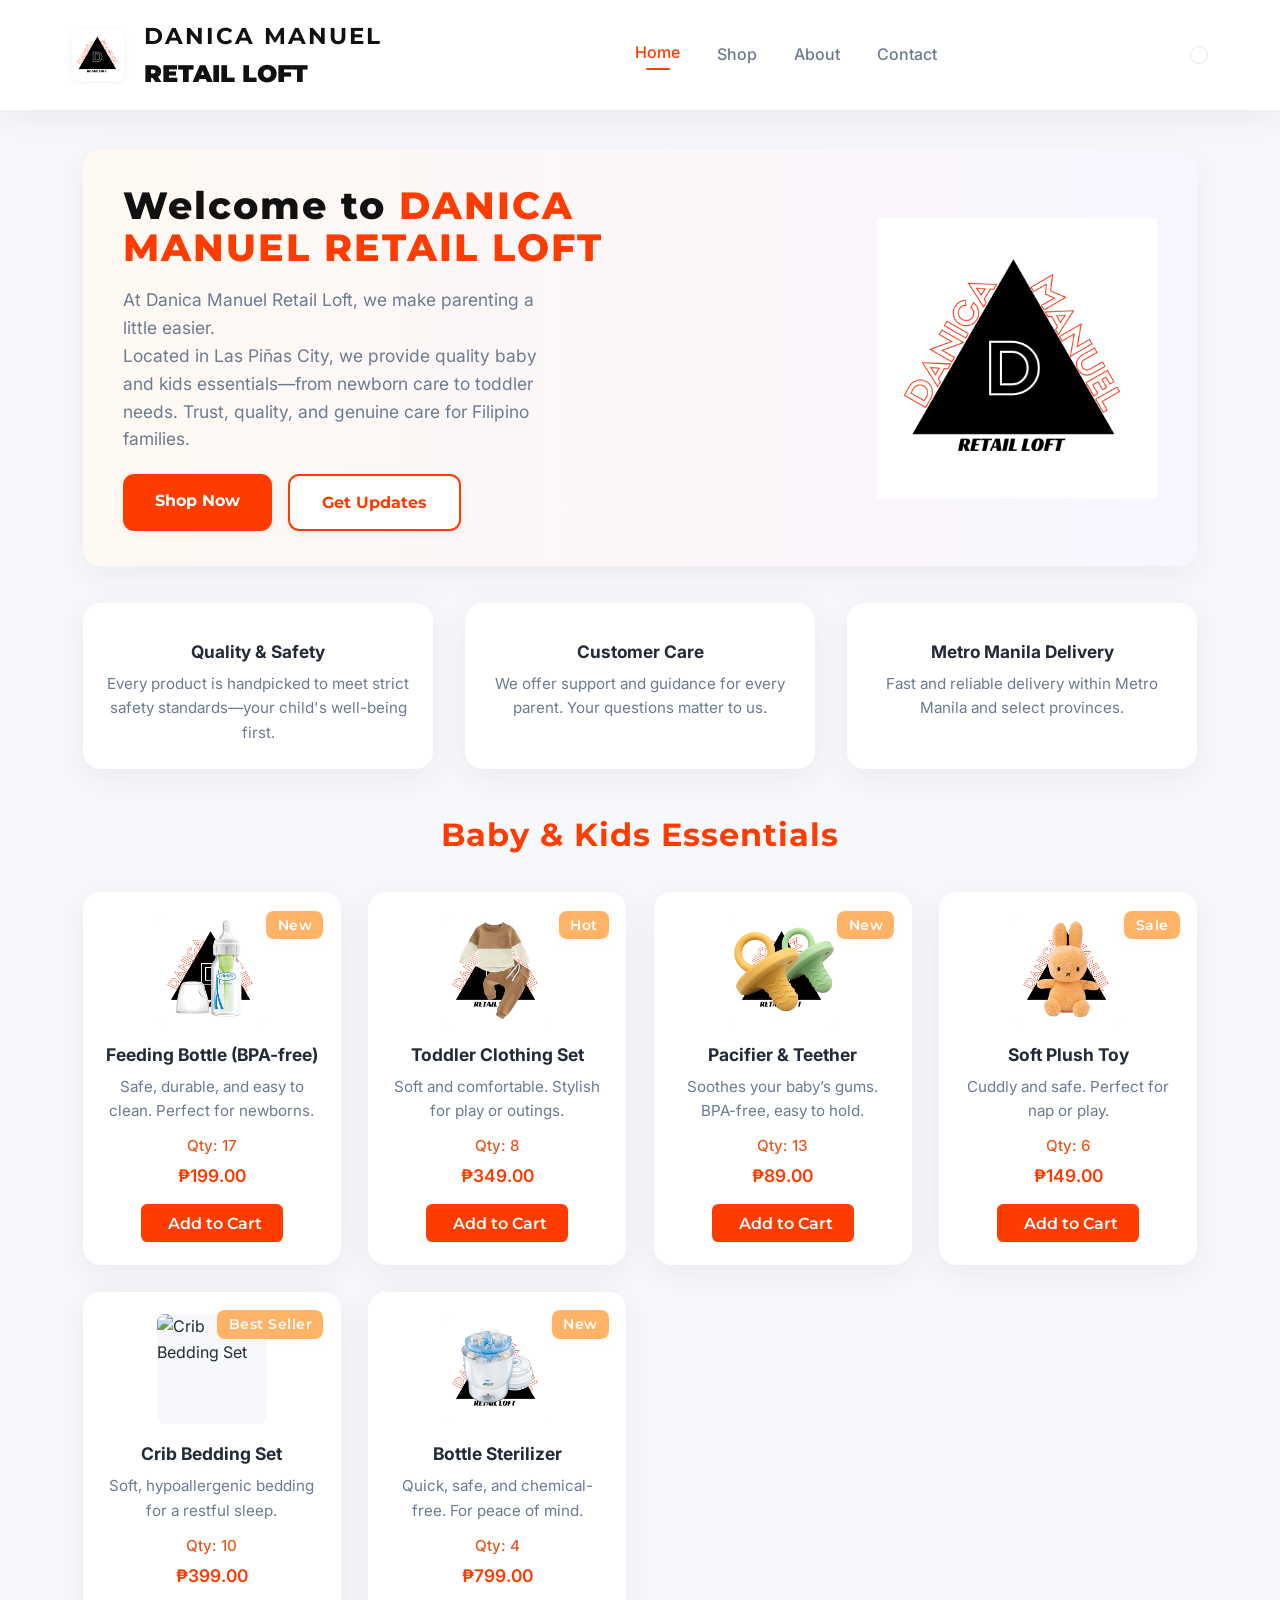
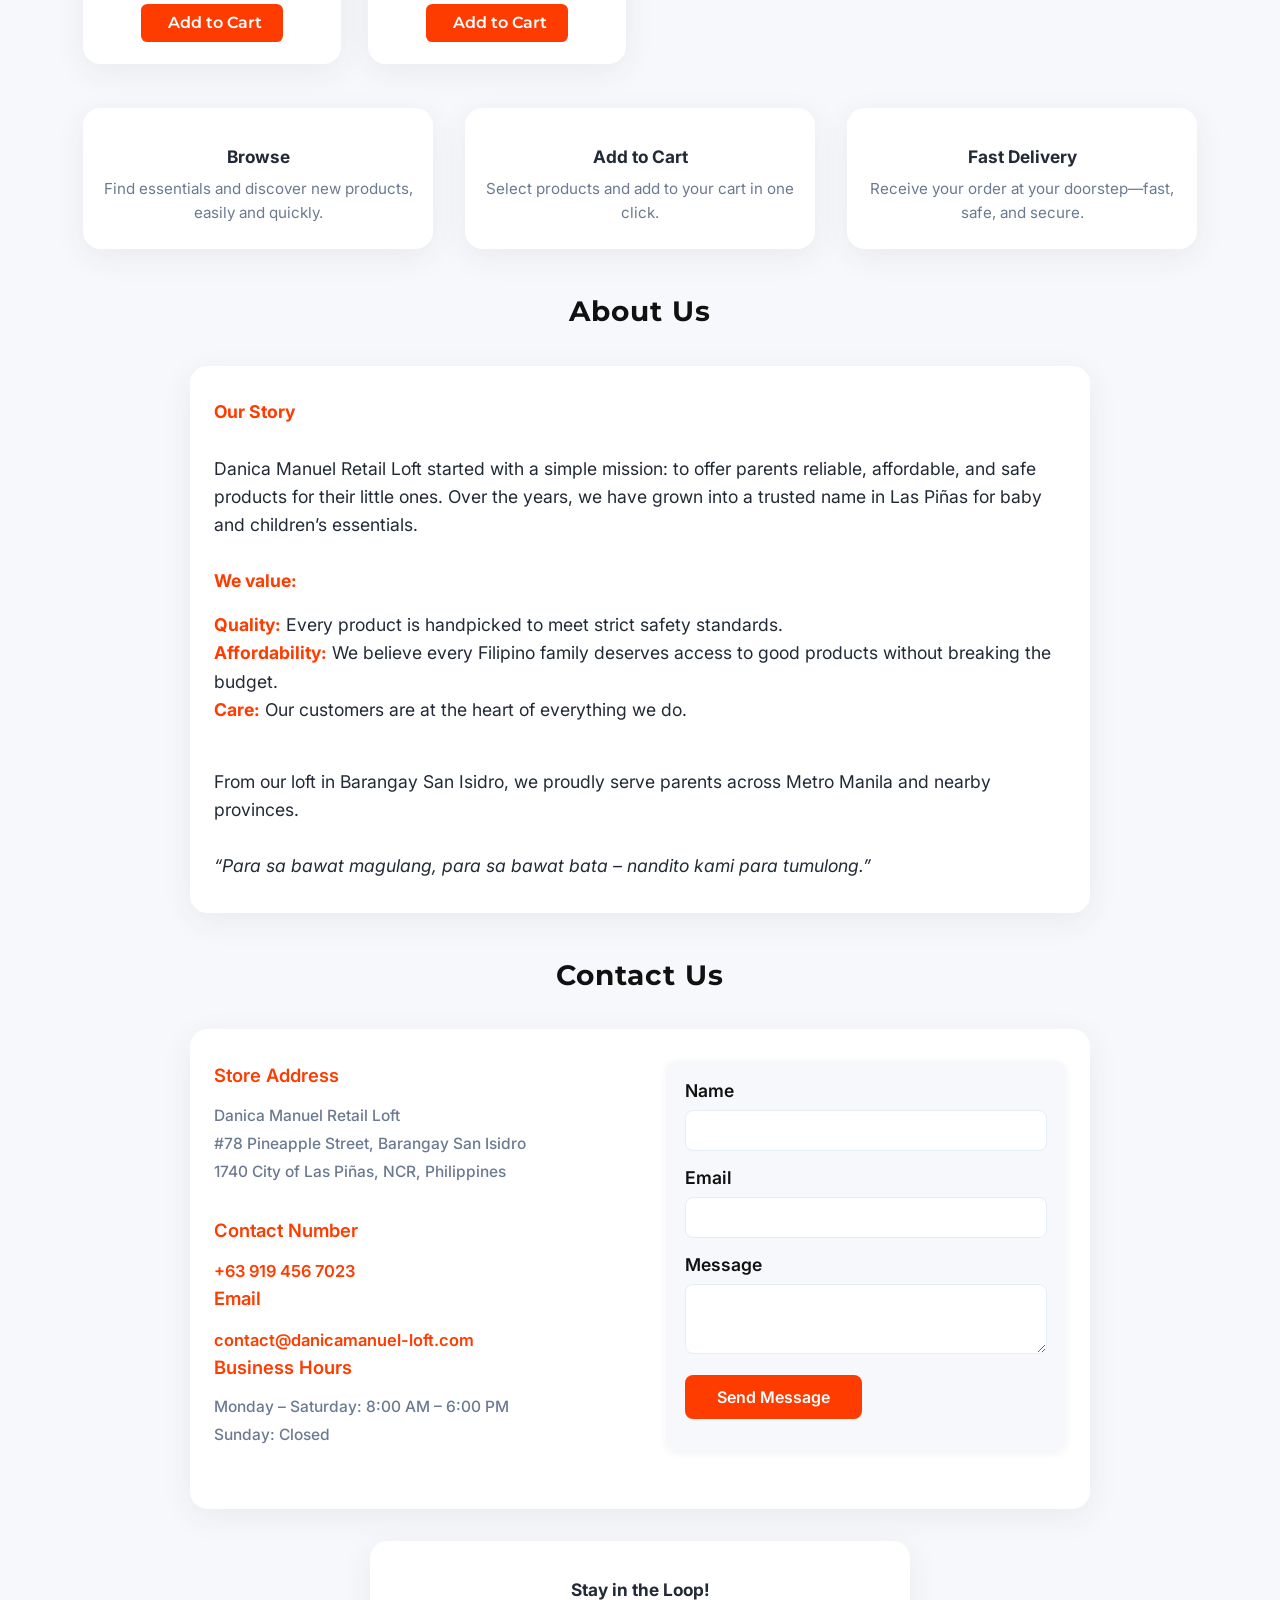
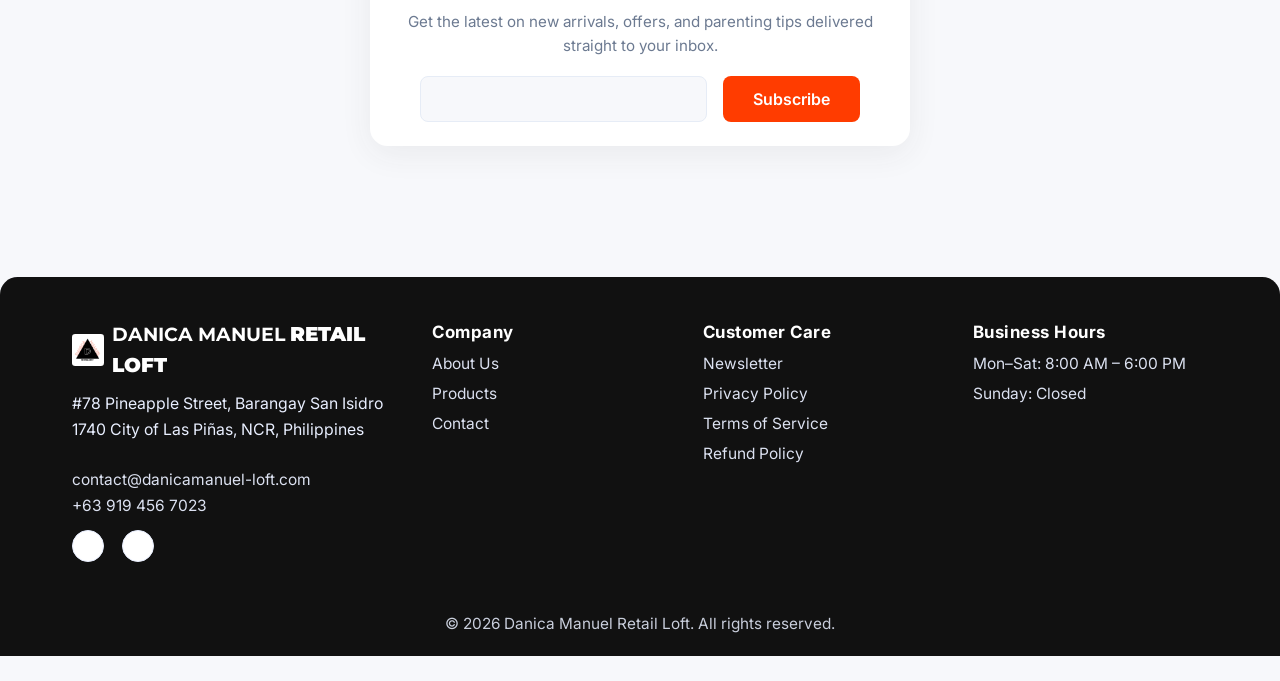
==== commit a9887af5: "Update index.html" ====
--- a/index.html
+++ b/index.html
@@ -4,7 +4,7 @@
   <meta charset="UTF-8" />
   <meta name="viewport" content="width=device-width, initial-scale=1.0" />
   <title>Danica Manuel Retail Loft – Baby & Kids Essentials</title>
-  <link rel="icon" type="image/png" href="image/FAVICON.png" />
+  <link rel="icon" type="image/png" href="image/LOGO.png" />
   <!-- Google Fonts -->
   <link href="https://fonts.googleapis.com/css2?family=Inter:wght@400;600;700&family=Montserrat:wght@700&display=swap" rel="stylesheet" />
   <!-- Remixicon for icons -->
@@ -737,54 +737,54 @@
     <section id="shop">
       <h2 class="section-title">Baby & Kids Essentials</h2>
       <div class="products-grid" id="products-grid">
-        <div class="product-card" data-id="1" data-name="Feeding Bottle (BPA-free)" data-price="199.00" data-img="image/placeholder1.png">
+        <div class="product-card" data-id="1" data-name="Feeding Bottle (BPA-free)" data-price="199.00" data-img="image/Pictures1.png">
           <span class="product-badge">New</span>
-          <img src="image/placeholder1.png" alt="Feeding Bottle" class="product-img" />
+          <img src="image/Pictures1.png" alt="Feeding Bottle" class="product-img" />
           <div class="product-name">Feeding Bottle (BPA-free)</div>
           <div class="product-desc">Safe, durable, and easy to clean. Perfect for newborns.</div>
           <div class="product-qty">Qty: 17</div>
           <div class="product-price">₱199.00</div>
           <button class="product-add"><i class="ri-shopping-cart-2-line"></i> Add to Cart</button>
         </div>
-        <div class="product-card" data-id="2" data-name="Toddler Clothing Set" data-price="349.00" data-img="image/placeholder2.png">
+        <div class="product-card" data-id="2" data-name="Toddler Clothing Set" data-price="349.00" data-img="image/Pictures2.png">
           <span class="product-badge">Hot</span>
-          <img src="image/placeholder2.png" alt="Toddler Clothing Set" class="product-img" />
+          <img src="image/Pictures2.png" alt="Toddler Clothing Set" class="product-img" />
           <div class="product-name">Toddler Clothing Set</div>
           <div class="product-desc">Soft and comfortable. Stylish for play or outings.</div>
           <div class="product-qty">Qty: 8</div>
           <div class="product-price">₱349.00</div>
           <button class="product-add"><i class="ri-shopping-cart-2-line"></i> Add to Cart</button>
         </div>
-        <div class="product-card" data-id="3" data-name="Pacifier & Teether" data-price="89.00" data-img="image/placeholder3.png">
+        <div class="product-card" data-id="3" data-name="Pacifier & Teether" data-price="89.00" data-img="image/Pictures3.png">
           <span class="product-badge">New</span>
-          <img src="image/placeholder3.png" alt="Pacifier & Teether" class="product-img" />
+          <img src="image/Pictures3.png" alt="Pacifier & Teether" class="product-img" />
           <div class="product-name">Pacifier & Teether</div>
           <div class="product-desc">Soothes your baby’s gums. BPA-free, easy to hold.</div>
           <div class="product-qty">Qty: 13</div>
           <div class="product-price">₱89.00</div>
           <button class="product-add"><i class="ri-shopping-cart-2-line"></i> Add to Cart</button>
         </div>
-        <div class="product-card" data-id="4" data-name="Soft Plush Toy" data-price="149.00" data-img="image/placeholder4.png">
+        <div class="product-card" data-id="4" data-name="Soft Plush Toy" data-price="149.00" data-img="image/Pictures4.png">
           <span class="product-badge">Sale</span>
-          <img src="image/placeholder4.png" alt="Plush Toy" class="product-img" />
+          <img src="image/Pictures4.png" alt="Plush Toy" class="product-img" />
           <div class="product-name">Soft Plush Toy</div>
           <div class="product-desc">Cuddly and safe. Perfect for nap or play.</div>
           <div class="product-qty">Qty: 6</div>
           <div class="product-price">₱149.00</div>
           <button class="product-add"><i class="ri-shopping-cart-2-line"></i> Add to Cart</button>
         </div>
-        <div class="product-card" data-id="5" data-name="Crib Bedding Set" data-price="399.00" data-img="image/placeholder5.png">
+        <div class="product-card" data-id="5" data-name="Crib Bedding Set" data-price="399.00" data-img="image/Pictures5.png">
           <span class="product-badge">Best Seller</span>
-          <img src="image/placeholder5.png" alt="Crib Bedding Set" class="product-img" />
+          <img src="image/Pictures5.png" alt="Crib Bedding Set" class="product-img" />
           <div class="product-name">Crib Bedding Set</div>
           <div class="product-desc">Soft, hypoallergenic bedding for a restful sleep.</div>
           <div class="product-qty">Qty: 10</div>
           <div class="product-price">₱399.00</div>
           <button class="product-add"><i class="ri-shopping-cart-2-line"></i> Add to Cart</button>
         </div>
-        <div class="product-card" data-id="6" data-name="Bottle Sterilizer" data-price="799.00" data-img="image/placeholder6.png">
+        <div class="product-card" data-id="6" data-name="Bottle Sterilizer" data-price="799.00" data-img="image/Pictures6.png">
           <span class="product-badge">New</span>
-          <img src="image/placeholder6.png" alt="Sterilizer" class="product-img" />
+          <img src="image/Pictures6.png" alt="Sterilizer" class="product-img" />
           <div class="product-name">Bottle Sterilizer</div>
           <div class="product-desc">Quick, safe, and chemical-free. For peace of mind.</div>
           <div class="product-qty">Qty: 4</div>
@@ -848,11 +848,11 @@
         </div>
         <form class="contact-form" id="contact-form" autocomplete="off">
           <label for="contact-name">Name</label>
-          <input type="text" id="contact-name" name="contact-name" required placeholder="Your Name" />
+          <input type="text" id="contact-name" name="contact-name" required Pictures="Your Name" />
           <label for="contact-email">Email</label>
-          <input type="email" id="contact-email" name="contact-email" required placeholder="Your Email" />
+          <input type="email" id="contact-email" name="contact-email" required Pictures="Your Email" />
           <label for="contact-message">Message</label>
-          <textarea id="contact-message" name="contact-message" required placeholder="Your Message"></textarea>
+          <textarea id="contact-message" name="contact-message" required Pictures="Your Message"></textarea>
           <button type="submit">Send Message</button>
         </form>
       </div>
@@ -870,7 +870,7 @@
           Get the latest on new arrivals, offers, and parenting tips delivered straight to your inbox.
         </div>
         <form class="newsletter-form" autocomplete="off" style="display:flex; gap:1rem; flex-wrap:wrap; justify-content:center;">
-          <input type="email" class="newsletter-input" placeholder="Your email address" required
+          <input type="email" class="newsletter-input" Pictures="Your email address" required
             style="padding:.75rem 1.15rem; border-radius:.5rem; border:1px solid #e6ecf6; background:#f7f8fb; font-size:1rem; min-width:200px; color:var(--text);">
           <button type="submit" class="newsletter-btn" style="background:var(--secondary);color:var(--white);border-radius:.5rem;padding:.75rem 1.9rem;font-weight:600;font-size:1rem;border:none;">Subscribe</button>
         </form>
@@ -1063,14 +1063,14 @@
     // Footer year
     document.getElementById('footer-year').textContent = new Date().getFullYear();
 
-    // Newsletter placeholder
+    // Newsletter Pictures
     document.querySelector('.newsletter-form').addEventListener('submit', function(e) {
       e.preventDefault();
-      alert('Thank you for subscribing! (This is a placeholder.)');
+      alert('Thank you for subscribing! (This is a Pictures.)');
       this.reset();
     });
 
-    // Contact form placeholder
+    // Contact form Pictures
     document.getElementById('contact-form').addEventListener('submit', function(e) {
       e.preventDefault();
       document.getElementById('contact-success').style.display = 'block';
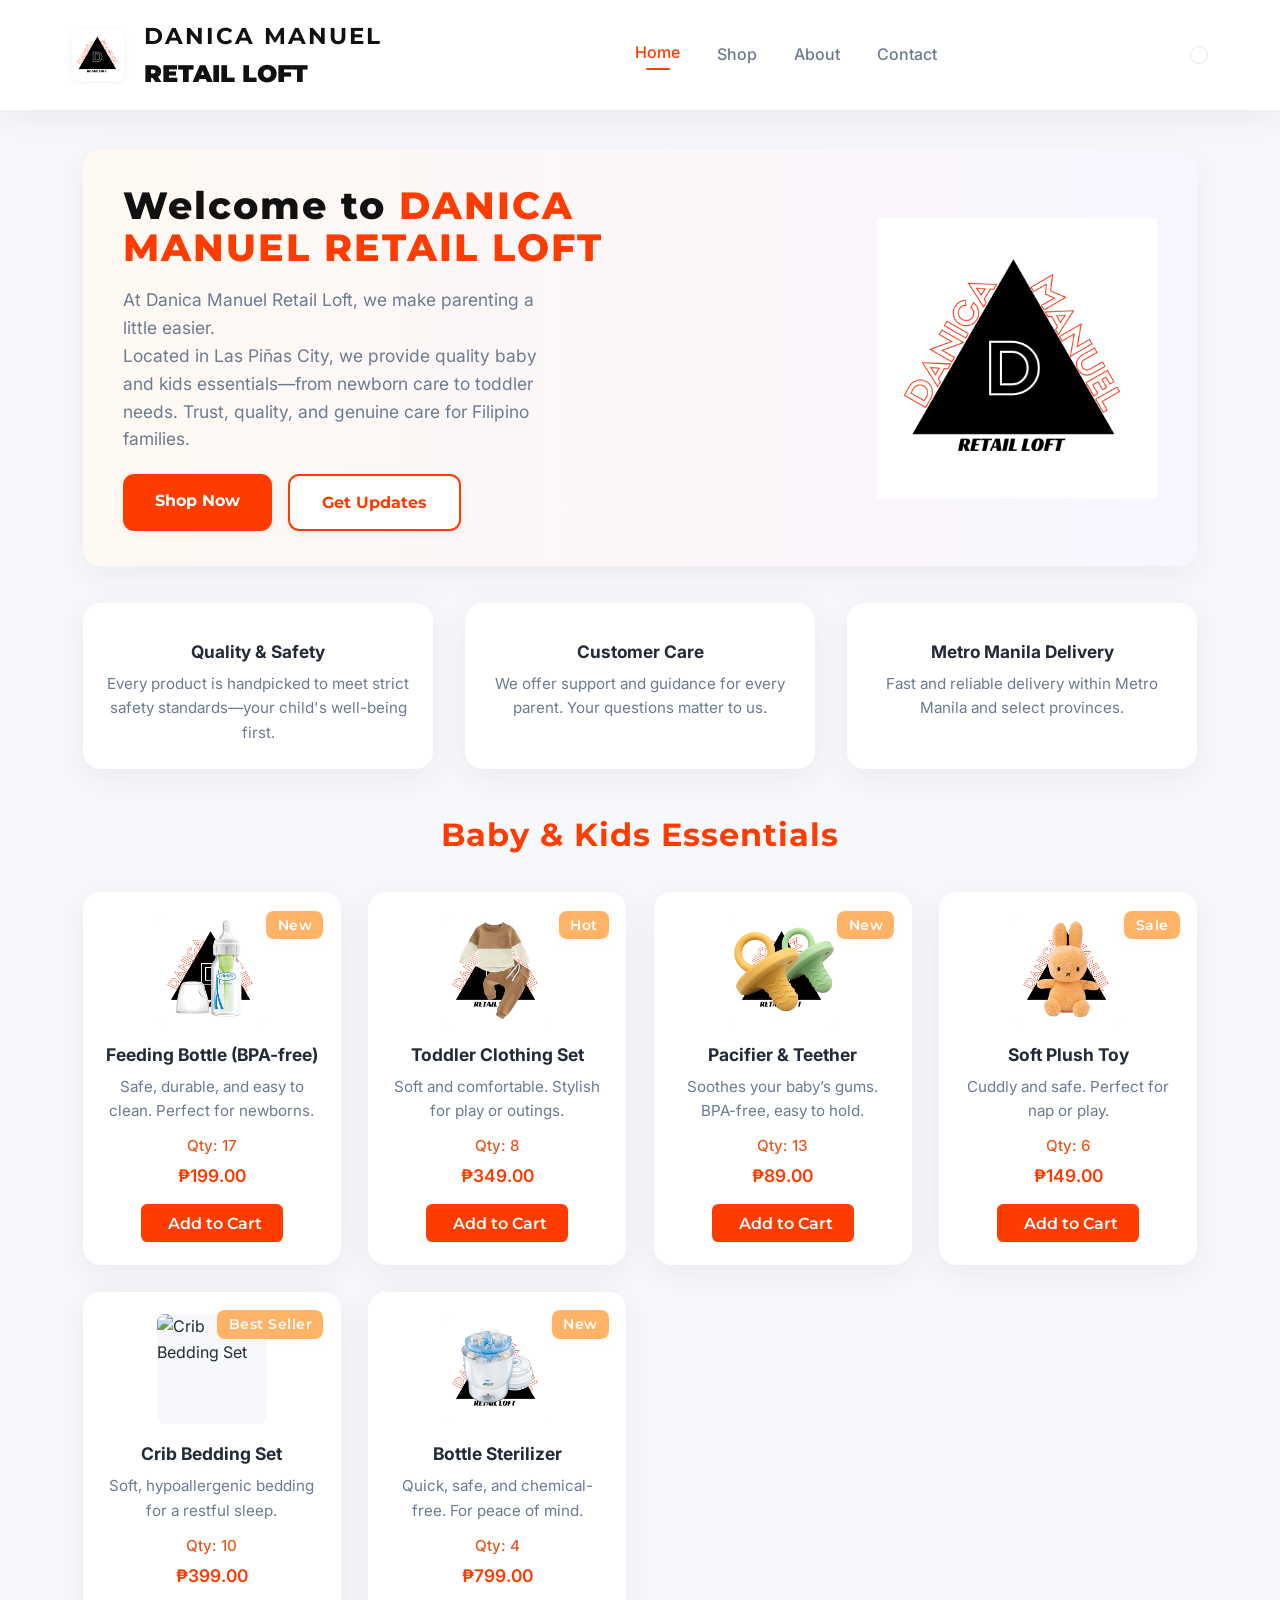
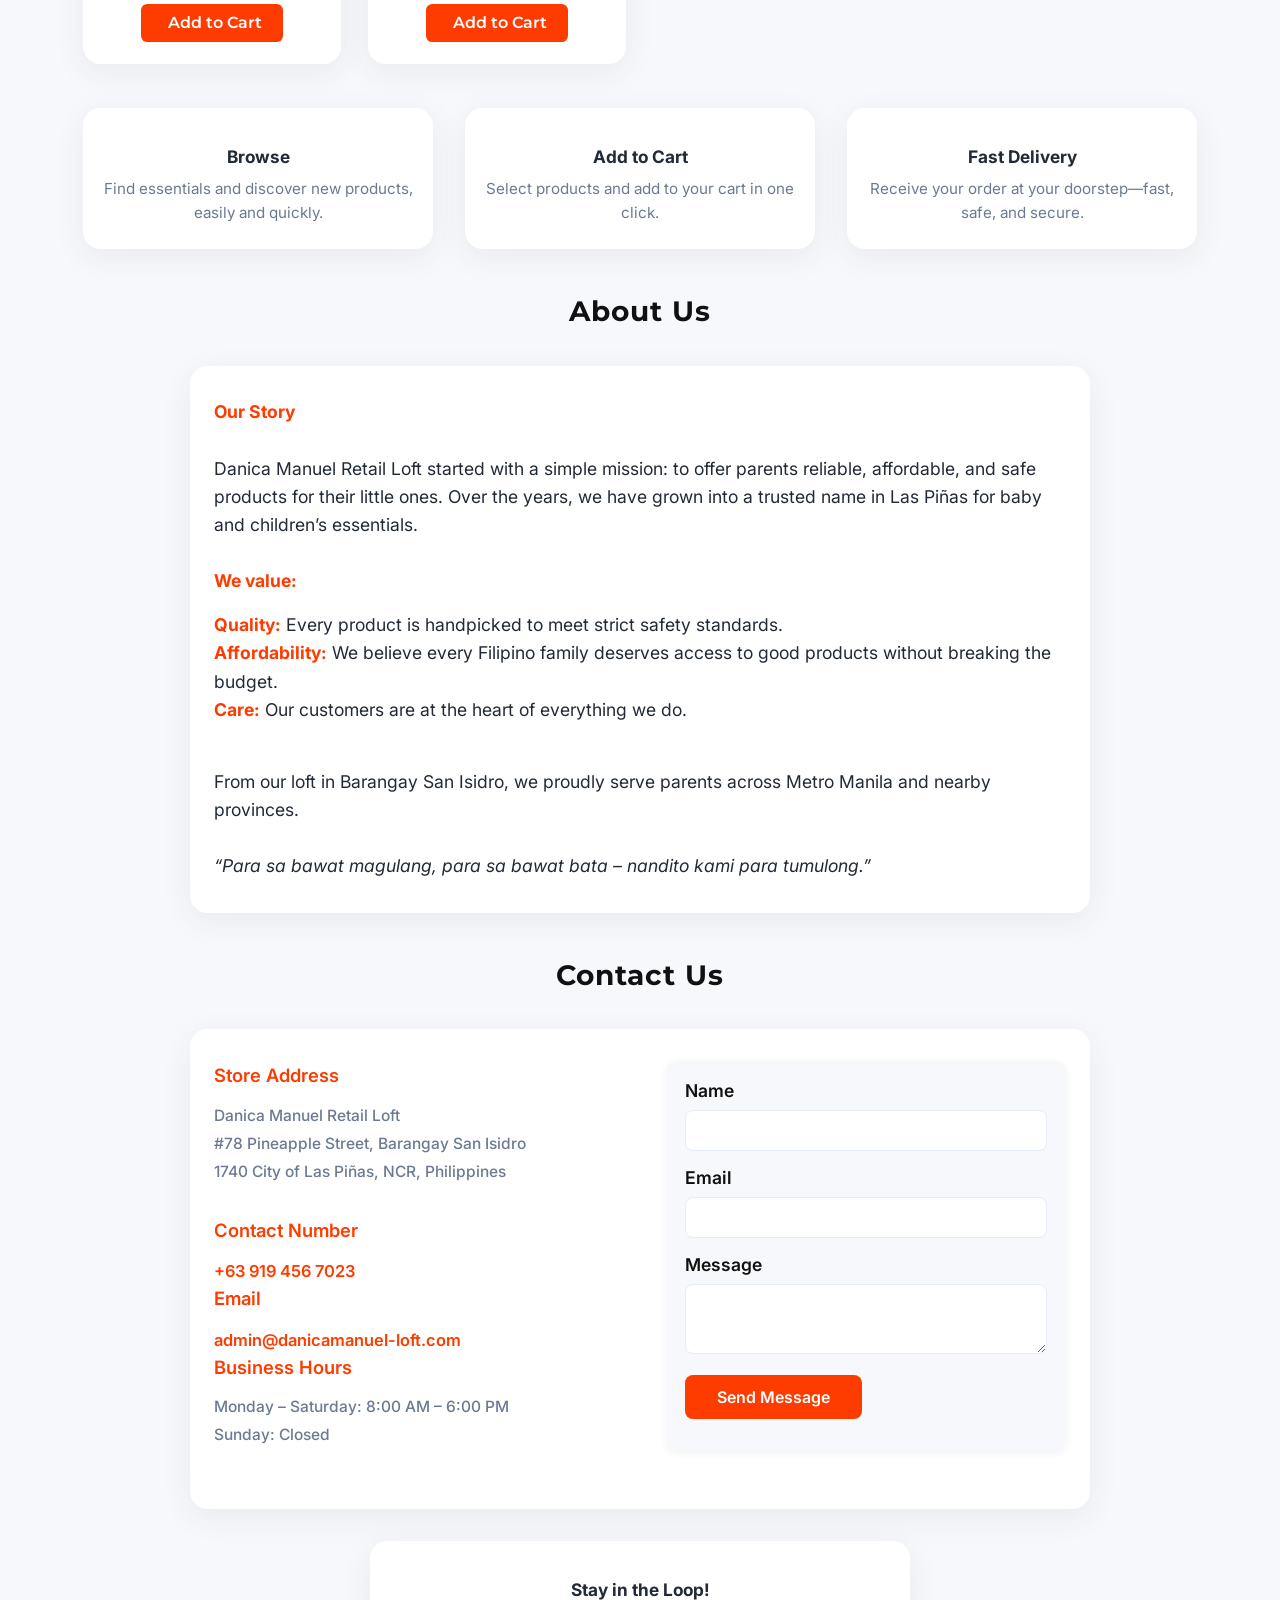
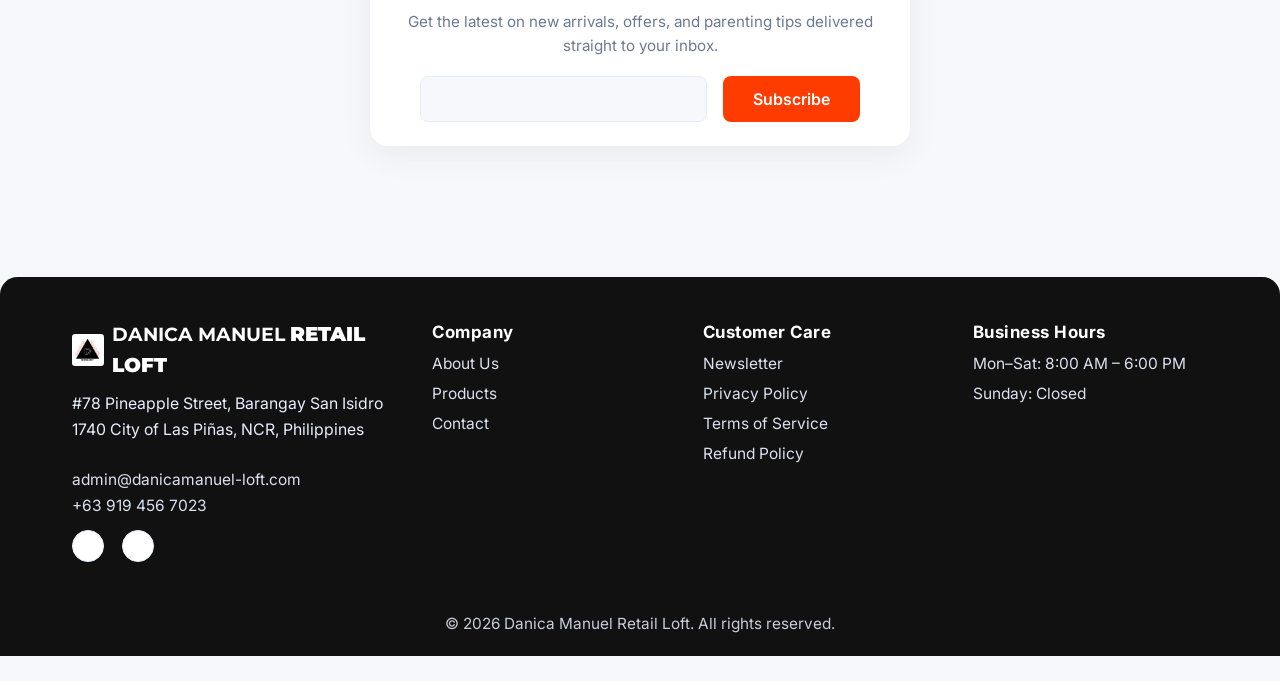
==== commit ddcdd19a: "Update index.html" ====
--- a/index.html
+++ b/index.html
@@ -841,7 +841,7 @@
           <div class="contact-title">Contact Number</div>
           <a href="tel:+639194567023" class="contact-link">+63 919 456 7023</a>
           <div class="contact-title">Email</div>
-          <a href="mailto:contact@danicamanuel-loft.com" class="contact-link">contact@danicamanuel-loft.com</a>
+          <a href="mailto:admin@danicamanuel-loft.com" class="contact-link">admin@danicamanuel-loft.com</a>
           <div class="contact-title">Business Hours</div>
           <span class="contact-label">Monday – Saturday: 8:00 AM – 6:00 PM</span>
           <span class="contact-label">Sunday: Closed</span>
@@ -889,7 +889,7 @@
           #78 Pineapple Street, Barangay San Isidro<br>
           1740 City of Las Piñas, NCR, Philippines<br>
           <br>
-          <a href="mailto:contact@danicamanuel-loft.com" class="footer-link">contact@danicamanuel-loft.com</a><br>
+          <a href="mailto:admin@danicamanuel-loft.com" class="footer-link">admin@danicamanuel-loft.com</a><br>
           <a href="tel:+639194567023" class="footer-link">+63 919 456 7023</a>
         </div>
         <div class="footer-socials">
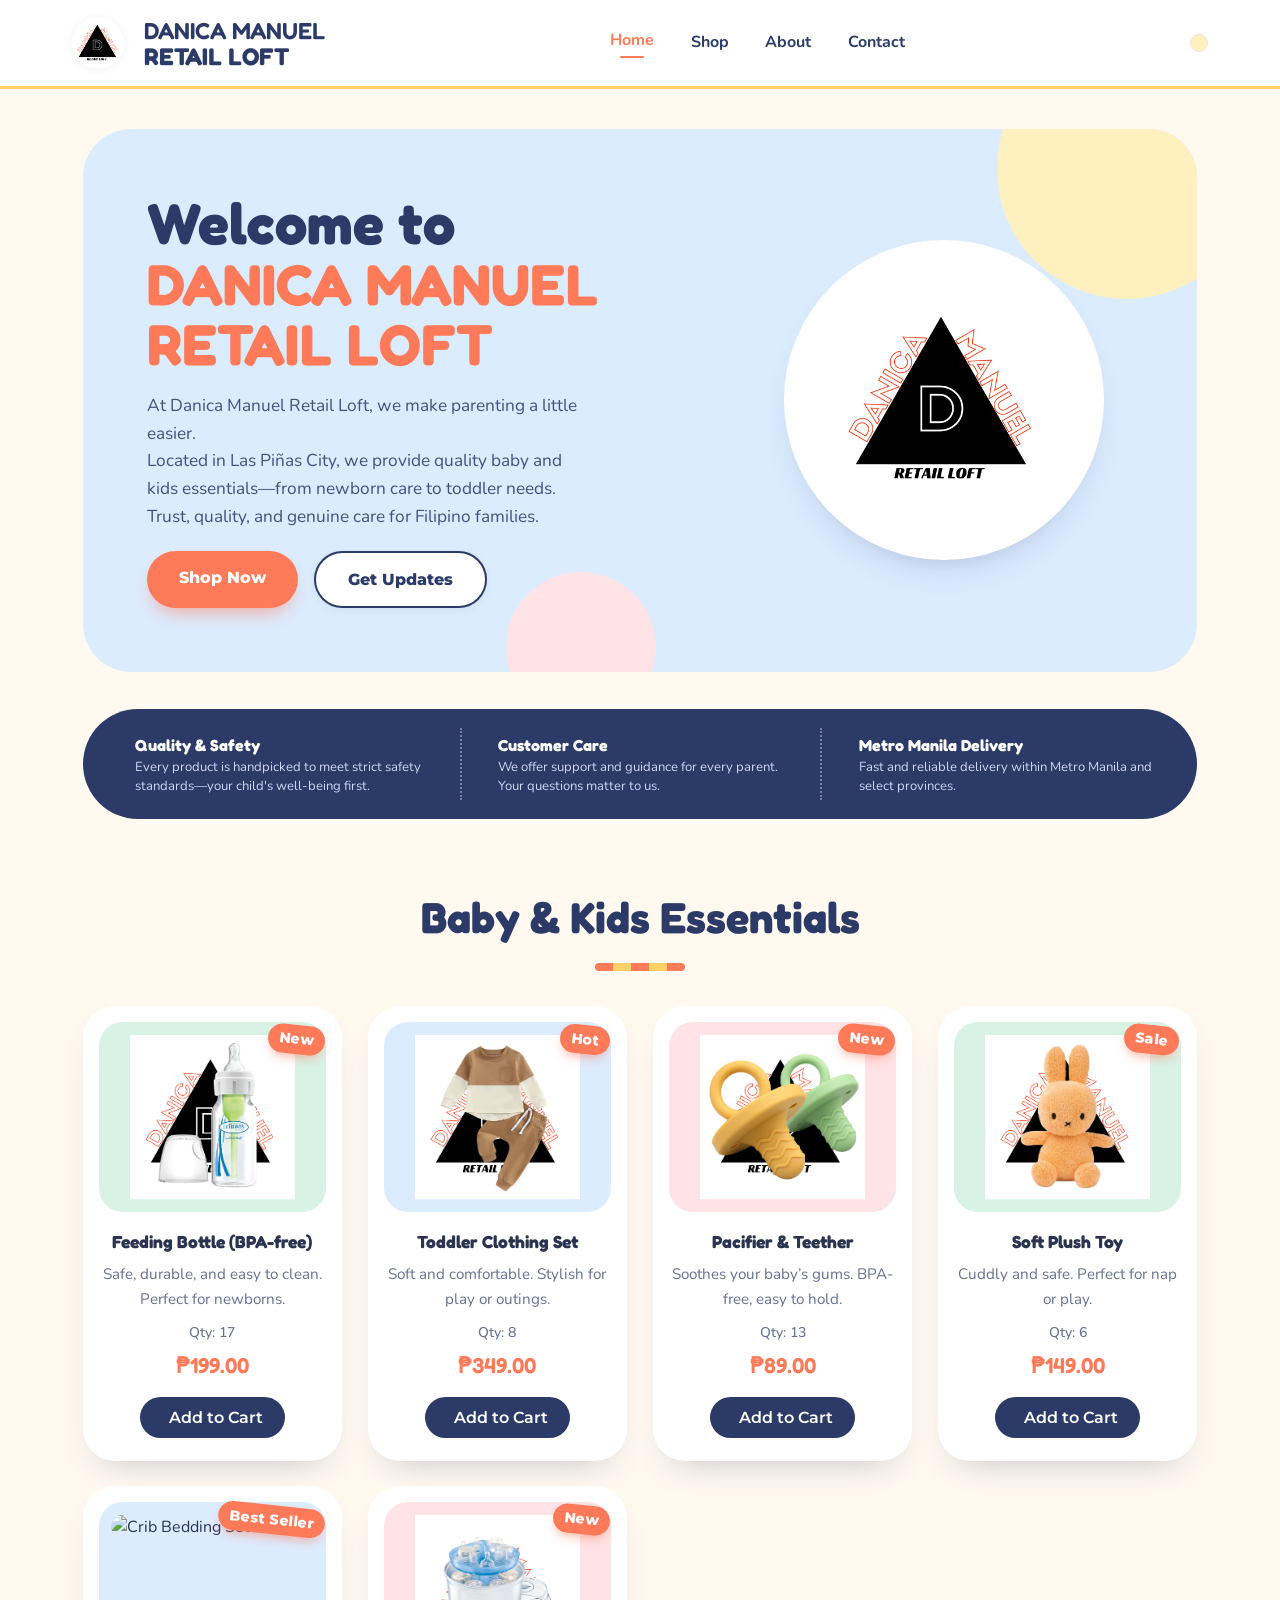
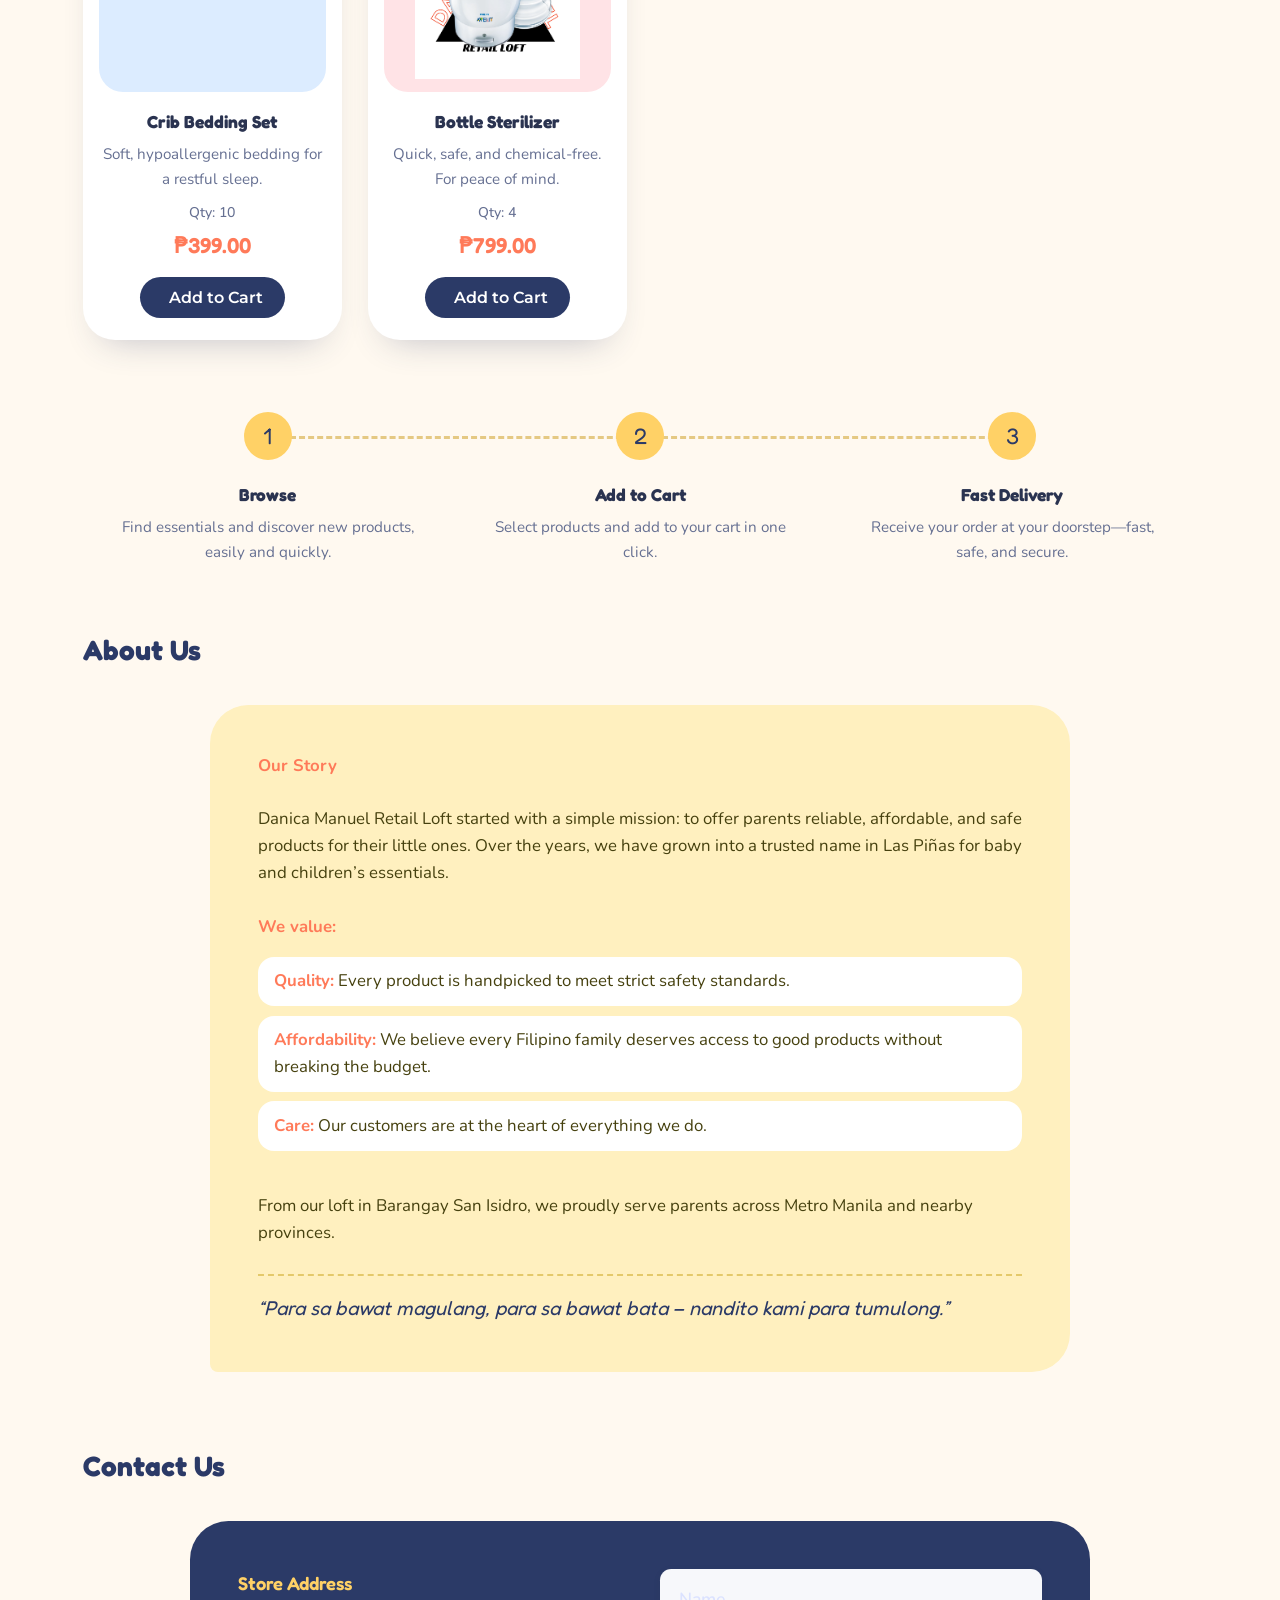
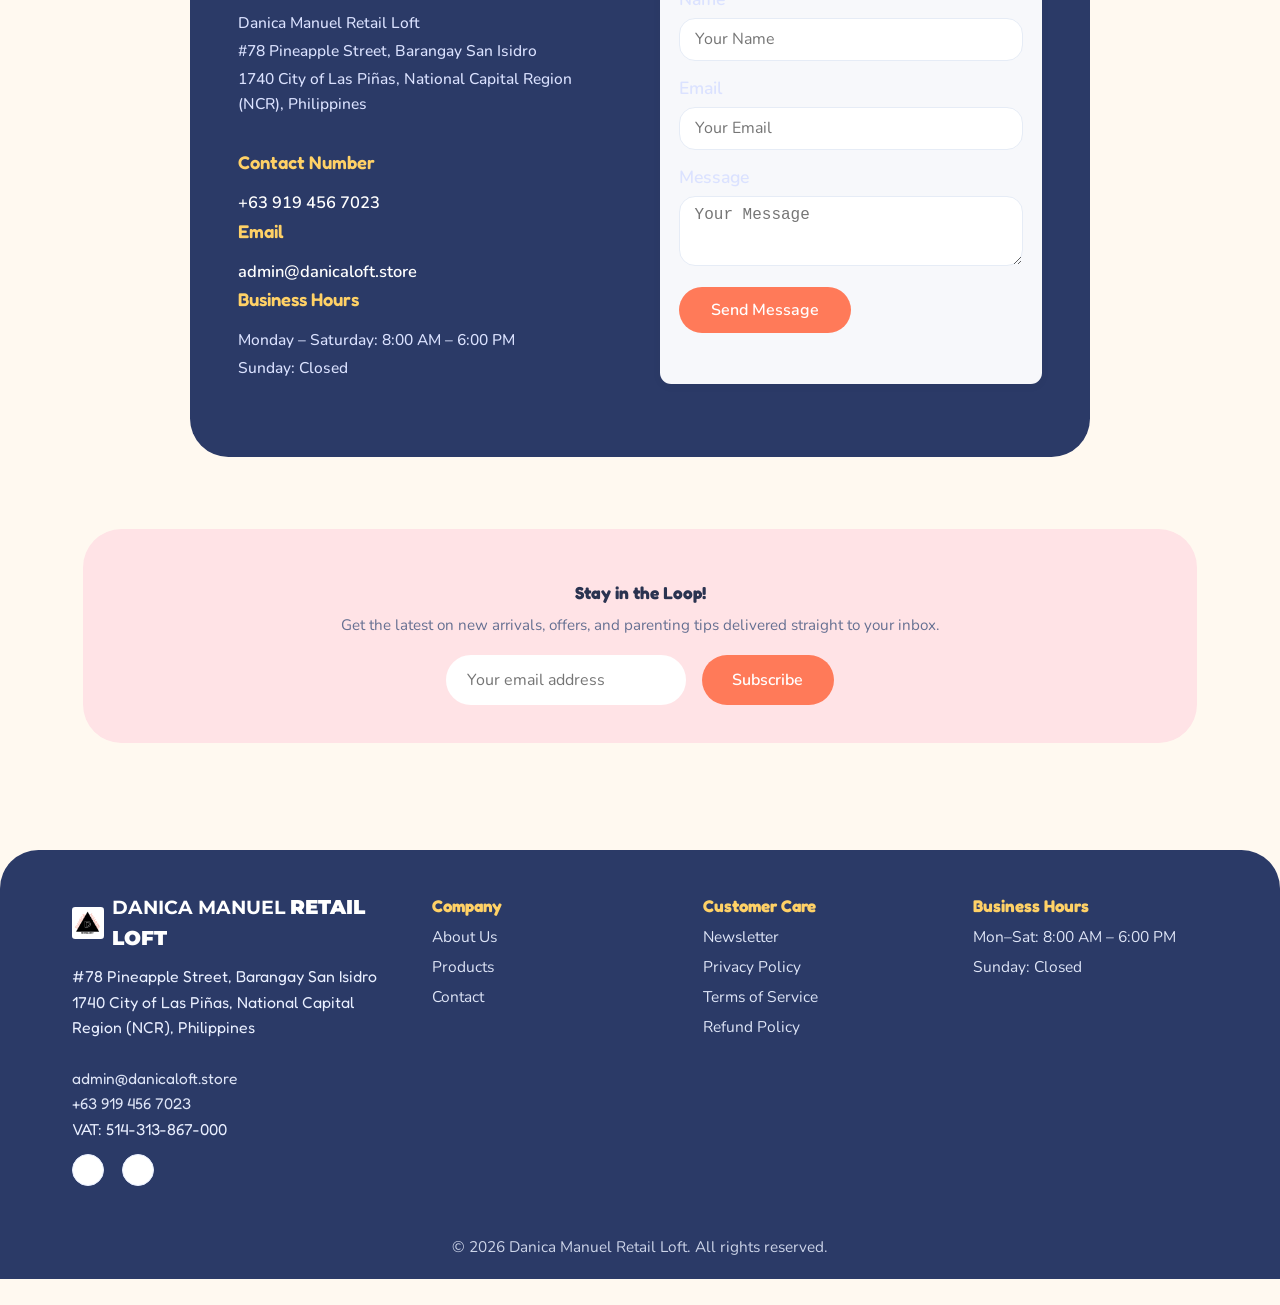
==== commit 751a4610: "Add files via upload" ====
--- a/index.html
+++ b/index.html
@@ -657,6 +657,7 @@
       .footer-logo img { width: 25px; height: 25px;}
     }
   </style>
+  <link rel="preconnect" href="https://fonts.googleapis.com"><link rel="preconnect" href="https://fonts.gstatic.com" crossorigin><link href="https://fonts.googleapis.com/css2?family=Fredoka:wght@500;600;700&family=Nunito:wght@400;600;700;800&display=swap" rel="stylesheet"><link rel="stylesheet" href="polish.css">
 </head>
 <body>
   <header class="header" id="header">
@@ -836,23 +837,23 @@
           <div class="contact-title">Store Address</div>
           <span class="contact-label">Danica Manuel Retail Loft</span>
           <span class="contact-label">#78 Pineapple Street, Barangay San Isidro</span>
-          <span class="contact-label">1740 City of Las Piñas, NCR, Philippines</span>
+          <span class="contact-label">1740 City of Las Piñas, National Capital Region (NCR), Philippines</span>
           <br>
           <div class="contact-title">Contact Number</div>
           <a href="tel:+639194567023" class="contact-link">+63 919 456 7023</a>
           <div class="contact-title">Email</div>
-          <a href="mailto:admin@danicamanuel-loft.com" class="contact-link">admin@danicamanuel-loft.com</a>
+          <a href="mailto:admin@danicaloft.store" class="contact-link">admin@danicaloft.store</a>
           <div class="contact-title">Business Hours</div>
           <span class="contact-label">Monday – Saturday: 8:00 AM – 6:00 PM</span>
           <span class="contact-label">Sunday: Closed</span>
         </div>
         <form class="contact-form" id="contact-form" autocomplete="off">
           <label for="contact-name">Name</label>
-          <input type="text" id="contact-name" name="contact-name" required Pictures="Your Name" />
+          <input type="text" id="contact-name" name="contact-name" required placeholder="Your Name" />
           <label for="contact-email">Email</label>
-          <input type="email" id="contact-email" name="contact-email" required Pictures="Your Email" />
+          <input type="email" id="contact-email" name="contact-email" required placeholder="Your Email" />
           <label for="contact-message">Message</label>
-          <textarea id="contact-message" name="contact-message" required Pictures="Your Message"></textarea>
+          <textarea id="contact-message" name="contact-message" required placeholder="Your Message"></textarea>
           <button type="submit">Send Message</button>
         </form>
       </div>
@@ -870,7 +871,7 @@
           Get the latest on new arrivals, offers, and parenting tips delivered straight to your inbox.
         </div>
         <form class="newsletter-form" autocomplete="off" style="display:flex; gap:1rem; flex-wrap:wrap; justify-content:center;">
-          <input type="email" class="newsletter-input" Pictures="Your email address" required
+          <input type="email" class="newsletter-input" placeholder="Your email address" required
             style="padding:.75rem 1.15rem; border-radius:.5rem; border:1px solid #e6ecf6; background:#f7f8fb; font-size:1rem; min-width:200px; color:var(--text);">
           <button type="submit" class="newsletter-btn" style="background:var(--secondary);color:var(--white);border-radius:.5rem;padding:.75rem 1.9rem;font-weight:600;font-size:1rem;border:none;">Subscribe</button>
         </form>
@@ -887,10 +888,11 @@
         </div>
         <div class="footer-desc">
           #78 Pineapple Street, Barangay San Isidro<br>
-          1740 City of Las Piñas, NCR, Philippines<br>
+          1740 City of Las Piñas, National Capital Region (NCR), Philippines<br>
           <br>
-          <a href="mailto:admin@danicamanuel-loft.com" class="footer-link">admin@danicamanuel-loft.com</a><br>
-          <a href="tel:+639194567023" class="footer-link">+63 919 456 7023</a>
+          <a href="mailto:admin@danicaloft.store" class="footer-link">admin@danicaloft.store</a><br>
+          <a href="tel:+639194567023" class="footer-link">+63 919 456 7023</a><br>
+          VAT: 514-313-867-000
         </div>
         <div class="footer-socials">
           <a href="#" class="footer-social-link" aria-label="Facebook"><i class="ri-facebook-fill"></i></a>
--- a/polish.css
+++ b/polish.css
@@ -0,0 +1,147 @@
+:root {
+  --primary: #2b3a67;
+  --secondary: #ff7a59;
+  --accent: #ffd166;
+  --bg: #fff9f0;
+  --text: #2a3350;
+  --muted: #667092;
+  --radius: 1.6rem;
+  --shadow: 0 18px 36px -20px rgba(43,58,103,.32);
+  --border: 1px solid #f0e6d6;
+  --mint: #d8f3e6;
+  --sky: #dcecff;
+  --blush: #ffe3e6;
+  --sun: #fff0bf;
+}
+body { font-family: 'Nunito', 'Inter', Arial, sans-serif; background: var(--bg); }
+h1, h2, .hero-title, .section-title, .loft-logo-text, .info-title, .product-name, .cart-sidebar-title, .contact-title, .footer-brand, .footer-links-title {
+  font-family: 'Fredoka', 'Nunito', sans-serif; letter-spacing: 0;
+}
+html { scroll-behavior: smooth; }
+[id] { scroll-margin-top: 96px; }
+
+
+.header { background: #fff; border-bottom: 3px solid var(--accent); box-shadow: none; }
+.loft-logo-text { color: var(--primary); font-weight: 600; line-height: 1.1; }
+.loft-logo-img { border-radius: 50%; }
+.nav-link { font-weight: 700; color: var(--primary); }
+.nav-link.active, .nav-link:hover { color: var(--secondary); }
+.nav-action-btn { background: var(--sun); color: var(--primary); border-radius: 50%; }
+.nav-action-btn:hover { background: var(--secondary); color: #fff; }
+
+
+.hero {
+  position: relative; overflow: hidden; display: grid; grid-template-columns: 1.2fr .8fr; gap: 2.5rem; align-items: center;
+  background: var(--sky); border-radius: 3rem; box-shadow: none; padding: clamp(2rem, 5vw, 4.2rem);
+}
+.hero::before { content: ''; position: absolute; width: 260px; height: 260px; border-radius: 50%; background: var(--sun); top: -90px; right: -60px; }
+.hero::after { content: ''; position: absolute; width: 150px; height: 150px; border-radius: 50%; background: var(--blush); bottom: -50px; left: 38%; }
+.hero-content, .hero-img-container { position: relative; z-index: 1; }
+.hero-title { color: var(--primary); font-size: clamp(2.1rem, 4.6vw, 3.6rem); font-weight: 700; line-height: 1.05; }
+.hero-title span { color: var(--secondary); display: block; }
+.hero-desc { color: #45507a; font-size: 1.08rem; }
+.btn-primary, .btn-secondary { border-radius: 999px; font-weight: 800; }
+.btn-primary { background: var(--secondary); color: #fff; box-shadow: 0 10px 20px -8px rgba(255,122,89,.7); }
+.btn-primary:hover { background: var(--primary); color: #fff; }
+.btn-secondary { background: #fff; color: var(--primary); border: 2px solid var(--primary); }
+.btn-secondary:hover { background: var(--primary); color: #fff; }
+.hero-img-container { justify-content: center; }
+.hero-img { width: min(320px, 100%); aspect-ratio: 1; object-fit: contain; background: #fff; padding: 2rem; border-radius: 50%; border: 10px solid #fff; box-shadow: var(--shadow); }
+
+
+.hero + .info-sections {
+  display: grid; grid-template-columns: repeat(3, 1fr); gap: 0; background: var(--primary); color: #fff;
+  border-radius: 999px; padding: 1.2rem 1rem; margin: 1.5rem 0 4rem; max-width: none;
+}
+.hero + .info-sections .info-card { flex: none; max-width: none; background: none; box-shadow: none; border-radius: 0; display: grid; grid-template-columns: auto 1fr; column-gap: .9rem; text-align: left; padding: .3rem 1.4rem; align-items: center; }
+.hero + .info-sections .info-card + .info-card { border-left: 2px dotted rgba(255,255,255,.35); }
+.hero + .info-sections .info-icon { grid-row: 1 / span 2; margin: 0; font-size: 1.9rem; color: var(--accent); flex: none; }
+.hero + .info-sections .info-title { color: #fff; font-size: 1rem; margin: 0; }
+.hero + .info-sections .info-desc { color: #cdd6f5; font-size: .82rem; line-height: 1.4; }
+.hero + .info-sections .info-card > div:not(.info-icon) { }
+
+
+.section-title { color: var(--primary); font-size: clamp(1.9rem, 4vw, 2.7rem); text-align: left; }
+#shop > .section-title { text-align: center; }
+#shop > .section-title::after { content: ''; display: block; width: 90px; height: 8px; margin: .7rem auto 0; border-radius: 8px; background: repeating-linear-gradient(90deg, var(--secondary) 0 18px, var(--accent) 18px 36px); }
+.products-grid { gap: 1.6rem; margin-top: 2.2rem; }
+.product-card {
+  border: none; border-radius: 2rem; padding: 1rem 1rem 1.4rem; background: #fff; box-shadow: var(--shadow);
+  transition: transform .25s, box-shadow .25s;
+}
+.product-card:hover { transform: translateY(-6px) rotate(-.6deg); }
+.product-img { width: 100%; height: 190px; object-fit: contain; border-radius: 1.5rem; padding: .8rem; margin-bottom: 1rem; background: var(--mint); }
+.product-card:nth-child(3n+2) .product-img { background: var(--sky); }
+.product-card:nth-child(3n+3) .product-img { background: var(--blush); }
+.product-badge { background: var(--secondary); color: #fff; border-radius: 999px; transform: rotate(6deg); font-weight: 800; box-shadow: 0 6px 12px -4px rgba(255,122,89,.6); }
+.product-price { font-family: 'Fredoka', sans-serif; color: var(--secondary); font-size: 1.35rem; }
+.product-qty { color: var(--muted); font-size: .88rem; }
+.product-add { background: var(--primary); color: #fff; border-radius: 999px; padding: .7rem 1.4rem; }
+.product-add:hover { background: var(--secondary); color: #fff; }
+
+
+#shop + .info-sections { counter-reset: step; gap: 1.4rem; margin: 4.5rem 0; position: relative; }
+#shop + .info-sections .info-card { background: transparent; box-shadow: none; position: relative; padding-top: 3.6rem; counter-increment: step; }
+#shop + .info-sections .info-card::before {
+  content: counter(step); position: absolute; top: 0; left: 50%; transform: translateX(-50%); width: 48px; height: 48px; border-radius: 50%;
+  background: var(--accent); color: var(--primary); font-family: 'Fredoka', sans-serif; font-size: 1.4rem; display: flex; align-items: center; justify-content: center;
+}
+#shop + .info-sections .info-card + .info-card::after {
+  content: ''; position: absolute; top: 24px; right: 50%; width: 100%; border-top: 3px dashed #e5c983; z-index: -1;
+}
+#shop + .info-sections .info-icon { color: var(--secondary); }
+
+
+#about-section { margin-top: 1rem; }
+.about-section {
+  background: var(--sun); border-radius: 2.4rem 2.4rem 2.4rem .5rem; padding: clamp(1.6rem, 4vw, 3rem); box-shadow: none; max-width: 860px; margin: 0 auto 4.5rem;
+  color: #46410f; font-size: 1.05rem; position: relative;
+}
+.about-section ul { margin: 1rem 0; }
+.about-section li { background: #fff; border-radius: 1rem; padding: .7rem 1rem; margin-bottom: .6rem; }
+.about-section em { display: block; font-family: 'Fredoka', sans-serif; font-size: 1.25rem; color: var(--primary); border-top: 2px dashed #e4c96a; padding-top: 1rem; }
+
+
+.contact-section { background: var(--primary); color: #fff; border-radius: 2.4rem; box-shadow: none; padding: clamp(1.6rem, 4vw, 3rem); }
+.contact-section .contact-title { color: var(--accent); }
+.contact-section .contact-label, .contact-section .contact-form label { color: #dbe2ff; }
+.contact-section .contact-link { color: #fff; }
+.contact-section .contact-form input, .contact-section .contact-form textarea { border-radius: 1rem; background: #fff; }
+.contact-section .contact-form button { background: var(--secondary); color: #fff; border-radius: 999px; }
+.contact-section .contact-form button:hover { background: var(--accent); color: var(--primary); }
+
+
+#newsletter { margin: 4.5rem 0 1rem; }
+#newsletter .info-card { max-width: none !important; flex: 1 1 100% !important; background: var(--blush); border-radius: 2.4rem; box-shadow: none; padding: 2.4rem 1.6rem; }
+#newsletter .info-icon { color: var(--secondary); }
+#newsletter .newsletter-input { border-radius: 999px !important; border: 2px solid #fff !important; background: #fff !important; }
+#newsletter .newsletter-btn { border-radius: 999px !important; }
+
+
+.footer { background: var(--primary); border-radius: 2.4rem 2.4rem 0 0; }
+.footer-links-title { color: var(--accent); }
+.scroll-top-btn { border-radius: 50%; background: var(--secondary); color: #fff; }
+
+
+.cart-sidebar { border-radius: 1.6rem 0 0 1.6rem; }
+.cart-sidebar-footer .checkout-btn, .checkout-btn { border-radius: 999px; }
+.policy-container, .summary-container, .order-container, .container, .legal-container {
+  border-radius: 2rem; box-shadow: var(--shadow); border-top: 6px solid var(--accent);
+}
+h1 { color: var(--primary); }
+
+@media (max-width: 900px) {
+  .hero { grid-template-columns: minmax(0, 1fr); text-align: center; border-radius: 2rem; }
+  .hero-btns { justify-content: center; }
+  .hero + .info-sections { grid-template-columns: minmax(0, 1fr); border-radius: 2rem; gap: .8rem; }
+  .hero + .info-sections .info-card + .info-card { border-left: none; border-top: 2px dotted rgba(255,255,255,.3); padding-top: .9rem; }
+  #shop + .info-sections .info-card + .info-card::after { display: none; }
+}
+@media (prefers-reduced-motion: reduce) { html { scroll-behavior: auto; } * { transition: none !important; } }
+.order-form-btn { border-radius: 999px; background: var(--secondary); color: #fff; }
+.order-form-btn:hover { background: var(--primary); }
+.order-form-input, .order-form-select, .order-form-textarea { border-radius: 1rem; }
+.order-table th { background: var(--sky); color: var(--primary); }
+.order-total-row td { background: var(--sun); color: var(--primary); }
+.highlight { background: var(--sun); border-radius: 1rem; }
+.nav-close { display: none; }
